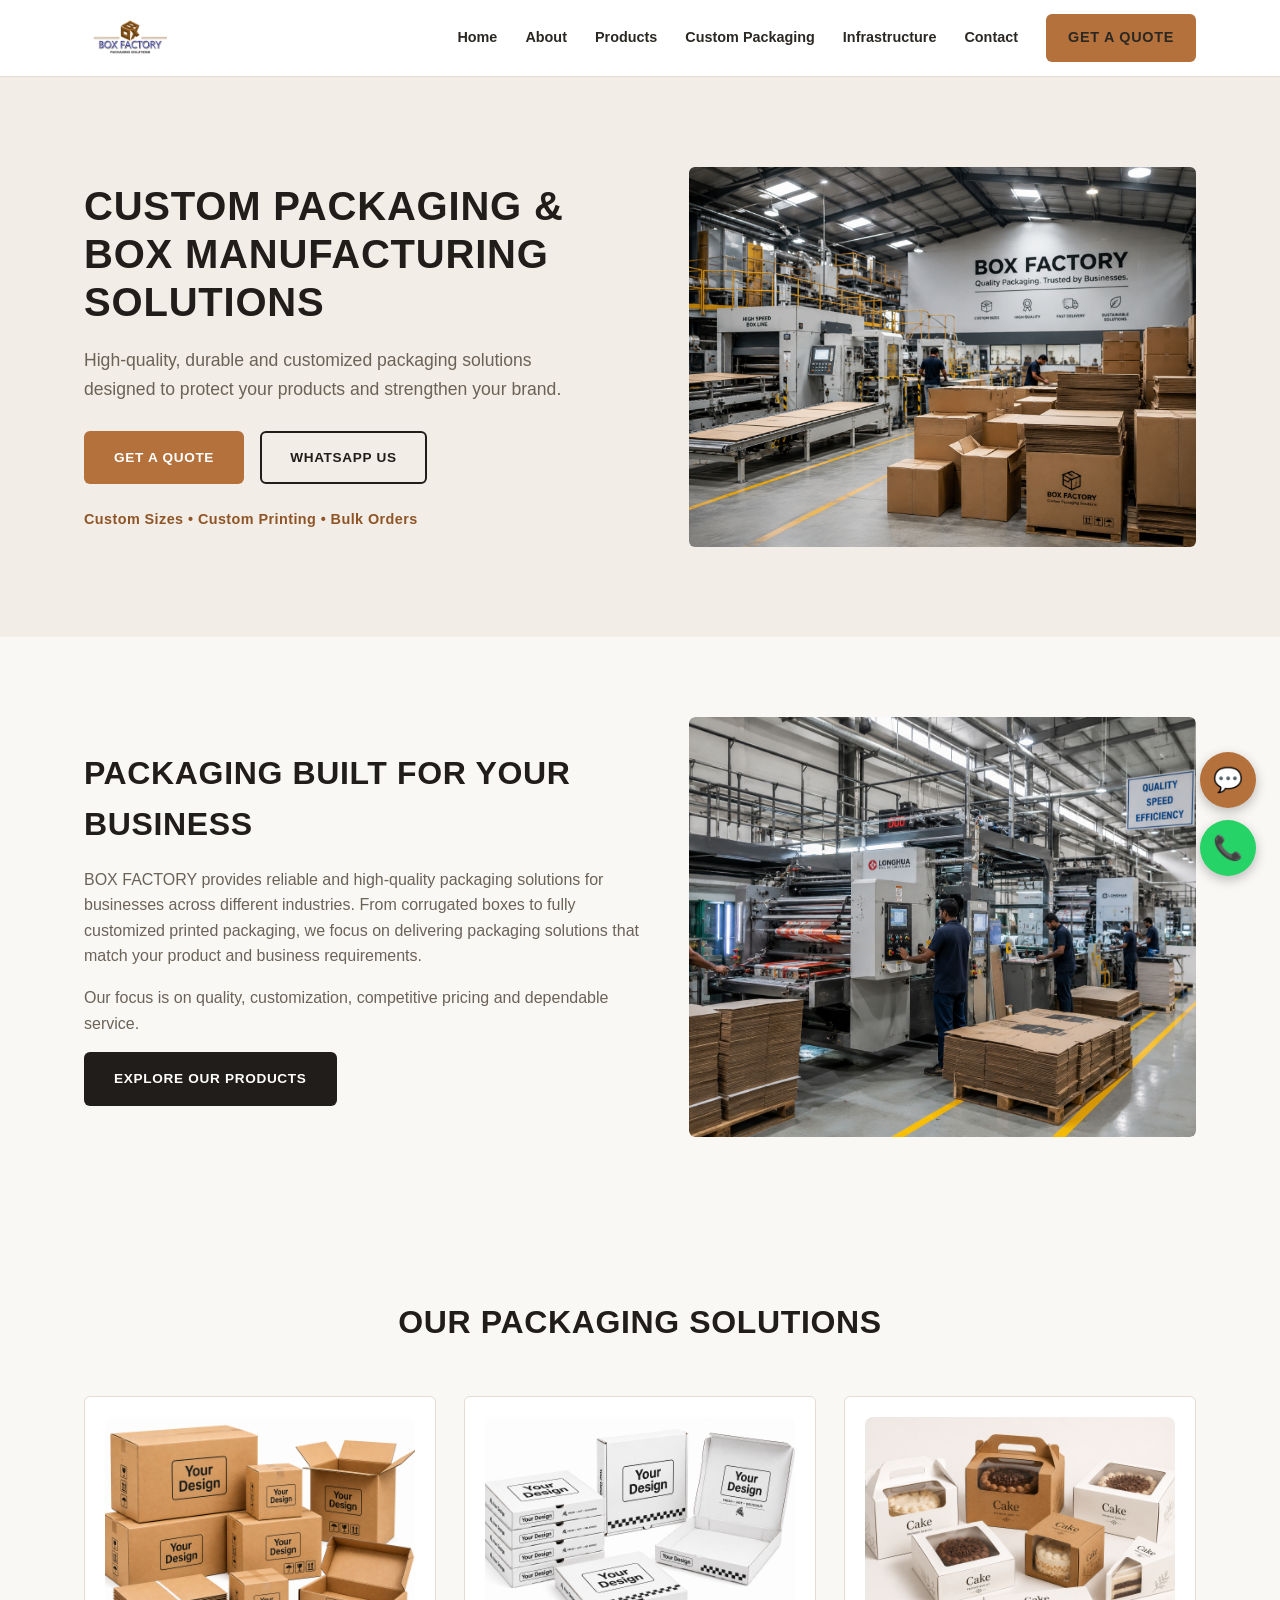
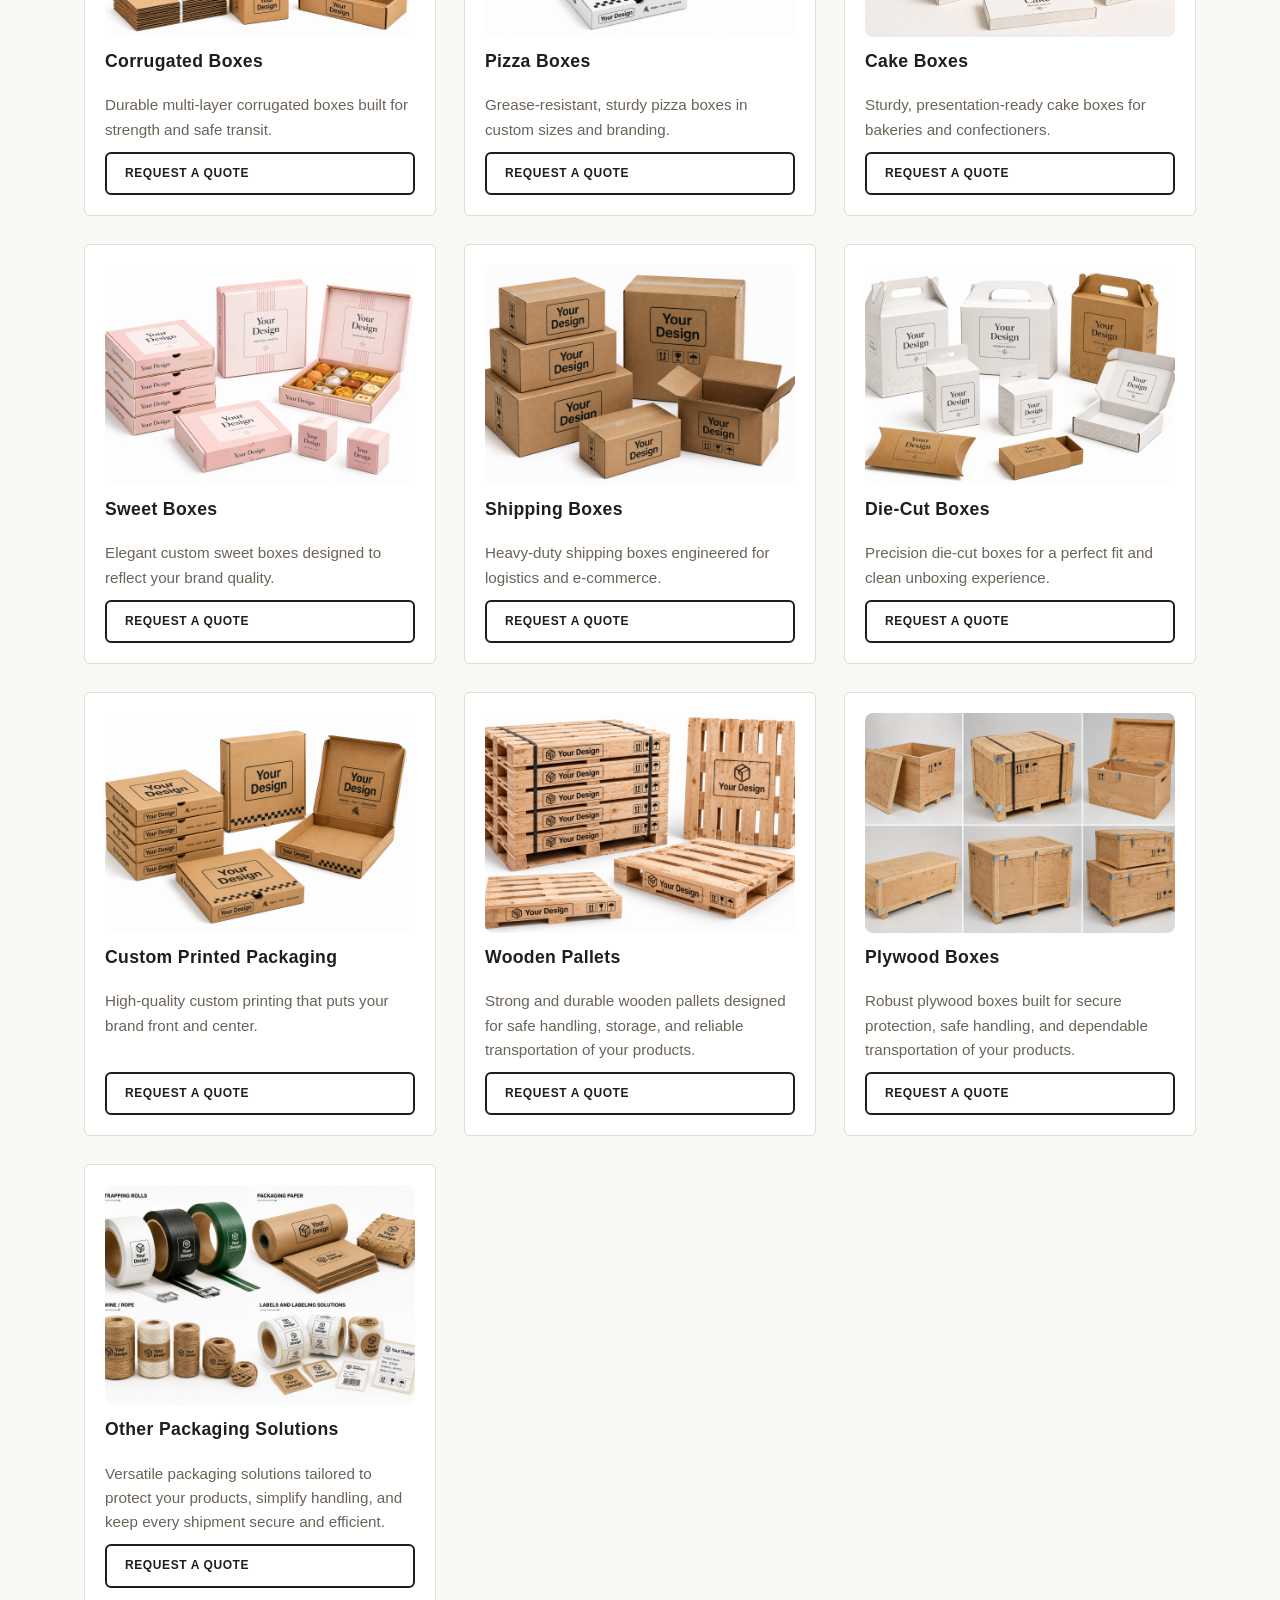
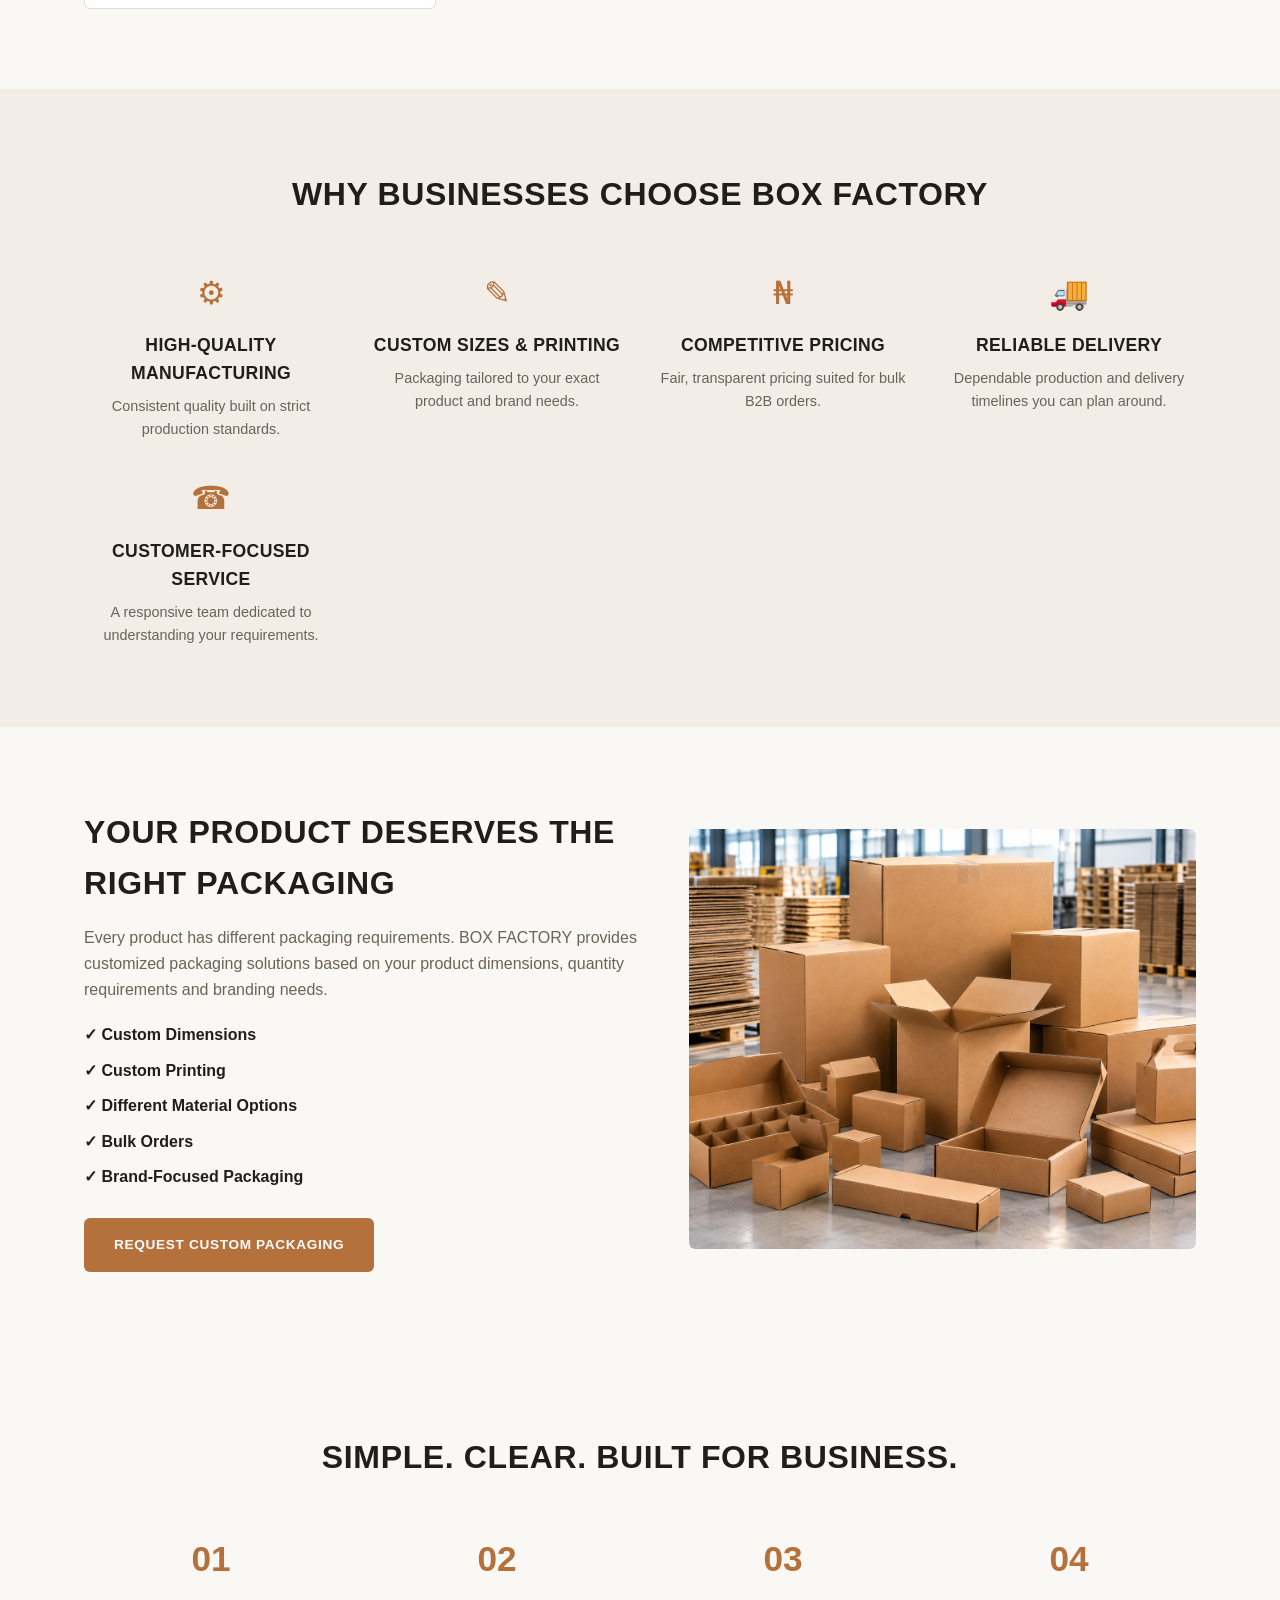
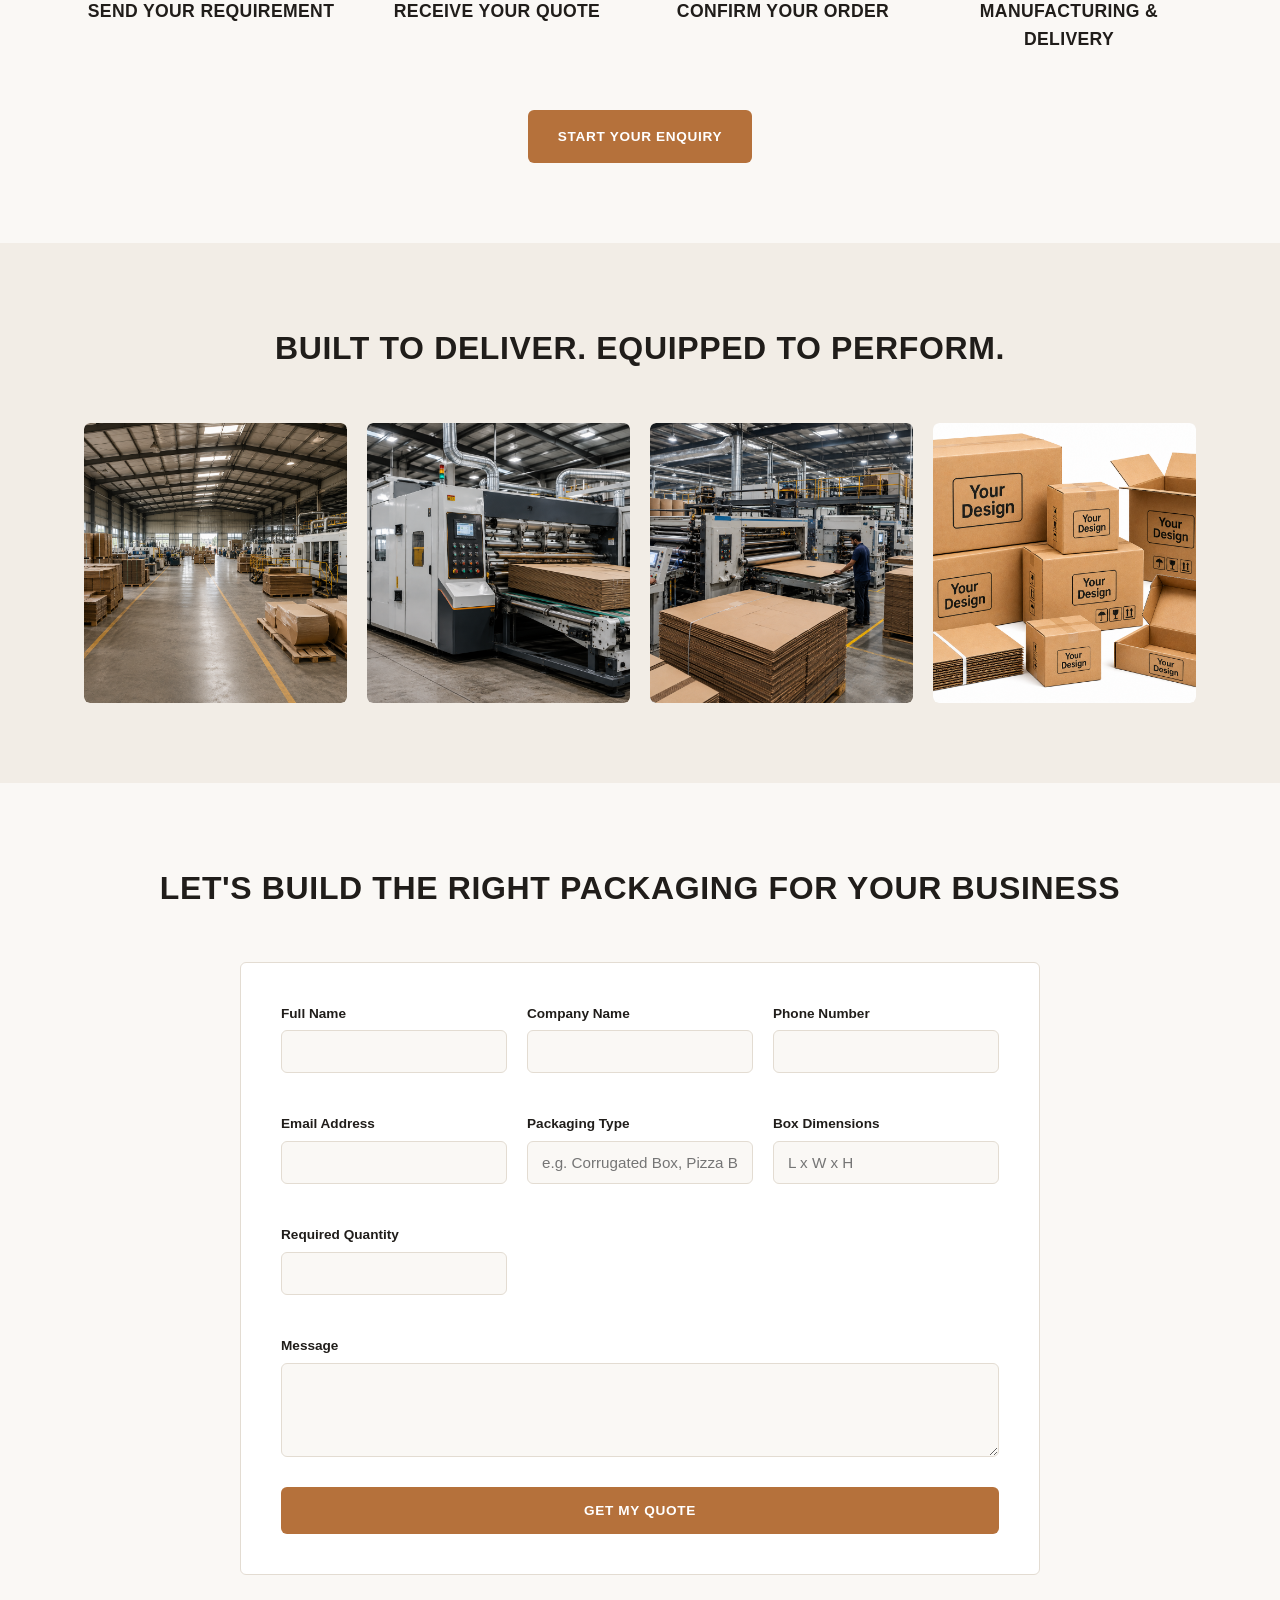
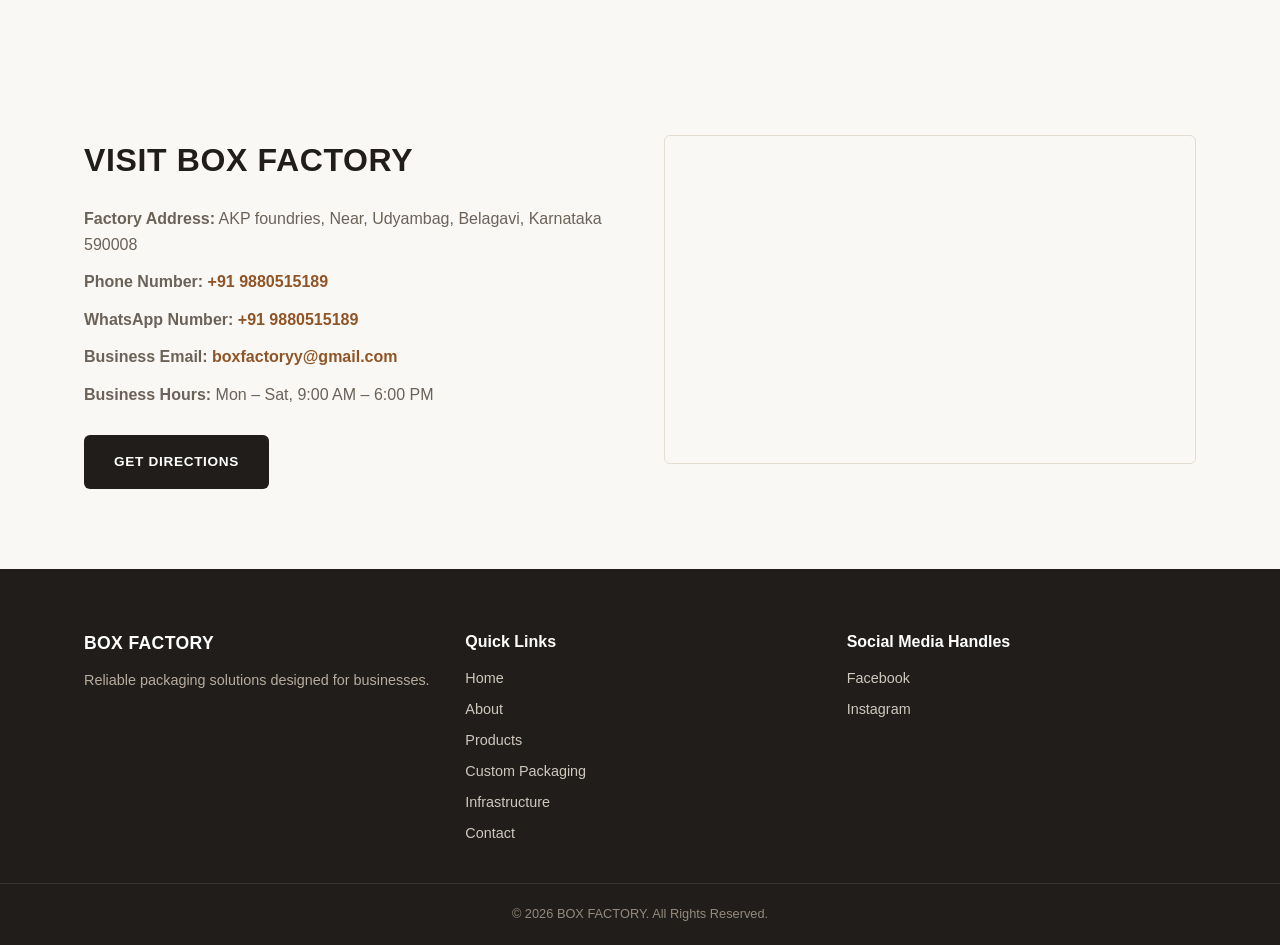
==== index.html @ d200723e "Update index.html" ====
<!DOCTYPE html>
<html lang="en">
<head>
<meta charset="UTF-8" />
<meta name="viewport" content="width=device-width, initial-scale=1.0" />
<title>BOX FACTORY | Corrugated Box &amp; Custom Packaging Manufacturer</title>
<meta name="description" content="BOX FACTORY is a professional corrugated box and custom packaging manufacturer serving B2B clients with corrugated boxes, pizza boxes, cake boxes, shipping boxes, die-cut boxes and custom printed packaging solutions." />
<meta name="keywords" content="Corrugated Box Manufacturer, Packaging Box Manufacturer, Custom Packaging Solutions, Custom Printed Boxes, Packaging Manufacturer in India" />
<link rel="stylesheet" href="css/style.css" />
</head>
<body>

<header class="navbar" id="navbar">
  <div class="container navbar-inner">
    <a href="#" class="logo">
      <img src="assets/images/Box factory Logo.png" alt="BOX FACTORY Logo">
    </a>
    <nav class="nav-links" id="navLinks">
      <a href="#home">Home</a>
      <a href="#about">About</a>
      <a href="#products">Products</a>
      <a href="#custom-packaging">Custom Packaging</a>
      <a href="#infrastructure">Infrastructure</a>
      <a href="#contact">Contact</a>
      <a href="#quote" class="btn btn-primary nav-cta">GET A QUOTE</a>
    </nav>
    <button class="hamburger" id="hamburger" aria-label="Toggle navigation menu" aria-expanded="false">
      <span></span><span></span><span></span>
    </button>
  </div>
</header>

<main>

  <!-- HERO -->
  <section id="home" class="hero">
    <div class="container hero-inner">
      <div class="hero-text">
        <h1>CUSTOM PACKAGING &amp; BOX MANUFACTURING SOLUTIONS</h1>
        <p class="hero-sub">High-quality, durable and customized packaging solutions designed to protect your products and strengthen your brand.</p>
        <div class="hero-actions">
          <a href="#quote" class="btn btn-primary">GET A QUOTE</a>
          <a href="https://wa.me/9880515189 ?text=Hello%20BOX%20FACTORY%2C%20I%20would%20like%20to%20enquire%20about%20custom%20packaging." class="btn btn-outline" target="_blank" rel="noopener">WHATSAPP US</a>
        </div>
        <p class="trust-line">Custom Sizes &bull; Custom Printing &bull; Bulk Orders</p>
      </div>
      <div class="hero-image">
        <img 
          src="assets/images/345.png" 
          alt="BOX FACTORY MANUFACTURING"
          class="hero-factory-image"
        >
      </div>
    </div>
  </section>

  <!-- ABOUT -->
  <section id="about" class="section about">
    <div class="container about-inner">
      <div class="about-text">
        <h2>PACKAGING BUILT FOR YOUR BUSINESS</h2>
        <p>BOX FACTORY provides reliable and high-quality packaging solutions for businesses across different industries. From corrugated boxes to fully customized printed packaging, we focus on delivering packaging solutions that match your product and business requirements.</p>
        <p>Our focus is on quality, customization, competitive pricing and dependable service.</p>
        <a href="#products" class="btn btn-secondary">EXPLORE OUR PRODUCTS</a>
      </div>
      <div class="about-image">
        <img 
          src="assets/images/abc.png" 
          alt="BOX FACTORY packaging manufacturing"
        >
      </div>
    </div>
  </section>

  <!-- PRODUCTS -->
  <section id="products" class="section products">
    <div class="container">
      <h2 class="section-title">OUR PACKAGING SOLUTIONS</h2>
      <div class="product-grid">

        <div class="product-card">
          <img src="assets/images/bcd.png" alt="Corrugated Boxes" class="product-image">
          <h3>Corrugated Boxes</h3>
          <p>Durable multi-layer corrugated boxes built for strength and safe transit.</p>
          <a href="#quote" class="btn btn-outline small-btn">REQUEST A QUOTE</a>
        </div>

        <div class="product-card">
          <img src="assets/images/def.png" alt="Pizza Boxes" class="product-image">
          <h3>Pizza Boxes</h3>
          <p>Grease-resistant, sturdy pizza boxes in custom sizes and branding.</p>
          <a href="#quote" class="btn btn-outline small-btn">REQUEST A QUOTE</a>
        </div>
        
        <div class="product-card">
          <img src="assets/images/jkl.png" alt="Cake Boxes" class="product-image">
          <h3>Cake Boxes</h3>
          <p>Sturdy, presentation-ready cake boxes for bakeries and confectioners.</p>
          <a href="#quote" class="btn btn-outline small-btn">REQUEST A QUOTE</a>
        </div>

        <div class="product-card">
          <img src="assets/images/efg.png" alt="Sweet Boxes" class="product-image">
          <h3>Sweet Boxes</h3>
          <p>Elegant custom sweet boxes designed to reflect your brand quality.</p>
          <a href="#quote" class="btn btn-outline small-btn">REQUEST A QUOTE</a>
        </div>
        
        <div class="product-card">
          <img src="assets/images/fgh.png" alt="Shipping Boxes" class="product-image">
          <h3>Shipping Boxes</h3>
          <p>Heavy-duty shipping boxes engineered for logistics and e-commerce.</p>
          <a href="#quote" class="btn btn-outline small-btn">REQUEST A QUOTE</a>
        </div>
        
        <div class="product-card">
          <img src="assets/images/ghi.png" alt="Die-Cut Boxes" class="product-image">
          <h3>Die-Cut Boxes</h3>
          <p>Precision die-cut boxes for a perfect fit and clean unboxing experience.</p>
          <a href="#quote" class="btn btn-outline small-btn">REQUEST A QUOTE</a>
        </div>
        
        <div class="product-card">
          <img src="assets/images/cde.png" alt="Custom Printed Packaging" class="product-image">
          <h3>Custom Printed Packaging</h3>
          <p>High-quality custom printing that puts your brand front and center.</p>
          <a href="#quote" class="btn btn-outline small-btn">REQUEST A QUOTE</a>
        </div>

        <div class="product-card">
          <img src="assets/images/hij.png" alt="Wooden Pallets" class="product-image">
          <h3>Wooden Pallets</h3>
          <p>Strong and durable wooden pallets designed for safe handling, storage, and reliable transportation of your products.</p>
          <a href="#quote" class="btn btn-outline small-btn">REQUEST A QUOTE</a>
        </div>
                
        <div class="product-card">
          <img src="assets/images/klm.png" alt="Plywood Boxes" class="product-image">
          <h3>Plywood Boxes</h3>
          <p>Robust plywood boxes built for secure protection, safe handling, and dependable transportation of your products.</p>
          <a href="#quote" class="btn btn-outline small-btn">REQUEST A QUOTE</a>
        </div>
        
        <div class="product-card">
          <img src="assets/images/ijk.png" alt="Other Packaging Solutions" class="product-image">
          <h3>Other Packaging Solutions</h3>
          <p>Versatile packaging solutions tailored to protect your products, simplify handling, and keep every shipment secure and efficient.</p>
          <a href="#quote" class="btn btn-outline small-btn">REQUEST A QUOTE</a>
        </div>
        
      </div>
    </div>
  </section>

  <!-- WHY CHOOSE US -->
  <section class="section why-us">
    <div class="container">
      <h2 class="section-title">WHY BUSINESSES CHOOSE BOX FACTORY</h2>
      <div class="why-grid">
        <div class="why-item">
          <div class="icon" aria-hidden="true">&#9881;</div>
          <h3>HIGH-QUALITY MANUFACTURING</h3>
          <p>Consistent quality built on strict production standards.</p>
        </div>
        <div class="why-item">
          <div class="icon" aria-hidden="true">&#9998;</div>
          <h3>CUSTOM SIZES &amp; PRINTING</h3>
          <p>Packaging tailored to your exact product and brand needs.</p>
        </div>
        <div class="why-item">
          <div class="icon" aria-hidden="true">&#8358;</div>
          <h3>COMPETITIVE PRICING</h3>
          <p>Fair, transparent pricing suited for bulk B2B orders.</p>
        </div>
        <div class="why-item">
          <div class="icon" aria-hidden="true">&#128666;</div>
          <h3>RELIABLE DELIVERY</h3>
          <p>Dependable production and delivery timelines you can plan around.</p>
        </div>
        <div class="why-item">
          <div class="icon" aria-hidden="true">&#9742;</div>
          <h3>CUSTOMER-FOCUSED SERVICE</h3>
          <p>A responsive team dedicated to understanding your requirements.</p>
        </div>
      </div>
    </div>
  </section>

  <!-- CUSTOM PACKAGING -->
  <section id="custom-packaging" class="section custom-packaging">
    <div class="container custom-inner">
      <div>
        <h2>YOUR PRODUCT DESERVES THE RIGHT PACKAGING</h2>
        <p>Every product has different packaging requirements. BOX FACTORY provides customized packaging solutions based on your product dimensions, quantity requirements and branding needs.</p>
        <ul class="check-list">
          <li>&#10003; Custom Dimensions</li>
          <li>&#10003; Custom Printing</li>
          <li>&#10003; Different Material Options</li>
          <li>&#10003; Bulk Orders</li>
          <li>&#10003; Brand-Focused Packaging</li>
        </ul>
        <a href="#quote" class="btn btn-primary">REQUEST CUSTOM PACKAGING</a>
      </div>
      <div class="custom-packaging-image">
        <img
          src="assets/images/15.png"
          alt="Custom packaging solutions by BOX FACTORY"
        >
      </div>
    </div>
  </section>

  <!-- HOW IT WORKS -->
  <section class="section how-it-works">
    <div class="container">
      <h2 class="section-title">SIMPLE. CLEAR. BUILT FOR BUSINESS.</h2>
      <div class="steps-grid">
        <div class="step">
          <span class="step-num">01</span>
          <h3>SEND YOUR REQUIREMENT</h3>
        </div>
        <div class="step">
          <span class="step-num">02</span>
          <h3>RECEIVE YOUR QUOTE</h3>
        </div>
        <div class="step">
          <span class="step-num">03</span>
          <h3>CONFIRM YOUR ORDER</h3>
        </div>
        <div class="step">
          <span class="step-num">04</span>
          <h3>MANUFACTURING &amp; DELIVERY</h3>
        </div>
      </div>
      <div class="center-btn">
        <a href="#quote" class="btn btn-primary">START YOUR ENQUIRY</a>
      </div>
    </div>
  </section>

  <!-- INFRASTRUCTURE -->
<section id="infrastructure" class="section infrastructure">
  <div class="container">

    <h2 class="section-title">BUILT TO DELIVER. EQUIPPED TO PERFORM.</h2>

    <div class="gallery-grid">

      <div class="gallery-item">
        <img
          src="assets/images/13.png"
          alt="BOX FACTORY facility"
        >
      </div>

      <div class="gallery-item">
        <img
          src="assets/images/12.png"
          alt="BOX FACTORY machinery"
        >
      </div>

      <div class="gallery-item">
        <img
          src="assets/images/11.png"
          alt="BOX FACTORY production process"
        >
      </div>

      <div class="gallery-item">
        <img
          src="assets/images/bcd.png"
          alt="BOX FACTORY finished packaging products"
        >
      </div>

    </div>

  </div>
</section>

  <!-- QUOTE FORM -->
  <section id="quote" class="section quote">
    <div class="container">
      <h2 class="section-title">LET'S BUILD THE RIGHT PACKAGING FOR YOUR BUSINESS</h2>
      <form id="quoteForm" class="quote-form">
        <div class="form-grid">
          <div class="form-field">
            <label for="fullName">Full Name</label>
            <input type="text" id="fullName" name="Full Name" required />
          </div>
          <div class="form-field">
            <label for="companyName">Company Name</label>
            <input type="text" id="companyName" name="Company Name" required />
          </div>
          <div class="form-field">
            <label for="phone">Phone Number</label>
            <input type="tel" id="phone" name="Phone Number" required />
          </div>
          <div class="form-field">
            <label for="email">Email Address</label>
            <input type="email" id="email" name="Email Address" required />
          </div>
          <div class="form-field">
            <label for="packagingType">Packaging Type</label>
            <input type="text" id="packagingType" name="Packaging Type" placeholder="e.g. Corrugated Box, Pizza Box" />
          </div>
          <div class="form-field">
            <label for="dimensions">Box Dimensions</label>
            <input type="text" id="dimensions" name="Box Dimensions" placeholder="L x W x H" />
          </div>
          <div class="form-field">
            <label for="quantity">Required Quantity</label>
            <input type="text" id="quantity" name="Required Quantity" />
          </div>
        </div>
        <div class="form-field">
          <label for="message">Message</label>
          <textarea id="message" name="Message" rows="4"></textarea>
        </div>
        <button type="submit" class="btn btn-primary submit-btn">GET MY QUOTE</button>
      </form>
    </div>
  </section>

  <!-- CONTACT -->
  <section id="contact" class="section contact">
    <div class="container contact-inner">
      <div class="contact-details">
        <h2>VISIT BOX FACTORY</h2>
        <ul class="contact-list">
          <li><strong>Factory Address:</strong> AKP foundries, Near, Udyambag, Belagavi, Karnataka 590008</li>
          <li><strong>Phone Number:</strong> <a href="tel:+919880515189">+91 9880515189</a></li>
          <li><strong>WhatsApp Number:</strong> <a href="https://wa.me/+919880515189" target="_blank" rel="noopener">+91 9880515189</a></li>
          <li><strong>Business Email:</strong> <a href="mailto:boxfactoryy@gmail.com">boxfactoryy@gmail.com</a></li>
          <li><strong>Business Hours:</strong> Mon &ndash; Sat, 9:00 AM &ndash; 6:00 PM</li>
        </ul>
        <a href="https://www.google.com/maps" target="_blank" rel="noopener" class="btn btn-secondary">GET DIRECTIONS</a>
      </div>
      <div class="map-embed">
        <!-- Replace this iframe src with the actual factory Google Maps embed code -->
        <iframe
          src="https://www.google.com/maps?q=15.8188289,74.485034&output=embed"
          width="100%"
          height="320"
          style="border:0;"
          allowfullscreen=""
          loading="lazy"
          referrerpolicy="no-referrer-when-downgrade"
          title="BOX FACTORY location">
        </iframe>
      </div>
    </div>
  </section>

</main>

<footer class="footer">
  <div class="container footer-inner">
    <div class="footer-col">
      <h3>BOX FACTORY</h3>
      <p>Reliable packaging solutions designed for businesses.</p>
    </div>

    <div class="footer-col">
      <h4>Quick Links</h4>
      <a href="#home">Home</a>
      <a href="#about">About</a>
      <a href="#products">Products</a>
      <a href="#custom-packaging">Custom Packaging</a>
      <a href="#infrastructure">Infrastructure</a>
      <a href="#contact">Contact</a>
    </div>

    <div class="footer-col">
      <h4>Social Media Handles</h4>
      <a href="https://www.facebook.com/share/1YpmbC3nGm/" target="_blank" rel="noopener noreferrer">
        Facebook
      </a>
      <a href="https://www.instagram.com/p/DcjBzeCR2NQ/" target="_blank" rel="noopener noreferrer">
        Instagram
      </a>
    </div>
  </div>

  <p class="copyright">&copy; 2026 BOX FACTORY. All Rights Reserved.</p>
</footer>

<!-- Floating WhatsApp button -->
<a class="whatsapp-float" href="https://wa.me/+919880515189?text=Hello%20BOX%20FACTORY%2C%20I%20would%20like%20to%20enquire%20about%20custom%20packaging." target="_blank" rel="noopener" aria-label="Chat with us on WhatsApp">
  &#128222;
</a>

<!-- Floating chatbot placeholder -->
<button class="chat-float" id="chatFloat" aria-label="Chat with us">&#128172;</button>
<script>
document.getElementById("quoteForm").addEventListener("submit", async function (e) {
  e.preventDefault();

  const form = e.target;
  const formData = new FormData(form);

  const data = Object.fromEntries(formData.entries());

  try {
    const response = await fetch("/api/quote", {
      method: "POST",
      headers: {
        "Content-Type": "application/json"
      },
      body: JSON.stringify(data)
    });

    const result = await response.json();

    if (response.ok) {
      alert("Thank you! Your quote request has been submitted successfully.");
      form.reset();
    } else {
      alert("Something went wrong. Please try again.");
      console.error(result);
    }
  } catch (error) {
    alert("Unable to submit your request. Please try again.");
    console.error(error);
  }
});
</script>
  
<script src="js/script.js"></script>
</body>
</html>
---- css/style.css ----
/* ===== Base ===== */
:root {
  --bg: #faf8f5;
  --bg-alt: #f2ede6;
  --charcoal: #201d1a;
  --text: #2b2723;
  --muted: #6b6258;
  --accent: #b5713b;
  --accent-dark: #8f5527;
  --border: #e3dcd2;
  --white: #ffffff;
  --radius: 6px;
  --max-width: 1160px;
}

* { margin: 0; padding: 0; box-sizing: border-box; }

html { scroll-behavior: smooth; }

body {
  font-family: 'Segoe UI', Helvetica, Arial, sans-serif;
  color: var(--text);
  background: var(--bg);
  line-height: 1.6;
}

h1, h2, h3 {
  font-weight: 700;
  color: var(--charcoal);
  letter-spacing: 0.02em;
}

h1 { font-size: 2.5rem; line-height: 1.2; }
h2 { font-size: 2rem; margin-bottom: 1rem; }
h3 { font-size: 1.1rem; margin-bottom: 0.5rem; }

p { color: var(--muted); }

.container {
  max-width: var(--max-width);
  margin: 0 auto;
  padding: 0 24px;
}

.section { padding: 80px 0; }

.section-title {
  text-align: center;
  margin-bottom: 3rem;
}

/* ===== Buttons ===== */
.btn {
  display: inline-block;
  padding: 14px 28px;
  border-radius: var(--radius);
  font-weight: 700;
  font-size: 0.85rem;
  letter-spacing: 0.05em;
  text-decoration: none;
  cursor: pointer;
  border: 2px solid transparent;
  transition: background 0.2s ease, color 0.2s ease, border-color 0.2s ease;
}

.btn-primary {
  background: var(--accent);
  color: var(--white);
}
.btn-primary:hover { background: var(--accent-dark); }

.btn-outline {
  background: transparent;
  color: var(--charcoal);
  border-color: var(--charcoal);
}
.btn-outline:hover { background: var(--charcoal); color: var(--white); }

.btn-secondary {
  background: var(--charcoal);
  color: var(--white);
}
.btn-secondary:hover { background: #000; }

.small-btn { padding: 10px 18px; font-size: 0.75rem; }

/* ===== Navbar ===== */
.navbar {
  position: sticky;
  top: 0;
  z-index: 100;
  background: var(--white);
  border-bottom: 1px solid var(--border);
}

.navbar-inner {
  display: flex;
  align-items: center;
  justify-content: space-between;
  height: 76px;
}

.logo {
  font-size: 1.4rem;
  font-weight: 800;
  color: var(--charcoal);
  text-decoration: none;
  letter-spacing: 0.05em;
}

.logo img {
  height: 52px;
  width: auto;
  display: block;
  object-fit: contain;
}

.nav-links {
  display: flex;
  align-items: center;
  gap: 28px;
}

.nav-links a {
  color: var(--text);
  text-decoration: none;
  font-weight: 600;
  font-size: 0.9rem;
}

.nav-links a:hover { color: var(--accent); }

.nav-cta { padding: 10px 20px !important; }

.hamburger {
  display: none;
  flex-direction: column;
  gap: 5px;
  background: none;
  border: none;
  cursor: pointer;
  padding: 6px;
}
.hamburger span {
  width: 26px;
  height: 3px;
  background: var(--charcoal);
  display: block;
}

/* ===== Hero ===== */
.hero { padding: 90px 0; background: var(--bg-alt); }

.hero-inner {
  display: grid;
  grid-template-columns: 1.1fr 1fr;
  gap: 48px;
  align-items: center;
}

.hero-sub {
  font-size: 1.1rem;
  margin: 20px 0 28px;
  max-width: 500px;
}

.hero-actions { display: flex; gap: 16px; flex-wrap: wrap; }

.trust-line {
  margin-top: 24px;
  font-weight: 600;
  color: var(--accent-dark);
  letter-spacing: 0.03em;
  font-size: 0.9rem;
}

.image-placeholder {
  background: repeating-linear-gradient(45deg, var(--border), var(--border) 10px, var(--bg-alt) 10px, var(--bg-alt) 20px);
  border: 1px dashed var(--muted);
  border-radius: var(--radius);
  min-height: 320px;
  display: flex;
  align-items: center;
  justify-content: center;
  color: var(--muted);
  font-weight: 600;
  text-align: center;
  padding: 20px;
}

.hero-factory-image {
  width: 100%;
  aspect-ratio: 4 / 3;
  height: auto;
  display: block;
  object-fit: cover;
  object-position: center;
  border-radius: var(--radius);
}

.image-placeholder.small { min-height: 180px; }

/* ===== About ===== */
.about-inner {
  display: grid;
  grid-template-columns: 1.1fr 1fr;
  gap: 48px;
  align-items: center;
}

.about-text p { margin-bottom: 16px; }


.about-image {
  width: 100%;
  overflow: hidden;
  border-radius: var(--radius);
}

.about-image img {
  width: 100%;
  height: 420px;
  object-fit: cover;
  object-position: center;
  display: block;
  border-radius: var(--radius);
}

/* ===== Products ===== */
.product-grid {
  display: grid;
  grid-template-columns: repeat(auto-fit, minmax(260px, 1fr));
  gap: 28px;
}

.product-card {
  background: var(--white);
  border: 1px solid var(--border);
  border-radius: var(--radius);
  padding: 20px;
  display: flex;
  flex-direction: column;
  gap: 10px;
}

.product-image {
  width: 100%;
  height: 220px;
  object-fit: cover;
  display: block;
  border-radius: 8px;
}

.product-card p {
  flex-grow: 1;
  font-size: 0.95rem;
}

/* ===== Why Us ===== */
.why-us { background: var(--bg-alt); }

.why-grid {
  display: grid;
  grid-template-columns: repeat(auto-fit, minmax(200px, 1fr));
  gap: 32px;
  text-align: center;
}

.why-item .icon {
  font-size: 2rem;
  color: var(--accent);
  margin-bottom: 12px;
}

.why-item p { font-size: 0.9rem; }

/* ===== Custom Packaging ===== */
.custom-inner {
  display: grid;
  grid-template-columns: 1.1fr 1fr;
  gap: 48px;
  align-items: center;
}

.check-list { list-style: none; margin: 20px 0 28px; }
.check-list li { margin-bottom: 10px; font-weight: 600; color: var(--charcoal); }

.custom-packaging-image {
  width: 100%;
  overflow: hidden;
  border-radius: var(--radius);
}

.custom-packaging-image img {
  width: 100%;
  height: 420px;
  object-fit: cover;
  object-position: center;
  display: block;
  border-radius: var(--radius);
}
/* ===== How It Works ===== */
.steps-grid {
  display: grid;
  grid-template-columns: repeat(auto-fit, minmax(200px, 1fr));
  gap: 32px;
  text-align: center;
}

.step-num {
  display: block;
  font-size: 2.2rem;
  font-weight: 800;
  color: var(--accent);
  margin-bottom: 10px;
}

.center-btn { text-align: center; margin-top: 3rem; }

/* ===== Infrastructure ===== */
.infrastructure { background: var(--bg-alt); }

.gallery-grid {
  display: grid;
  grid-template-columns: repeat(auto-fit, minmax(220px, 1fr));
  gap: 20px;
}

.gallery-item { min-height: 200px; }

.gallery-item {
  overflow: hidden;
  border-radius: var(--radius);
}

.gallery-item img {
  width: 100%;
  height: 280px;
  object-fit: cover;
  object-position: center;
  display: block;
  border-radius: var(--radius);
  transition: transform 0.3s ease;
}

.gallery-item img:hover {
  transform: scale(1.03);
}

/* ===== Quote Form ===== */
.quote-form {
  background: var(--white);
  border: 1px solid var(--border);
  border-radius: var(--radius);
  padding: 40px;
  max-width: 800px;
  margin: 0 auto;
}

.form-grid {
  display: grid;
  grid-template-columns: repeat(auto-fit, minmax(220px, 1fr));
  gap: 20px;
  margin-bottom: 20px;
}

.form-field { display: flex; flex-direction: column; gap: 6px; margin-bottom: 20px; }

.form-field label {
  font-weight: 600;
  font-size: 0.85rem;
  color: var(--charcoal);
}

.form-field input,
.form-field textarea {
  padding: 12px 14px;
  border: 1px solid var(--border);
  border-radius: var(--radius);
  font-size: 0.95rem;
  font-family: inherit;
  background: var(--bg);
}

.form-field input:focus,
.form-field textarea:focus {
  outline: 2px solid var(--accent);
}

.submit-btn { width: 100%; margin-top: 10px; }

/* ===== Contact ===== */
.contact-inner {
  display: grid;
  grid-template-columns: 1fr 1fr;
  gap: 48px;
  align-items: start;
}

.contact-list { list-style: none; margin: 20px 0 28px; }
.contact-list li { margin-bottom: 12px; color: var(--muted); }
.contact-list a { color: var(--accent-dark); text-decoration: none; font-weight: 600; }

.map-embed { border-radius: var(--radius); overflow: hidden; border: 1px solid var(--border); }

/* ===== Footer ===== */
.footer {
  background: var(--charcoal);
  color: #cfc8bd;
  padding: 60px 0 20px;
}

.footer-inner {
  display: grid;
  grid-template-columns: repeat(auto-fit, minmax(200px, 1fr));
  gap: 32px;
  padding-bottom: 30px;
}

.footer-col h3, .footer-col h4 { color: var(--white); margin-bottom: 12px; }

.footer-col a {
  display: block;
  color: #cfc8bd;
  text-decoration: none;
  margin-bottom: 8px;
  font-size: 0.9rem;
}
.footer-col a:hover { color: var(--accent); }

.footer-col p { color: #b6ac9e; font-size: 0.9rem; margin-bottom: 6px; }

.copyright {
  text-align: center;
  font-size: 0.8rem;
  color: #948a7c;
  border-top: 1px solid #3a3530;
  padding-top: 20px;
}

/* ===== Floating buttons ===== */
.whatsapp-float, .chat-float {
  position: fixed;
  right: 24px;
  width: 56px;
  height: 56px;
  border-radius: 50%;
  display: flex;
  align-items: center;
  justify-content: center;
  font-size: 1.5rem;
  color: var(--white);
  text-decoration: none;
  border: none;
  cursor: pointer;
  box-shadow: 0 4px 12px rgba(0,0,0,0.25);
  z-index: 200;
}

.whatsapp-float {
  bottom: 24px;
  background: #25D366;
}

.chat-float {
  bottom: 92px;
  background: var(--accent);
}

/* ===== Thank You Page ===== */
.thank-you-section { padding: 140px 0; text-align: center; }
.thank-you-content { max-width: 600px; margin: 0 auto; }
.thank-you-content .hero-actions { justify-content: center; margin-top: 28px; }

/* ===== Responsive ===== */
@media (max-width: 900px) {
  .hero-inner, .about-inner, .custom-inner, .contact-inner {
    grid-template-columns: 1fr;
  }
  h1 { font-size: 2rem; }
}

@media (max-width: 768px) {
  .nav-links {
    position: absolute;
    top: 76px;
    left: 0;
    right: 0;
    background: var(--white);
    flex-direction: column;
    align-items: flex-start;
    padding: 20px 24px;
    border-bottom: 1px solid var(--border);
    display: none;
    gap: 16px;
  }
  .nav-links.open { display: flex; }
  .nav-cta { width: 100%; text-align: center; }
  .hamburger { display: flex; }
}
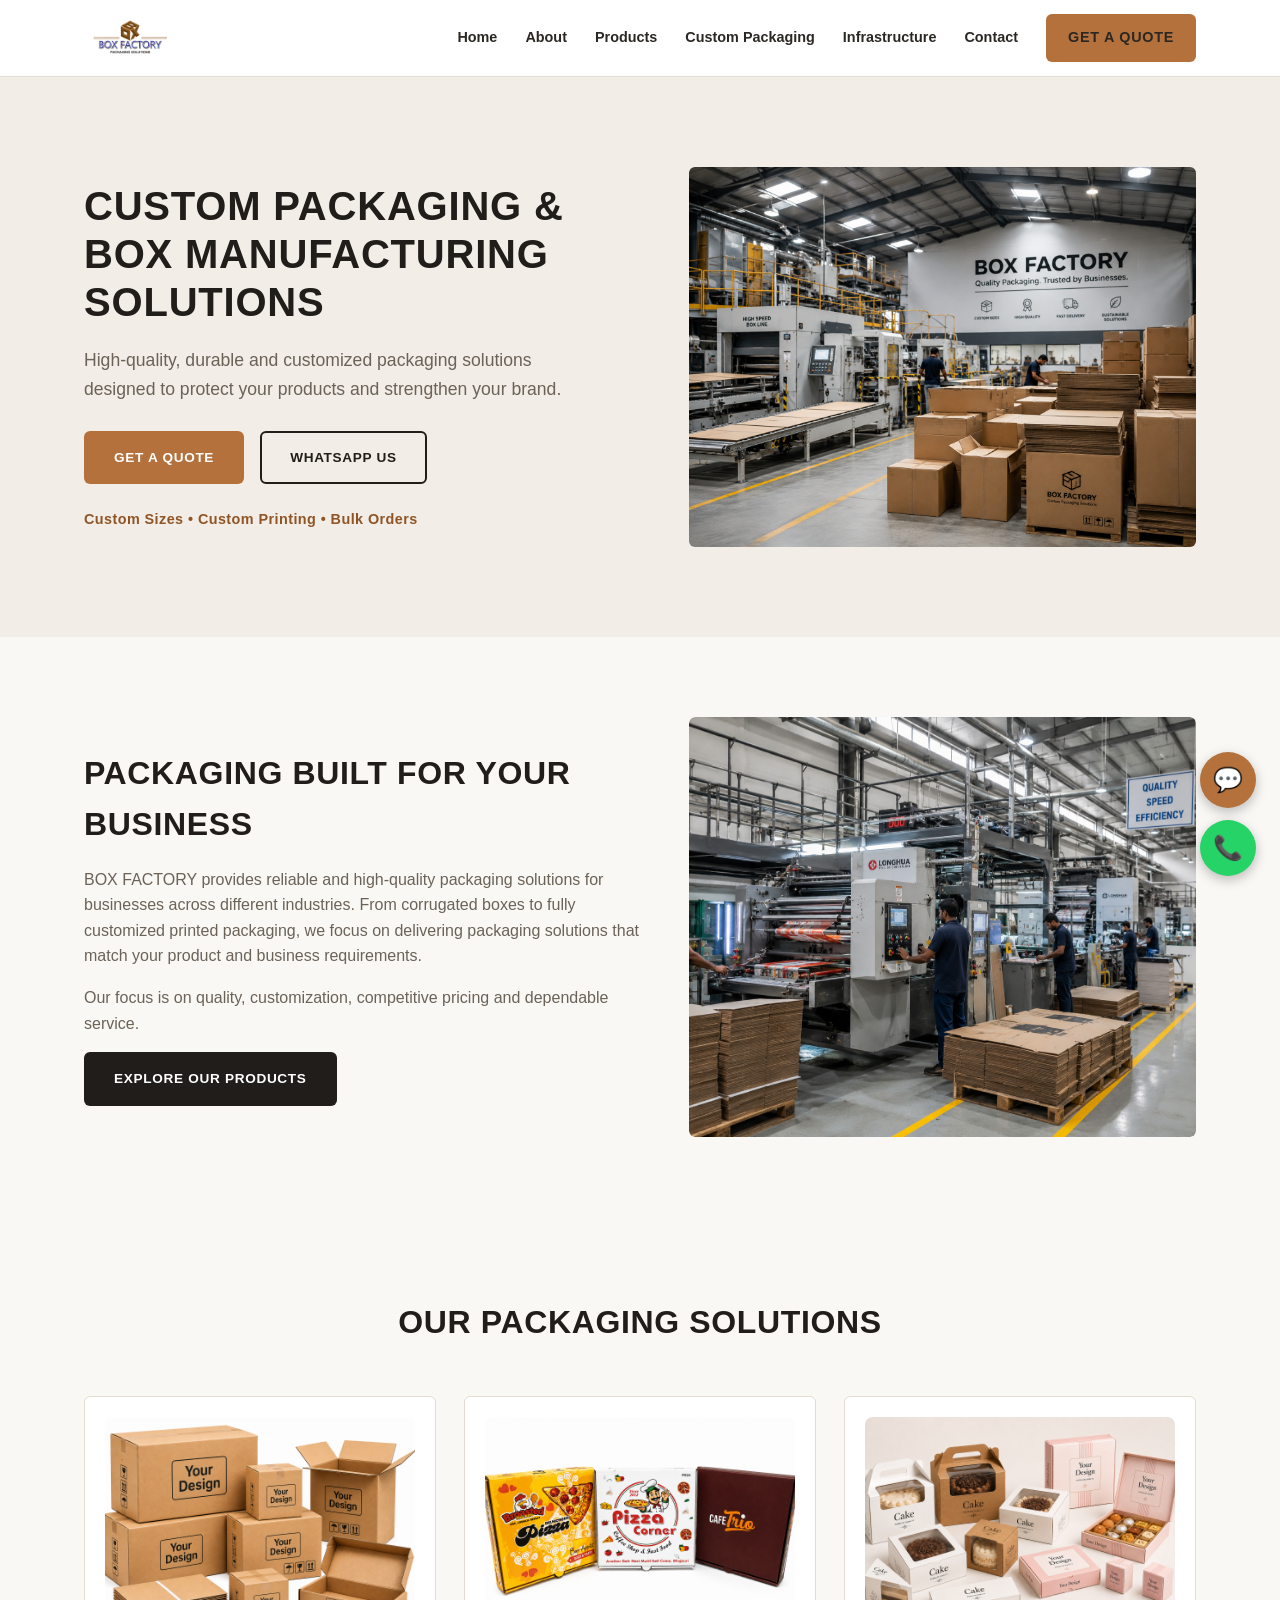
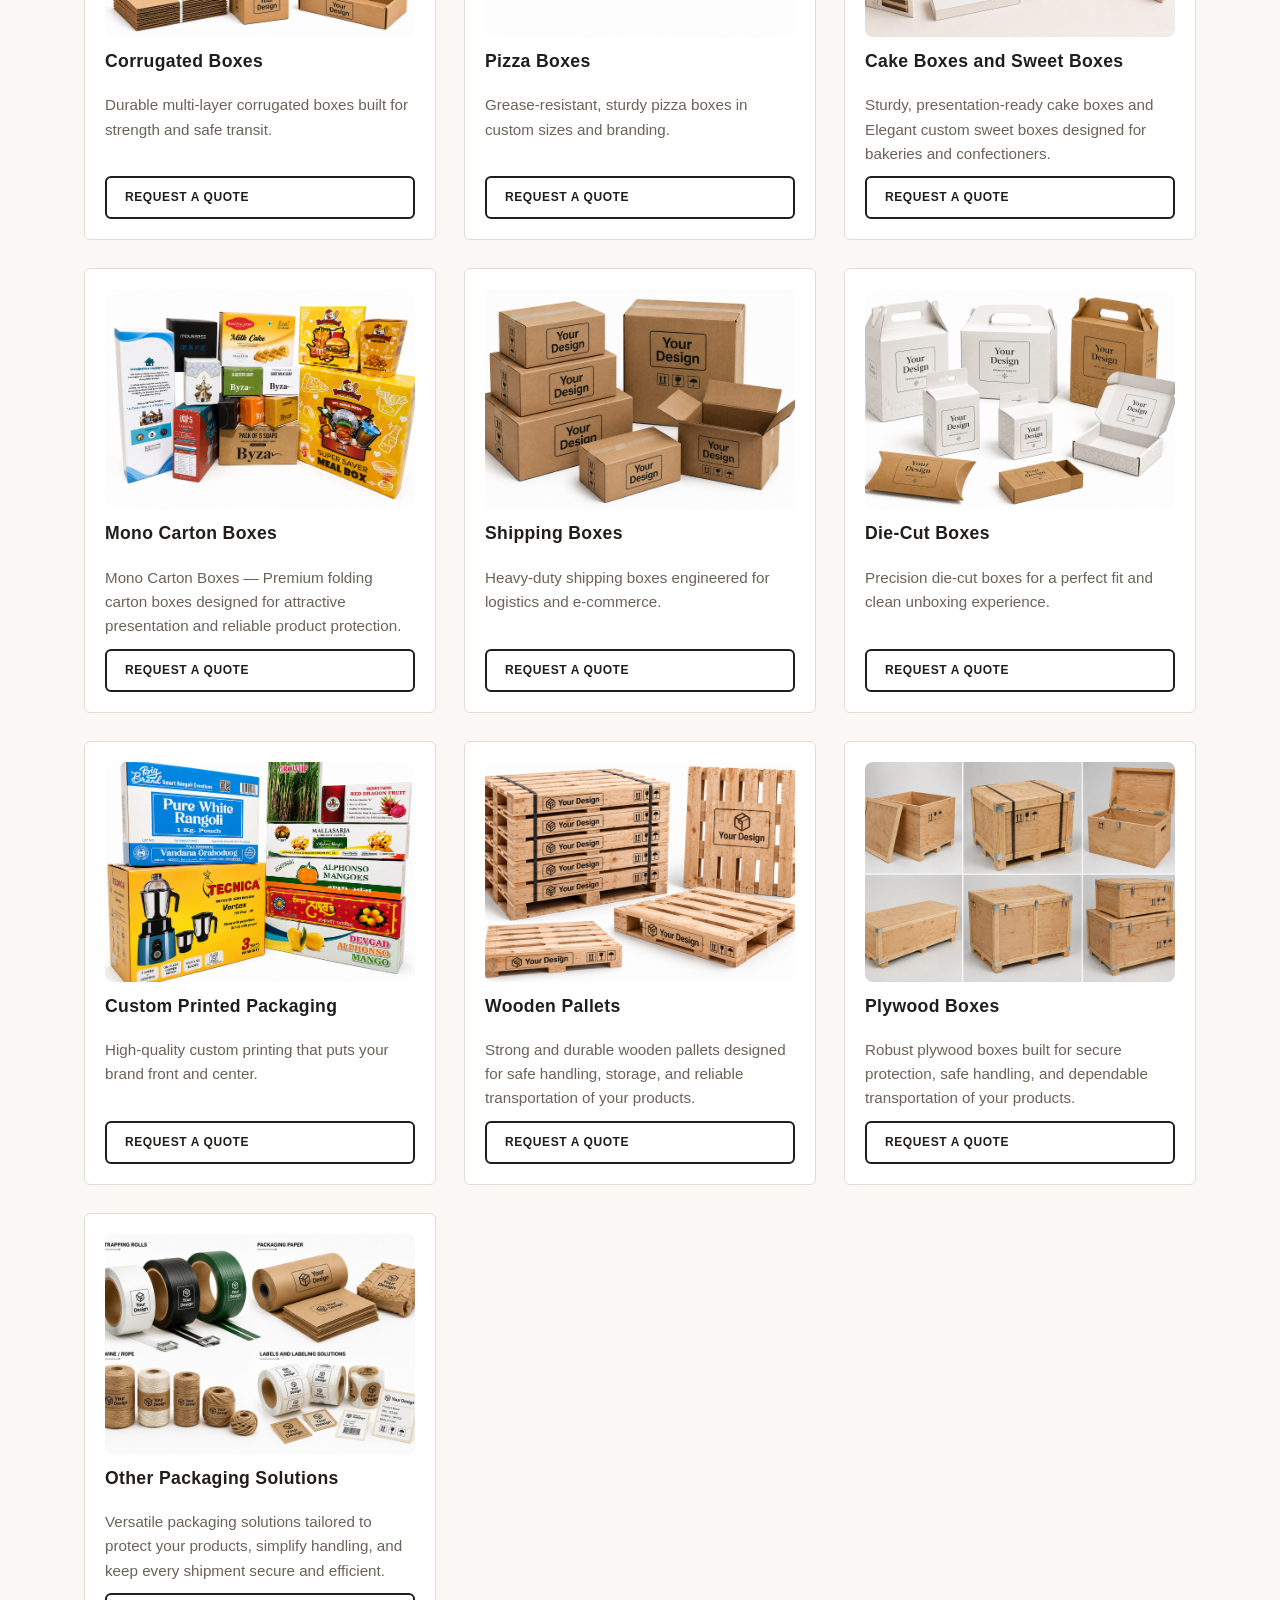
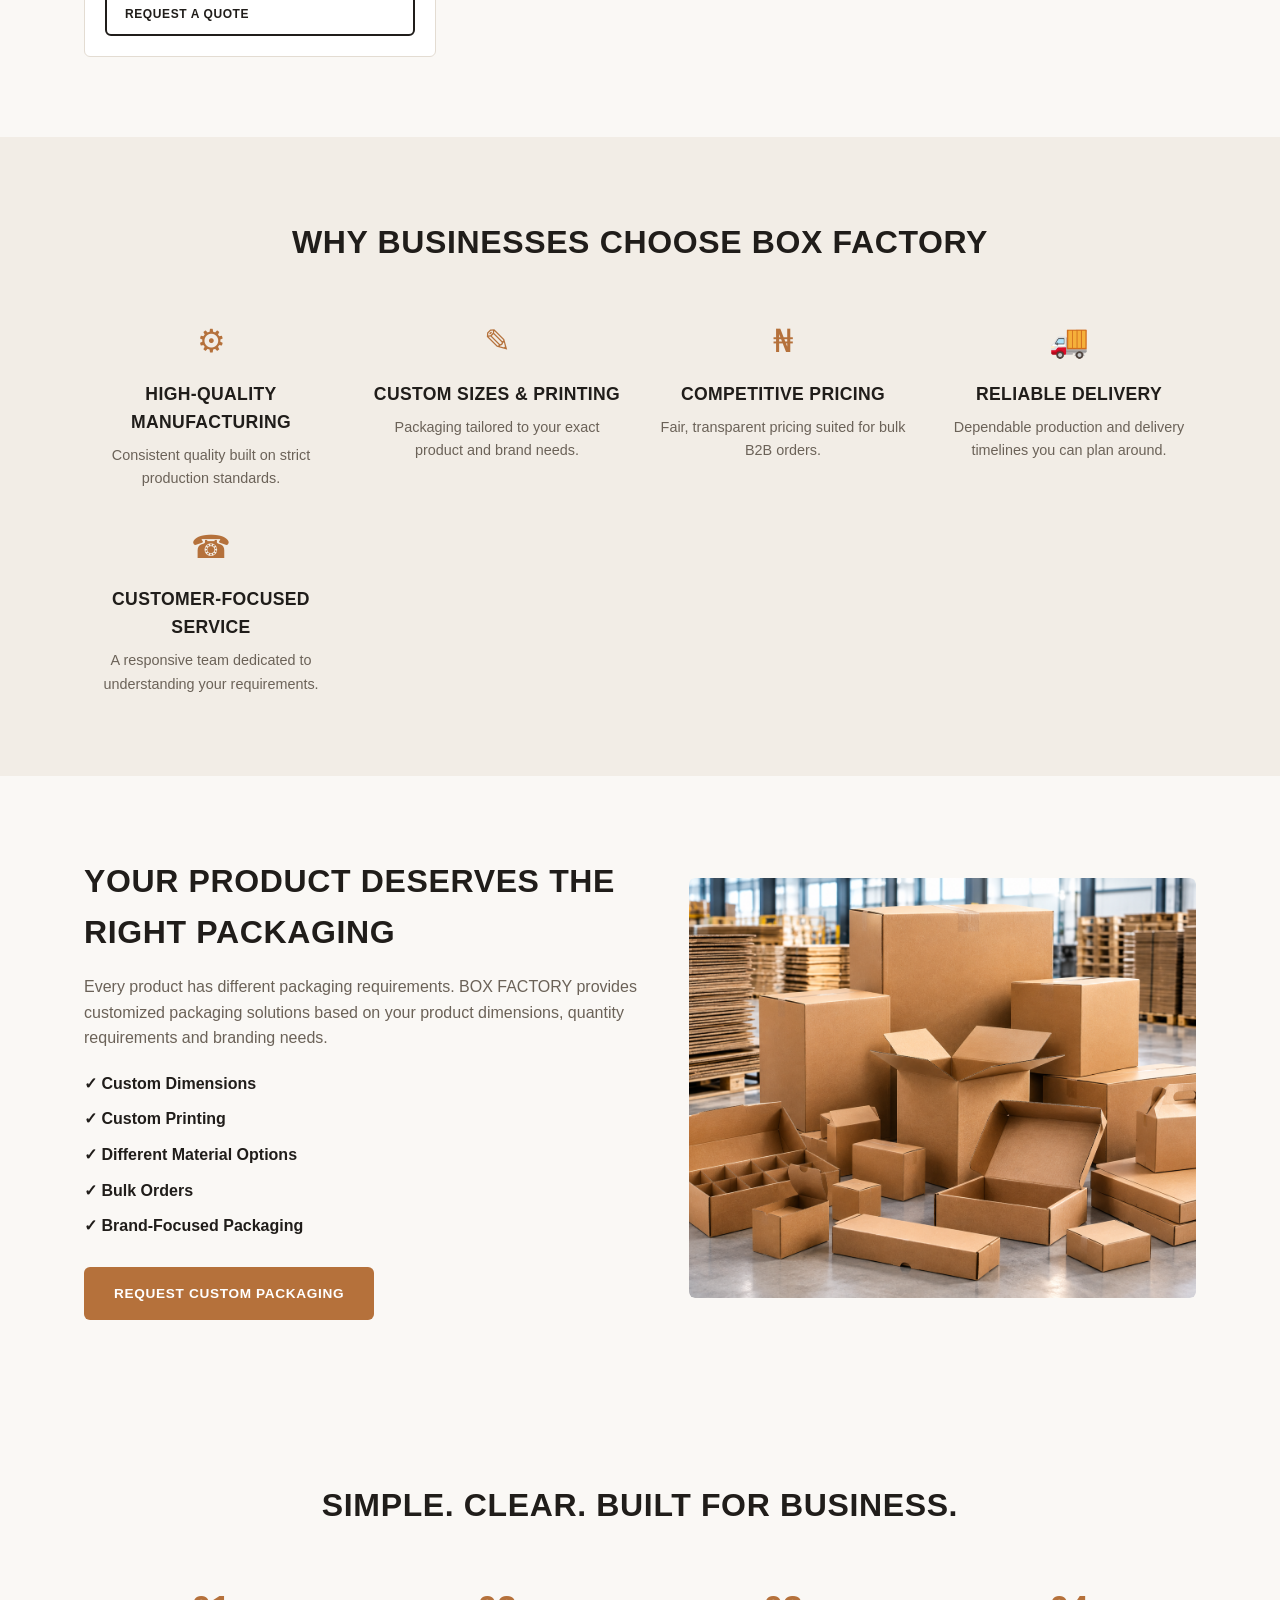
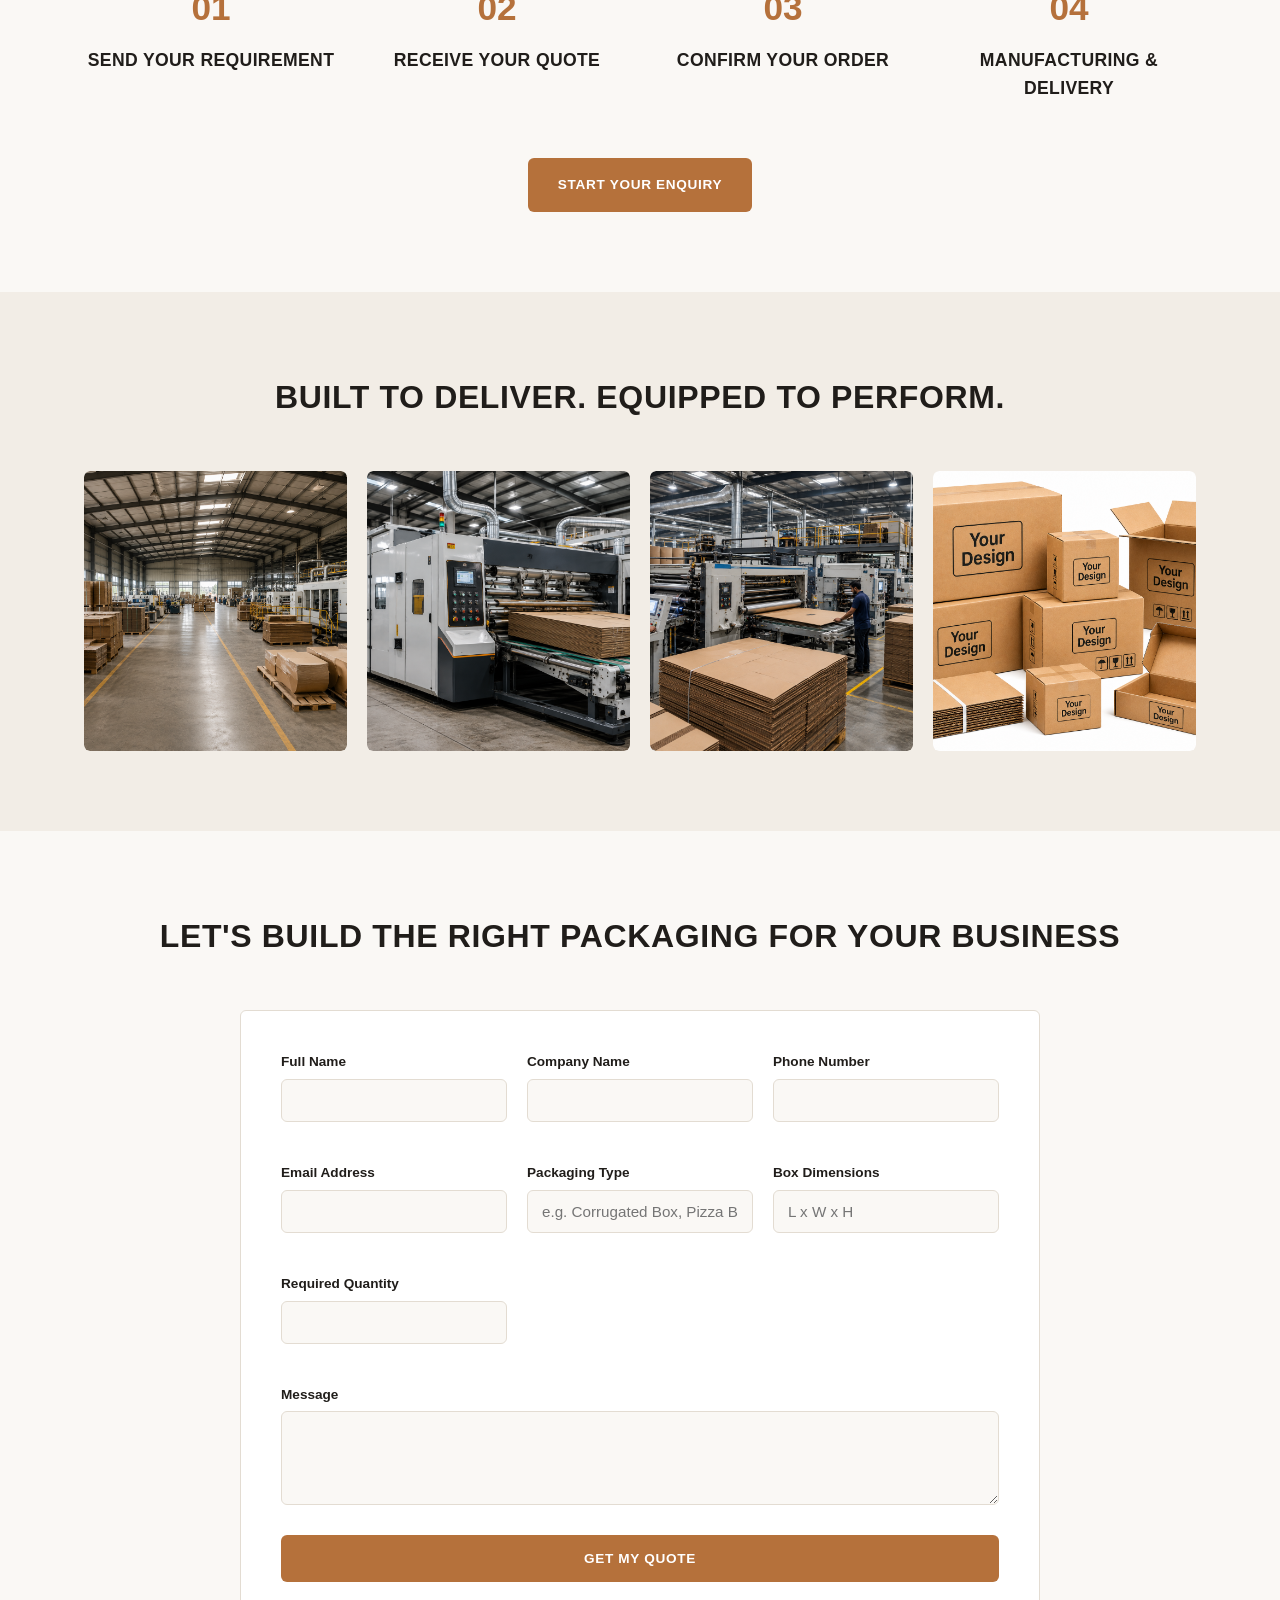
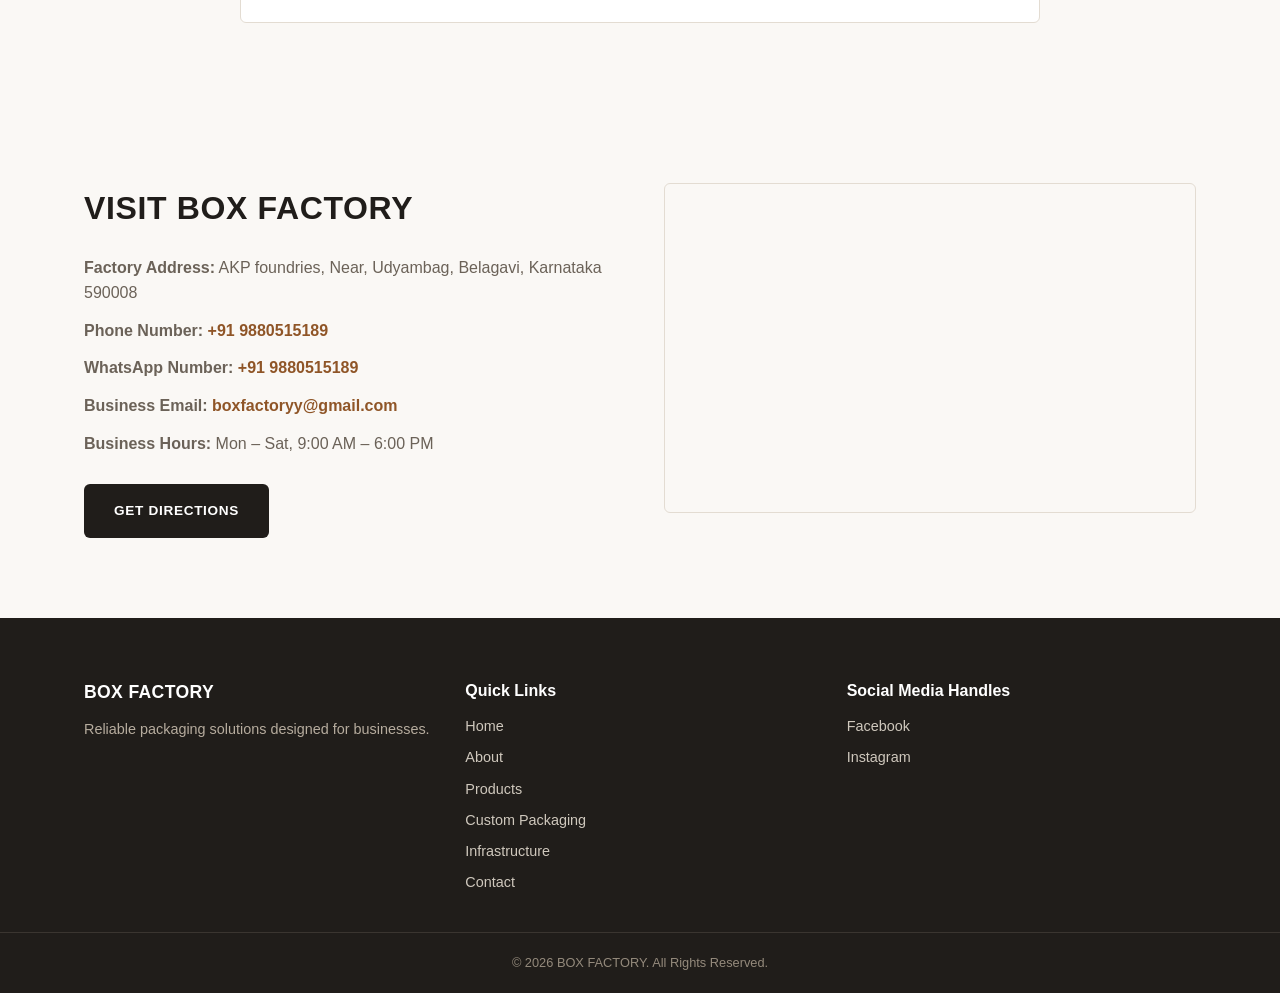
==== commit c75c2d21: "Update index.html" ====
--- a/index.html
+++ b/index.html
@@ -86,23 +86,23 @@
         </div>
 
         <div class="product-card">
-          <img src="assets/images/def.png" alt="Pizza Boxes" class="product-image">
+          <img src="assets/images/33.png" alt="Pizza Boxes" class="product-image">
           <h3>Pizza Boxes</h3>
           <p>Grease-resistant, sturdy pizza boxes in custom sizes and branding.</p>
           <a href="#quote" class="btn btn-outline small-btn">REQUEST A QUOTE</a>
         </div>
         
         <div class="product-card">
-          <img src="assets/images/jkl.png" alt="Cake Boxes" class="product-image">
-          <h3>Cake Boxes</h3>
-          <p>Sturdy, presentation-ready cake boxes for bakeries and confectioners.</p>
-          <a href="#quote" class="btn btn-outline small-btn">REQUEST A QUOTE</a>
-        </div>
-
-        <div class="product-card">
-          <img src="assets/images/efg.png" alt="Sweet Boxes" class="product-image">
-          <h3>Sweet Boxes</h3>
-          <p>Elegant custom sweet boxes designed to reflect your brand quality.</p>
+          <img src="assets/images/32.png" alt="Cake Boxes and Sweet Boxes" class="product-image">
+          <h3>Cake Boxes and Sweet Boxes</h3>
+          <p>Sturdy, presentation-ready cake boxes and Elegant custom sweet boxes designed for bakeries and confectioners.</p>
+          <a href="#quote" class="btn btn-outline small-btn">REQUEST A QUOTE</a>
+        </div>
+
+        <div class="product-card">
+          <img src="assets/images/35.png" alt="Mono Carton Boxes" class="product-image">
+          <h3>Mono Carton Boxes</h3>
+          <p>Mono Carton Boxes — Premium folding carton boxes designed for attractive presentation and reliable product protection.</p>
           <a href="#quote" class="btn btn-outline small-btn">REQUEST A QUOTE</a>
         </div>
         
@@ -121,7 +121,7 @@
         </div>
         
         <div class="product-card">
-          <img src="assets/images/cde.png" alt="Custom Printed Packaging" class="product-image">
+          <img src="assets/images/34.png" alt="Custom Printed Packaging" class="product-image">
           <h3>Custom Printed Packaging</h3>
           <p>High-quality custom printing that puts your brand front and center.</p>
           <a href="#quote" class="btn btn-outline small-btn">REQUEST A QUOTE</a>
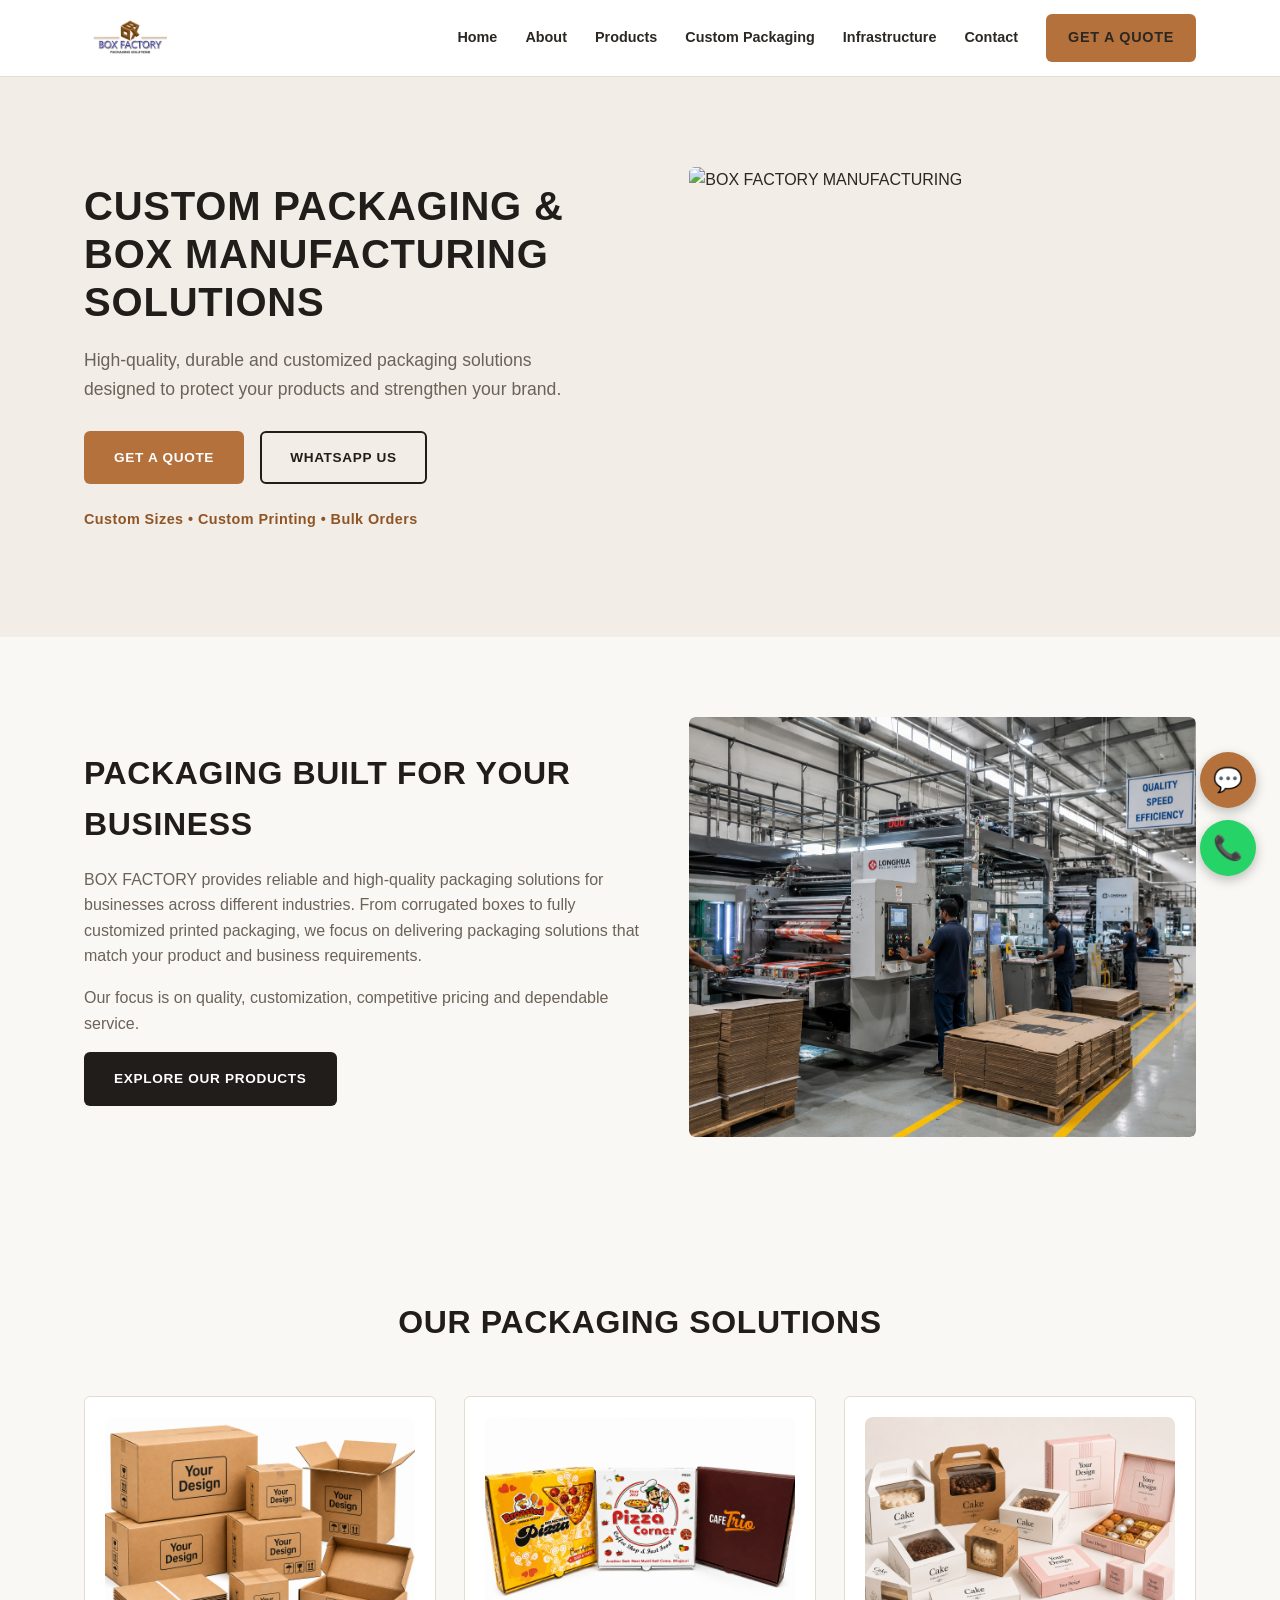
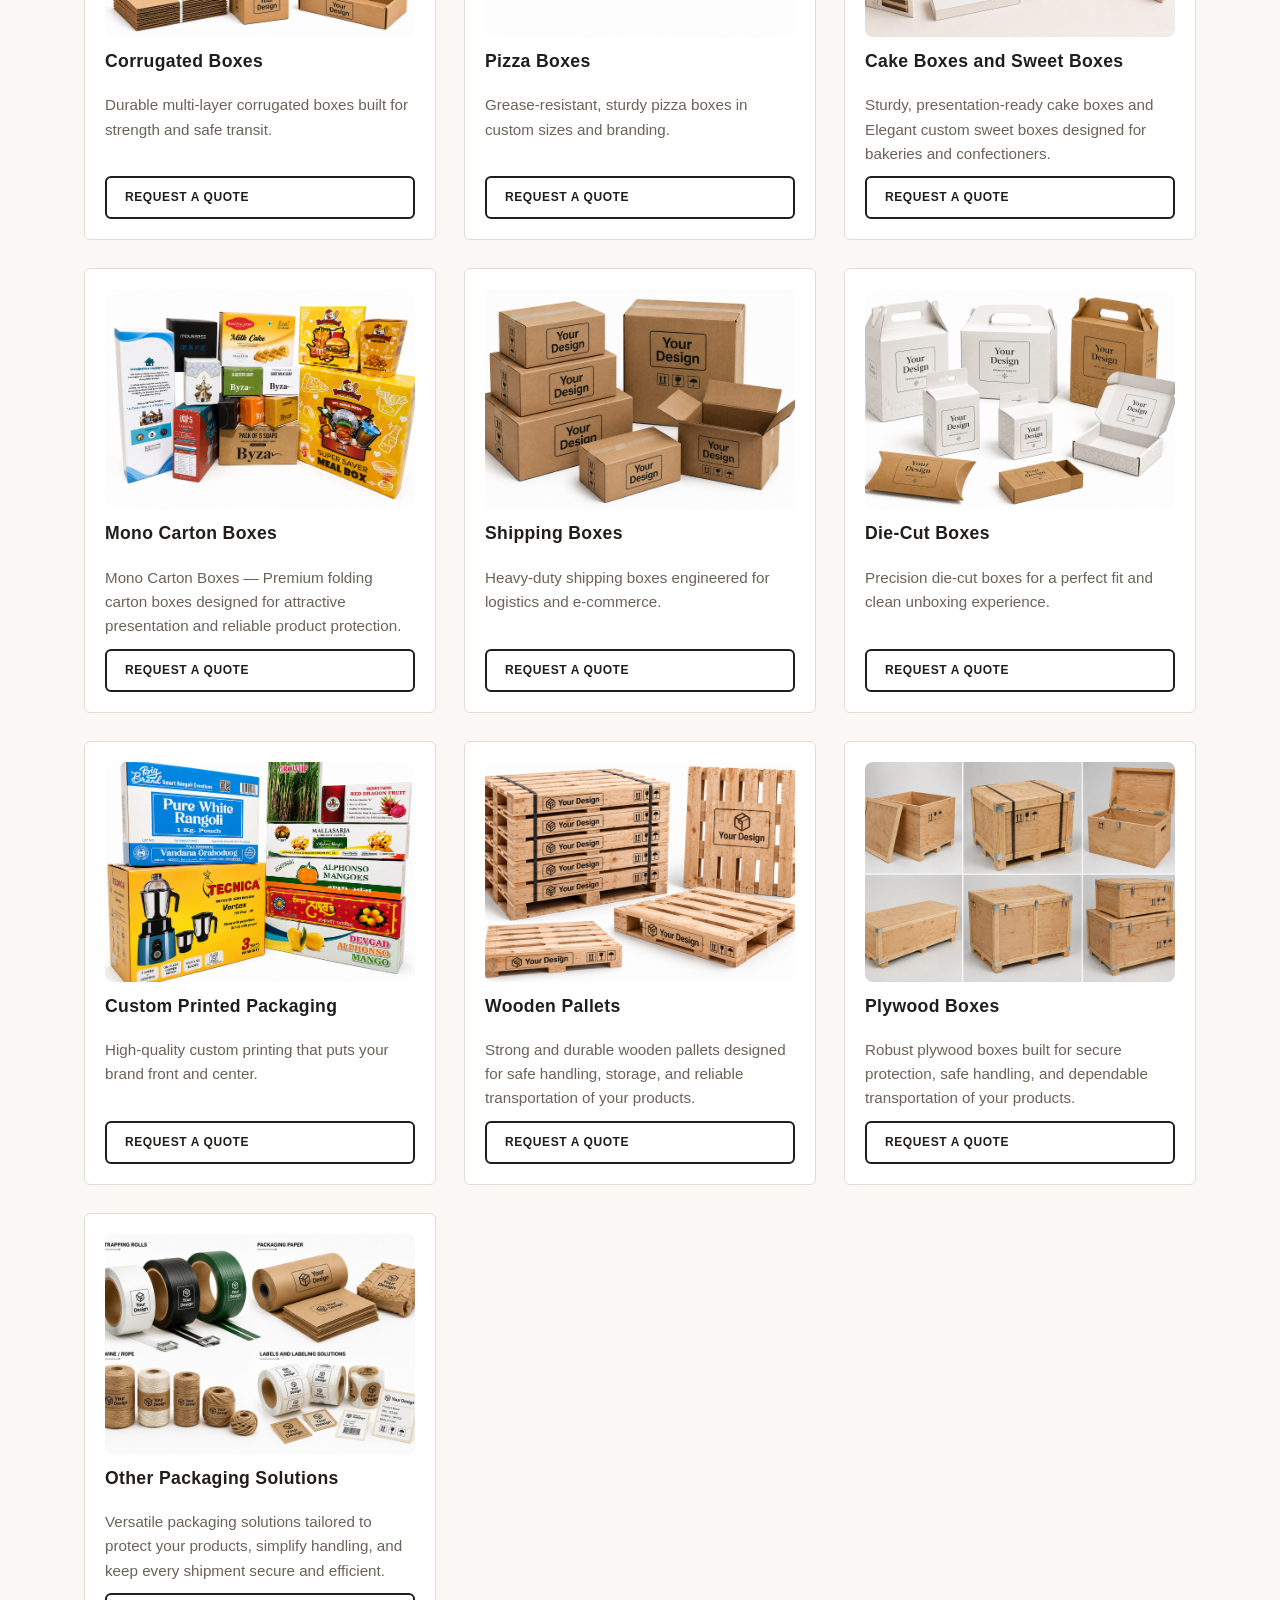
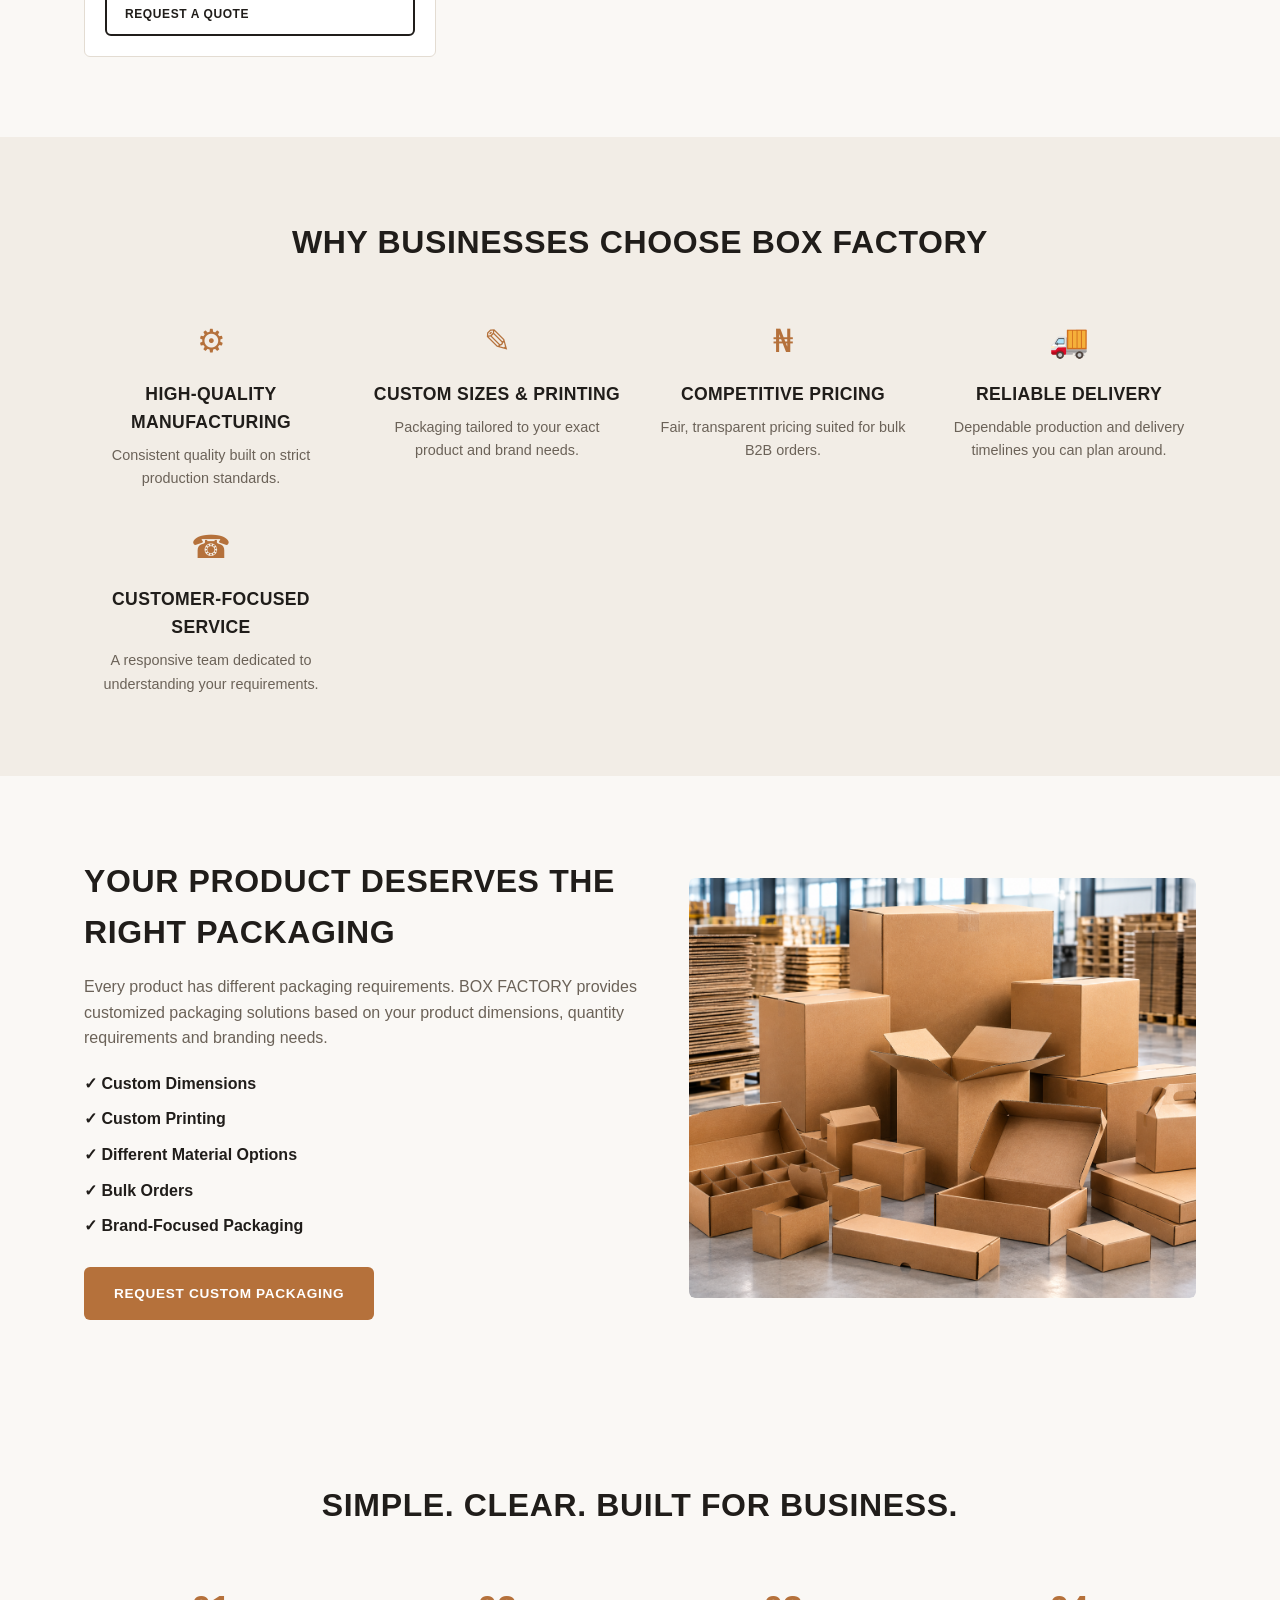
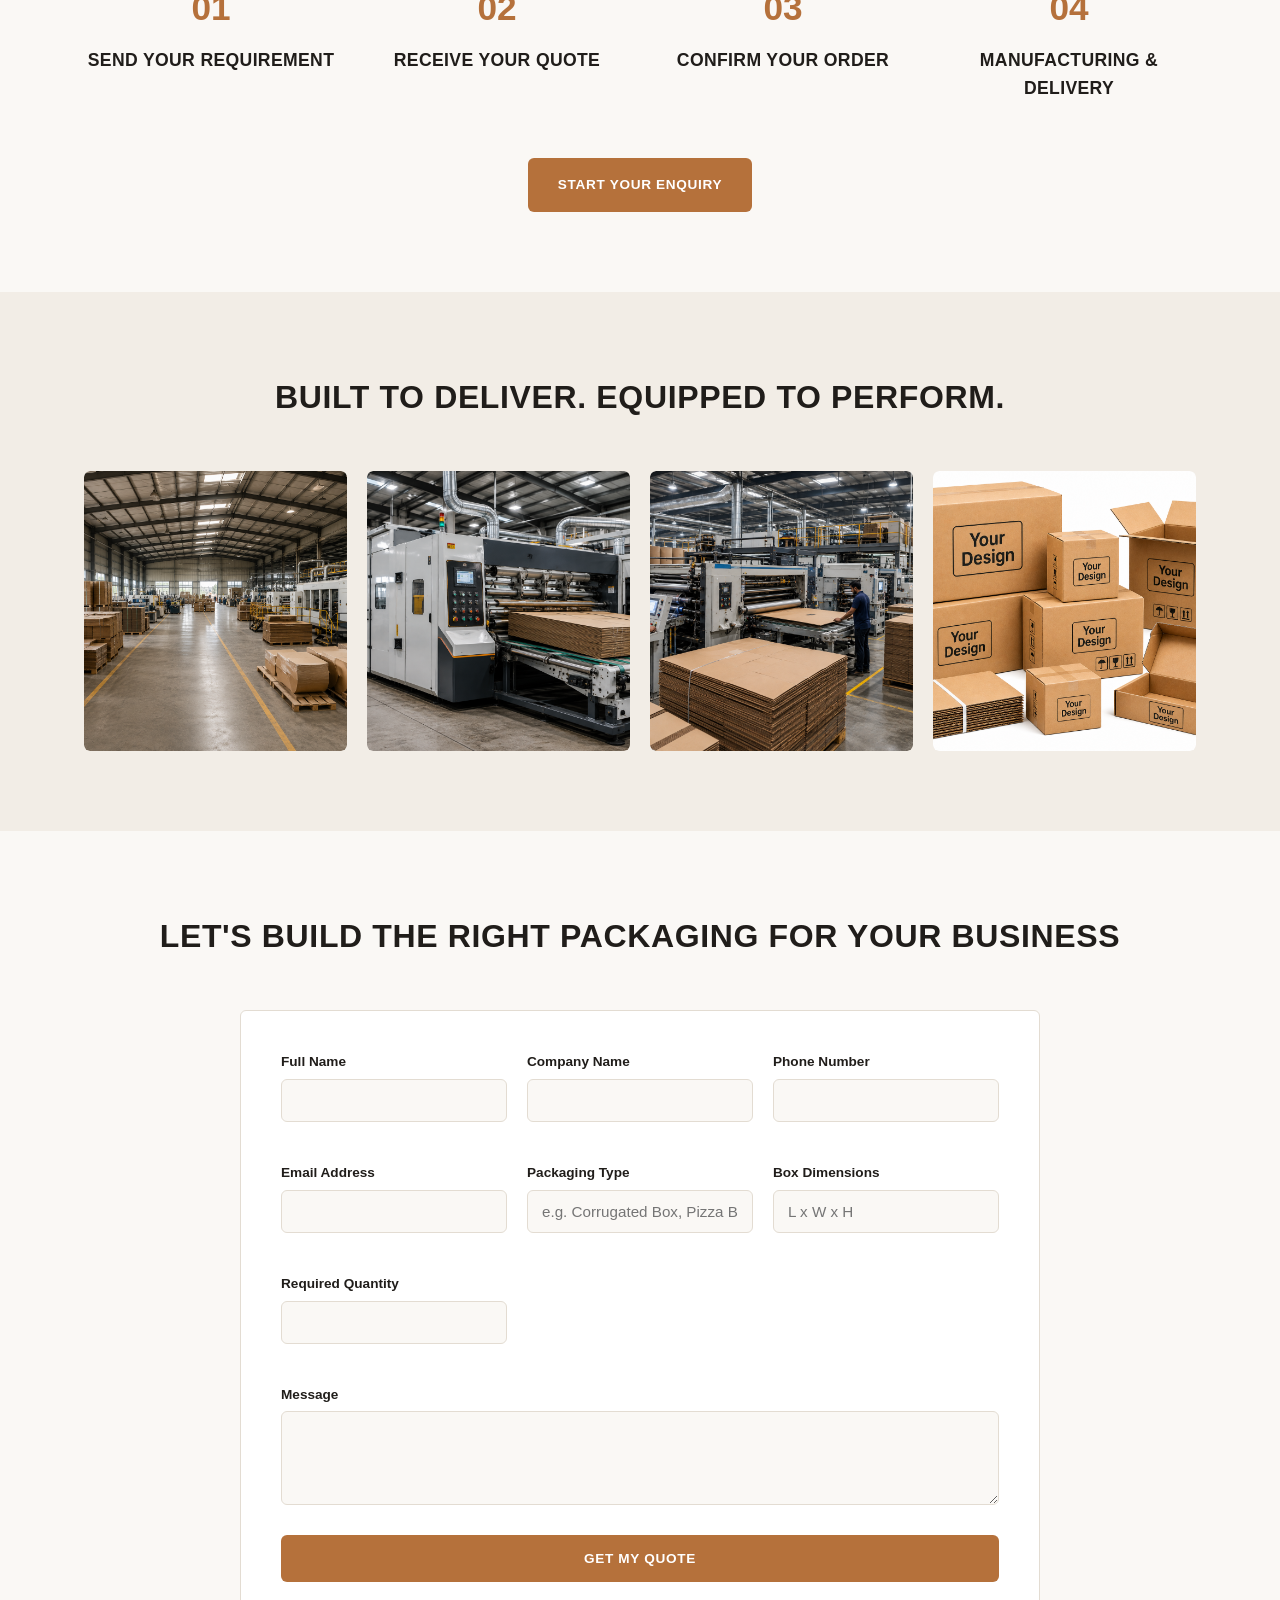
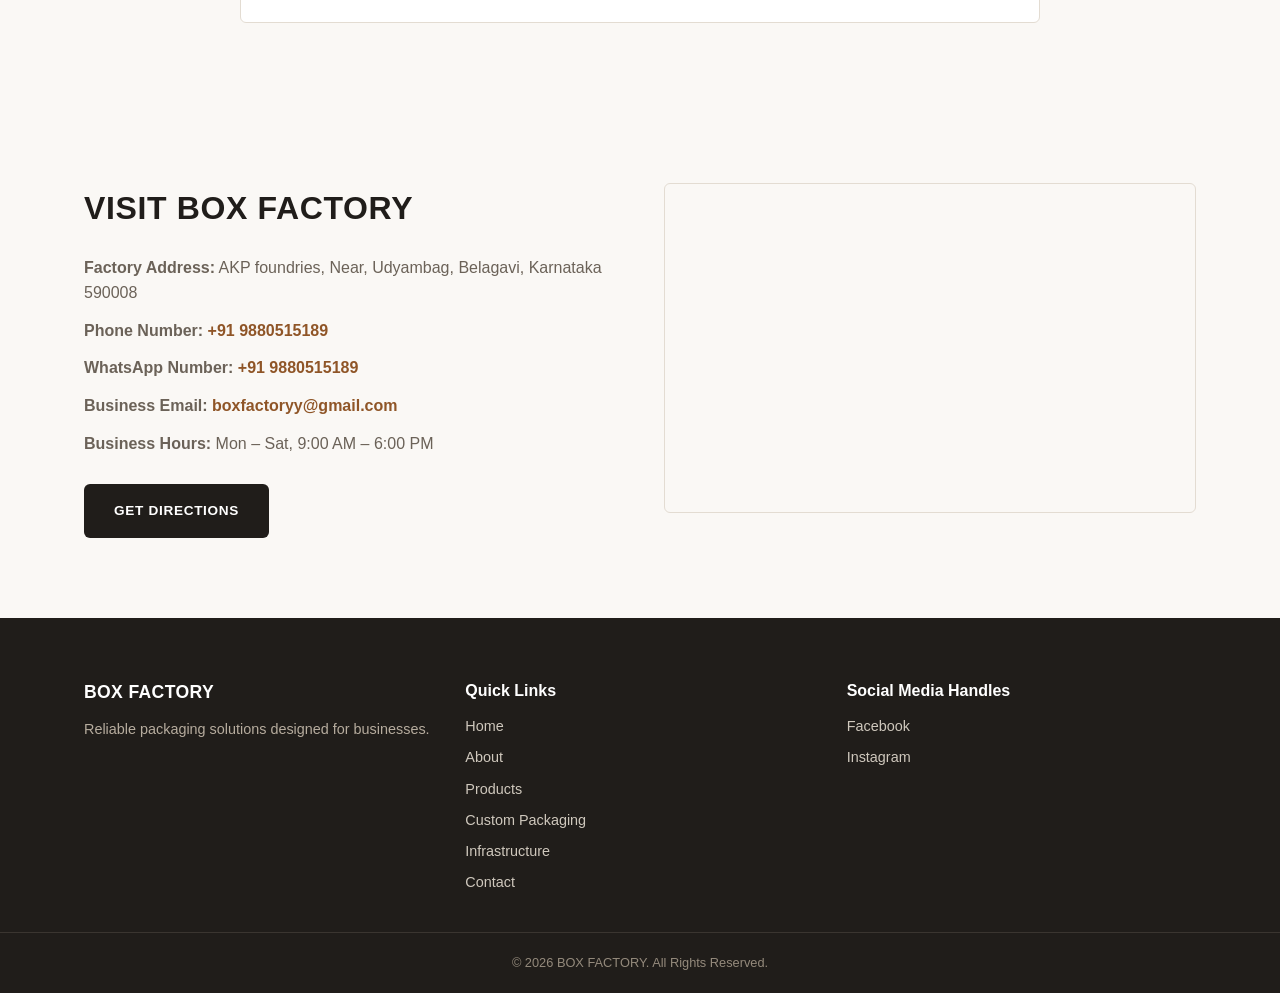
==== commit 48739da8: "Update index.html" ====
--- a/index.html
+++ b/index.html
@@ -46,7 +46,7 @@
       </div>
       <div class="hero-image">
         <img 
-          src="assets/images/345.png" 
+          src="assets/images/31.png" 
           alt="BOX FACTORY MANUFACTURING"
           class="hero-factory-image"
         >
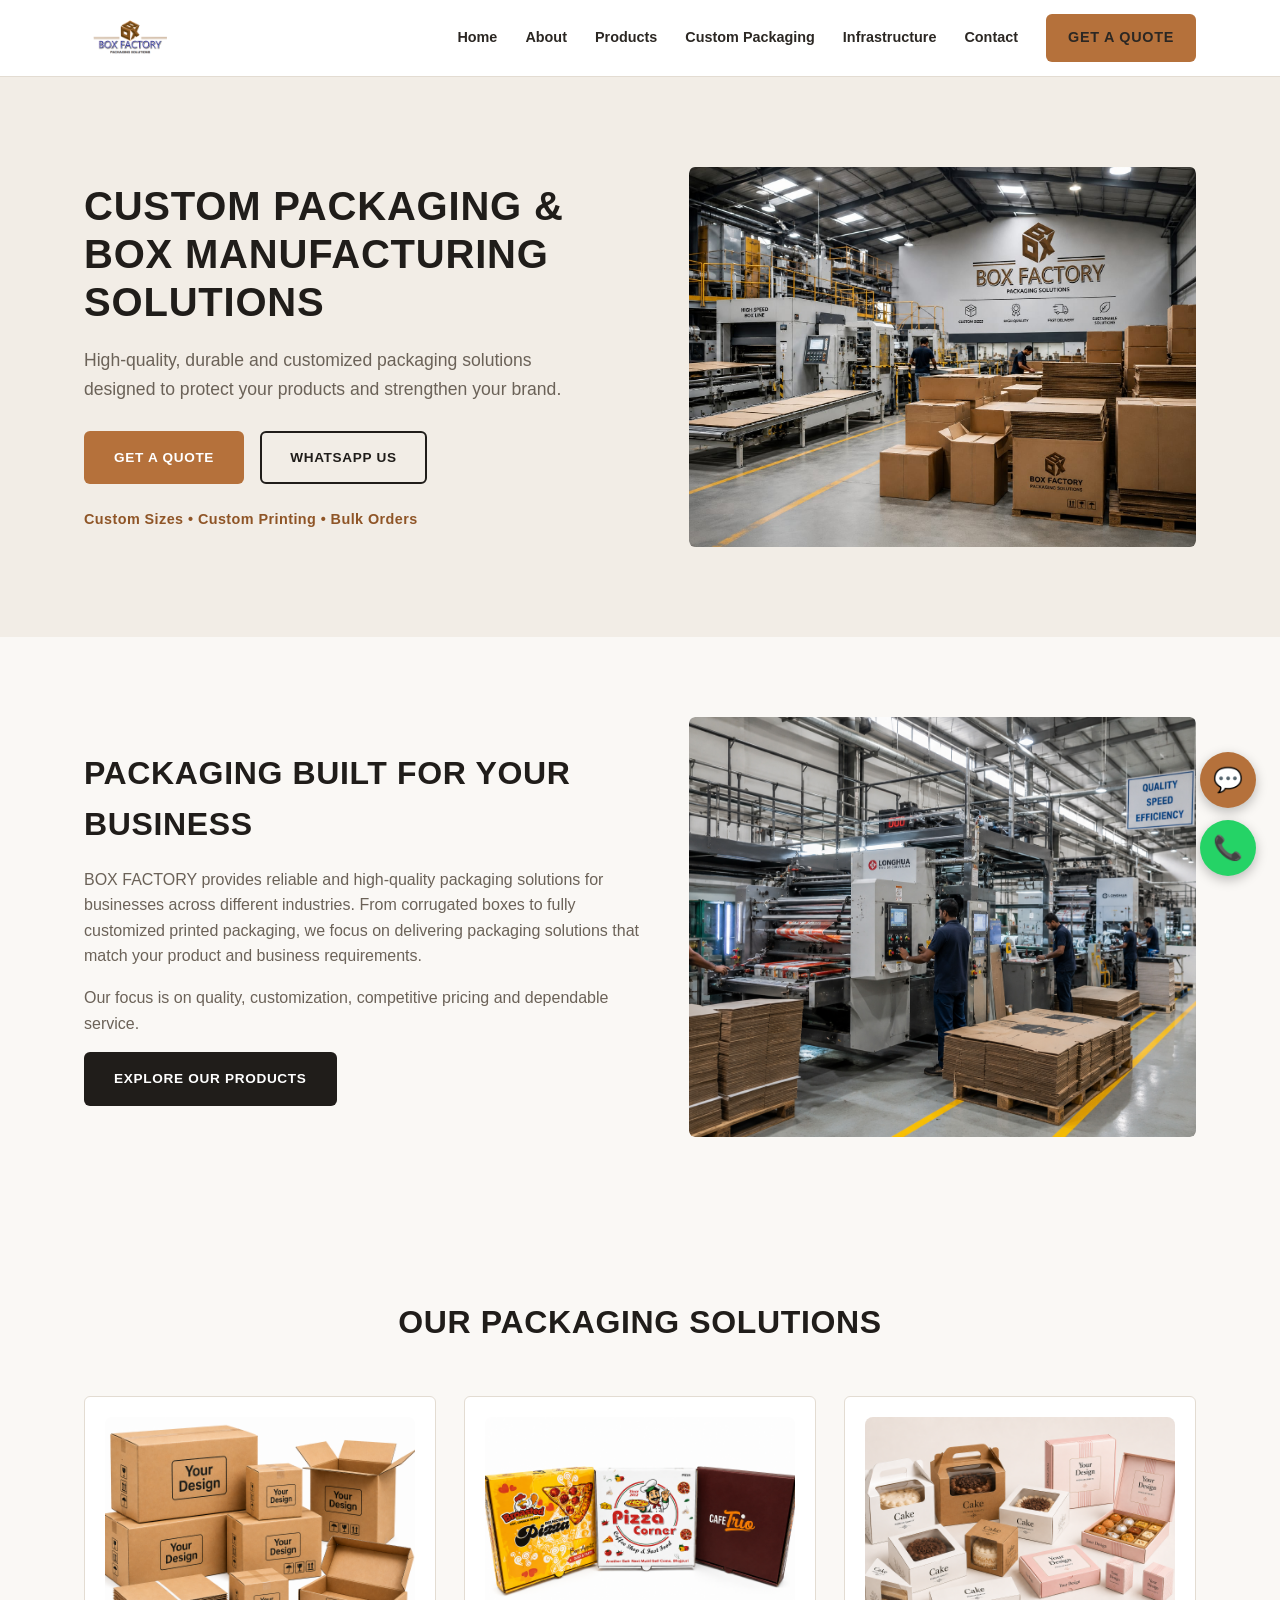
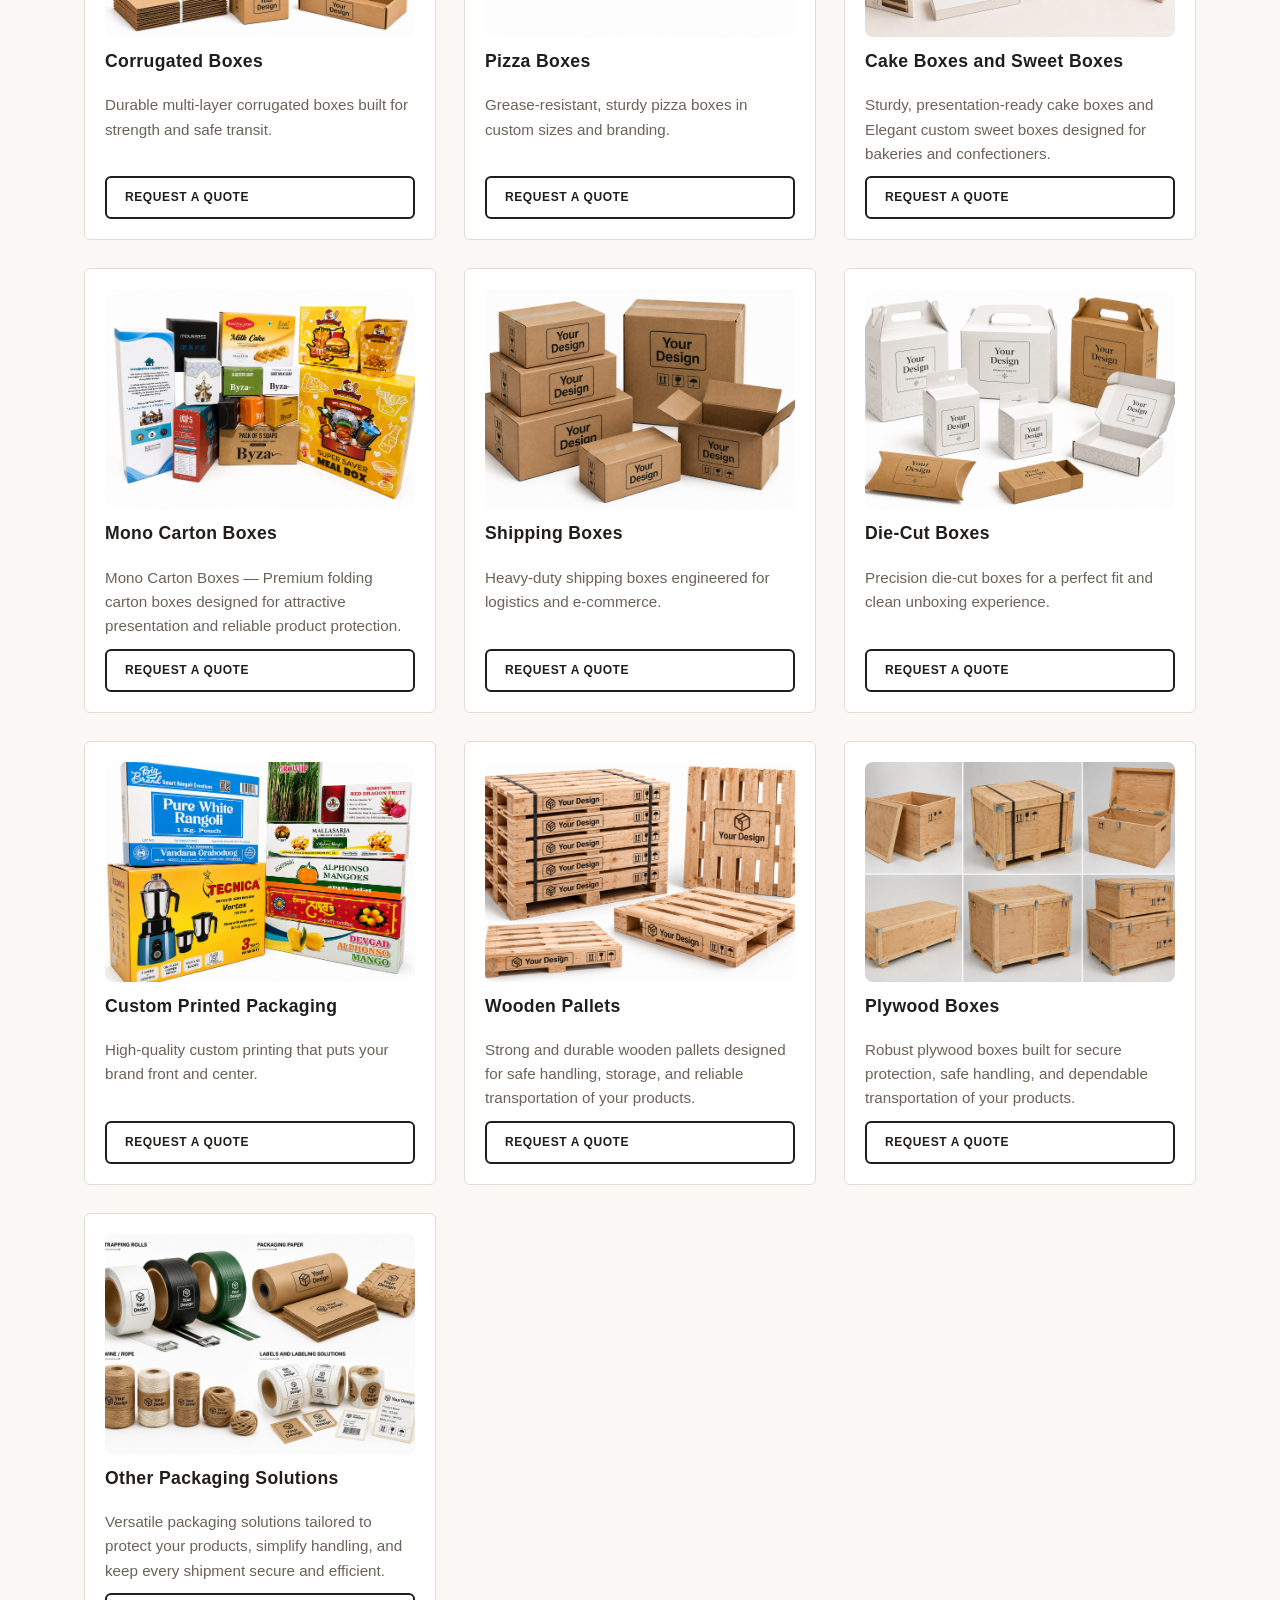
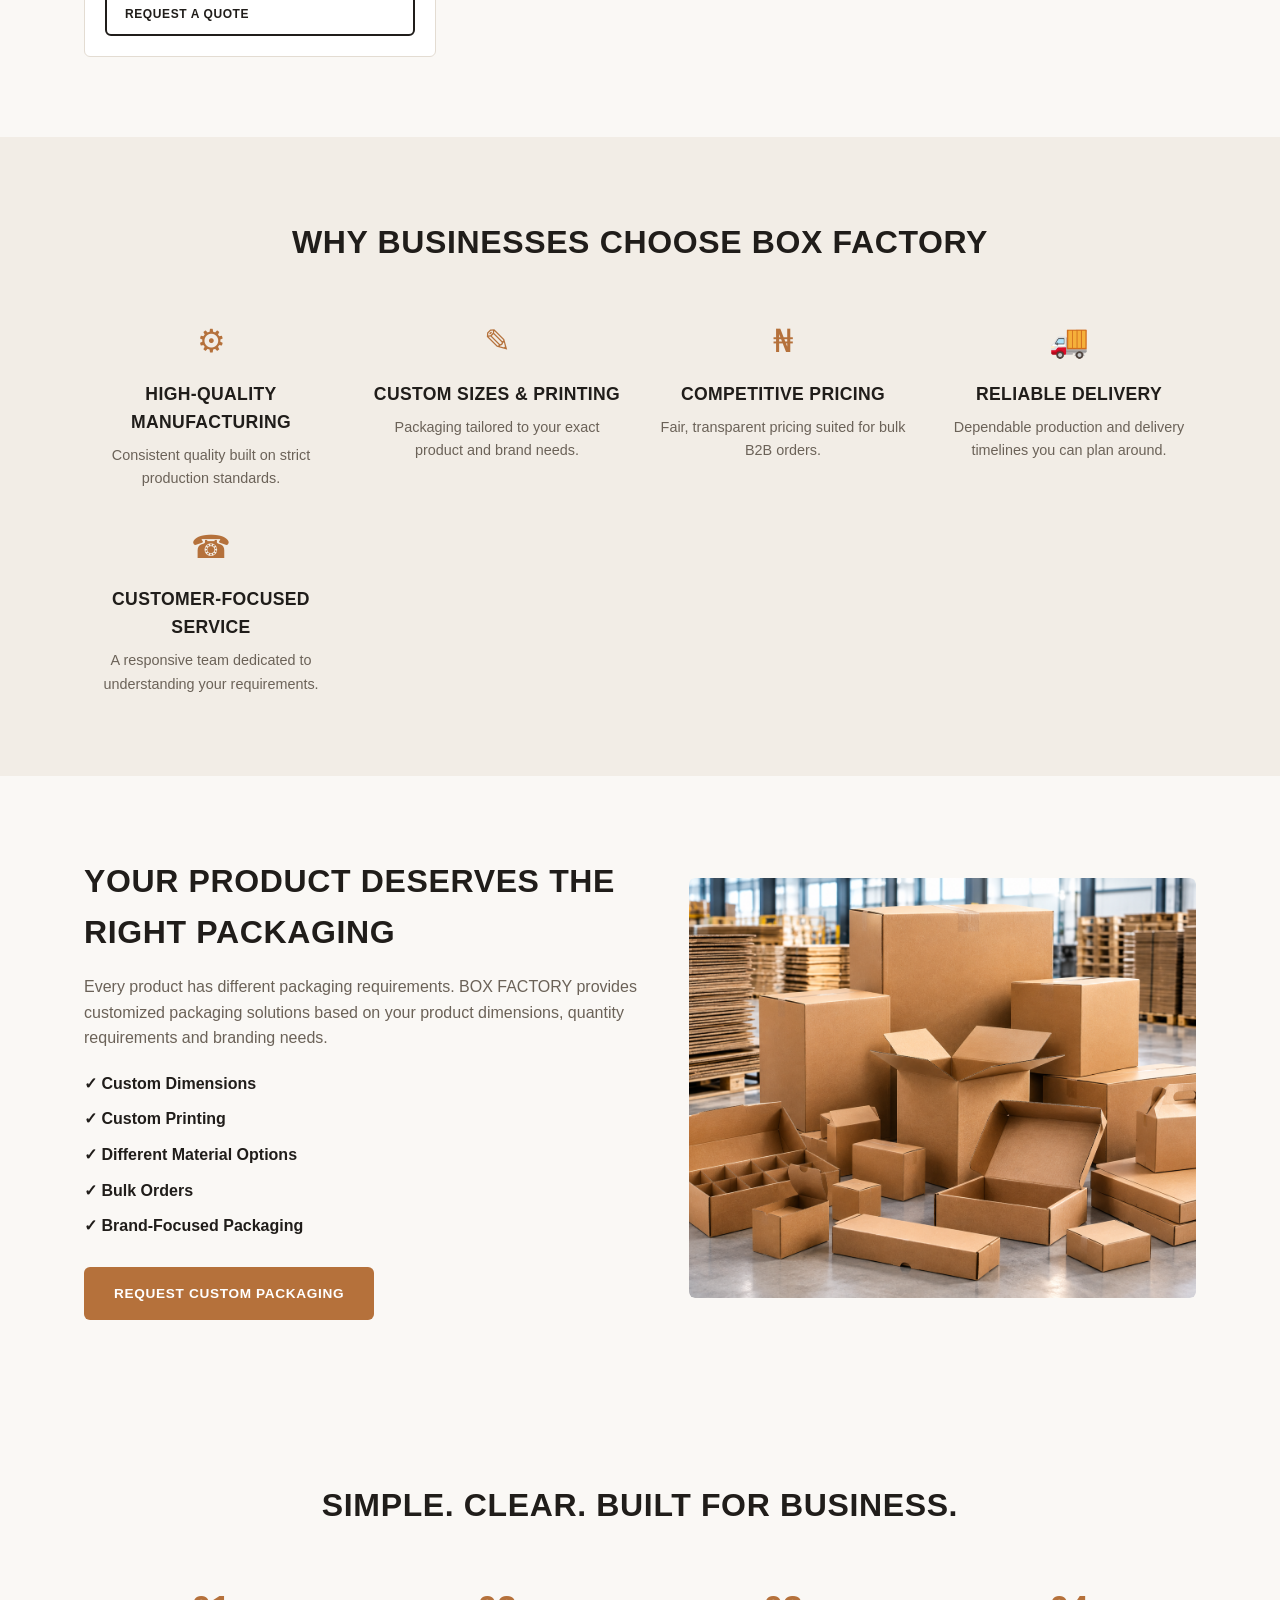
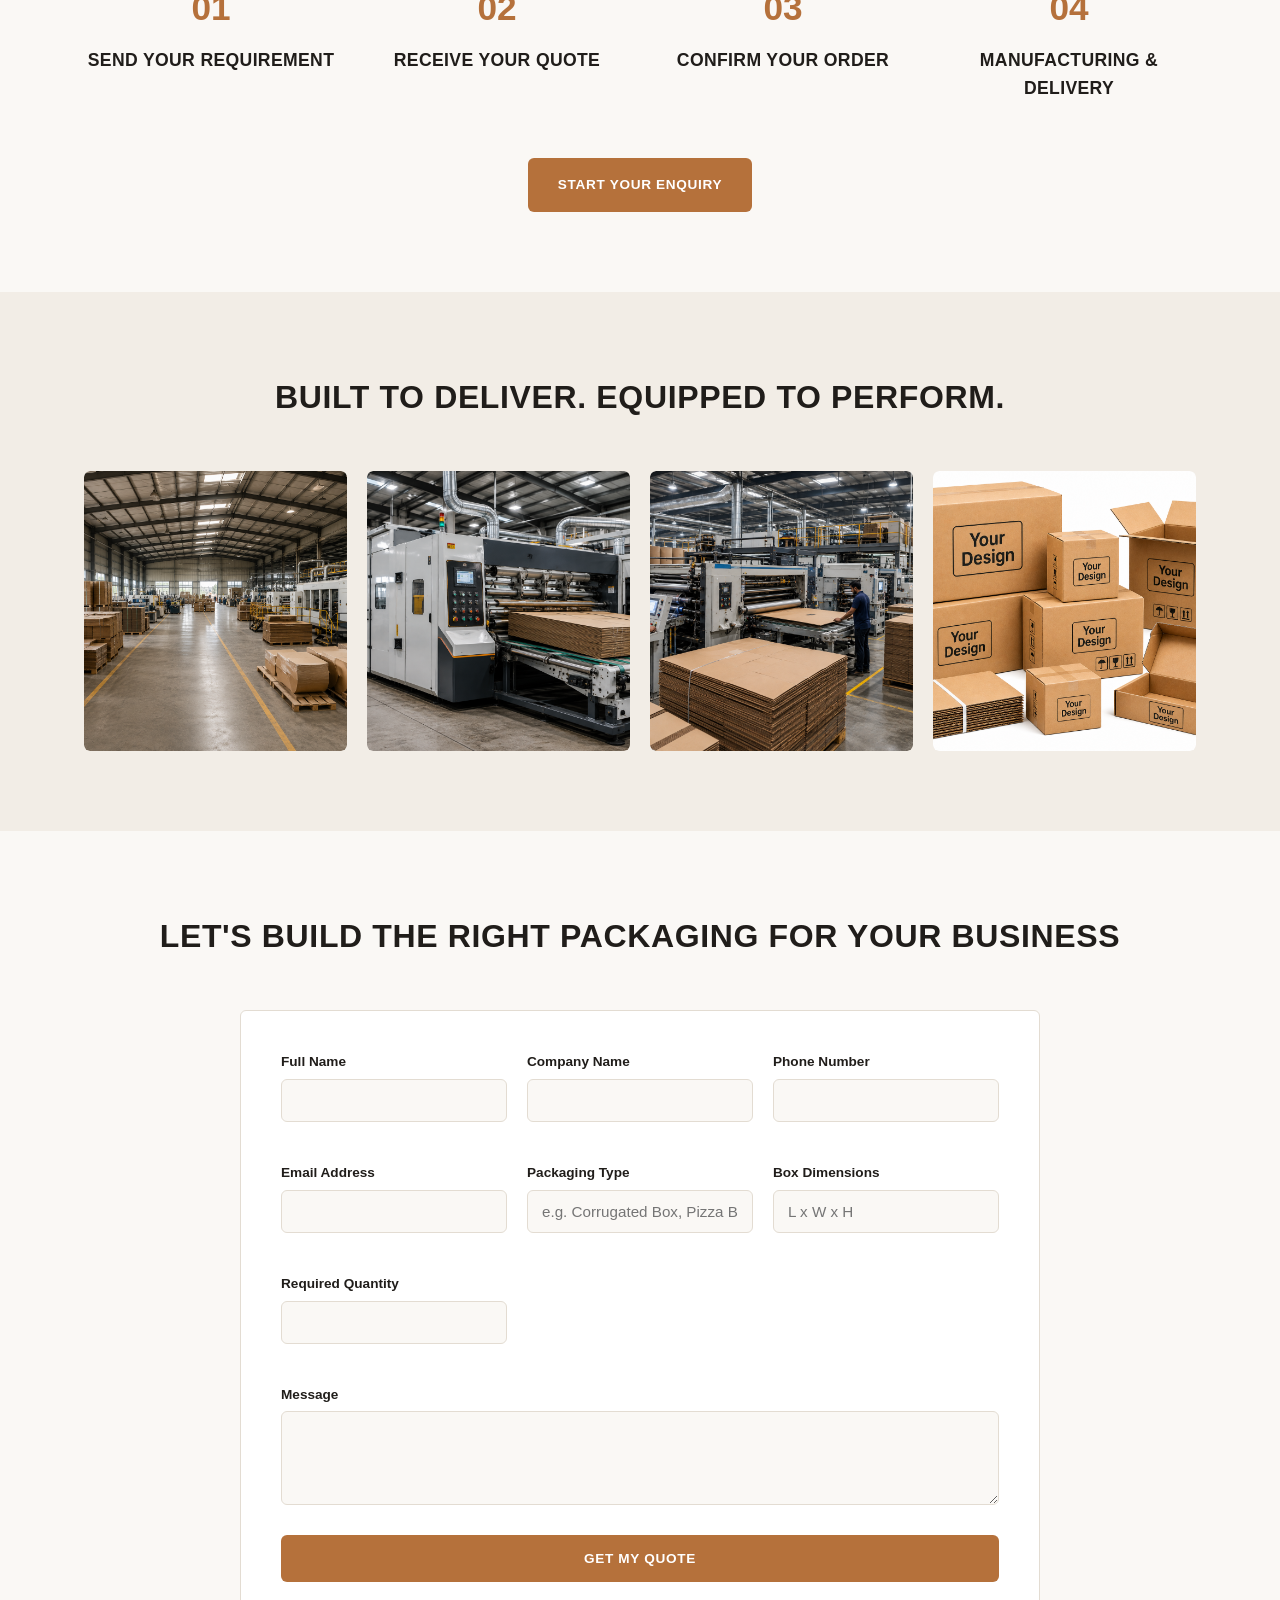
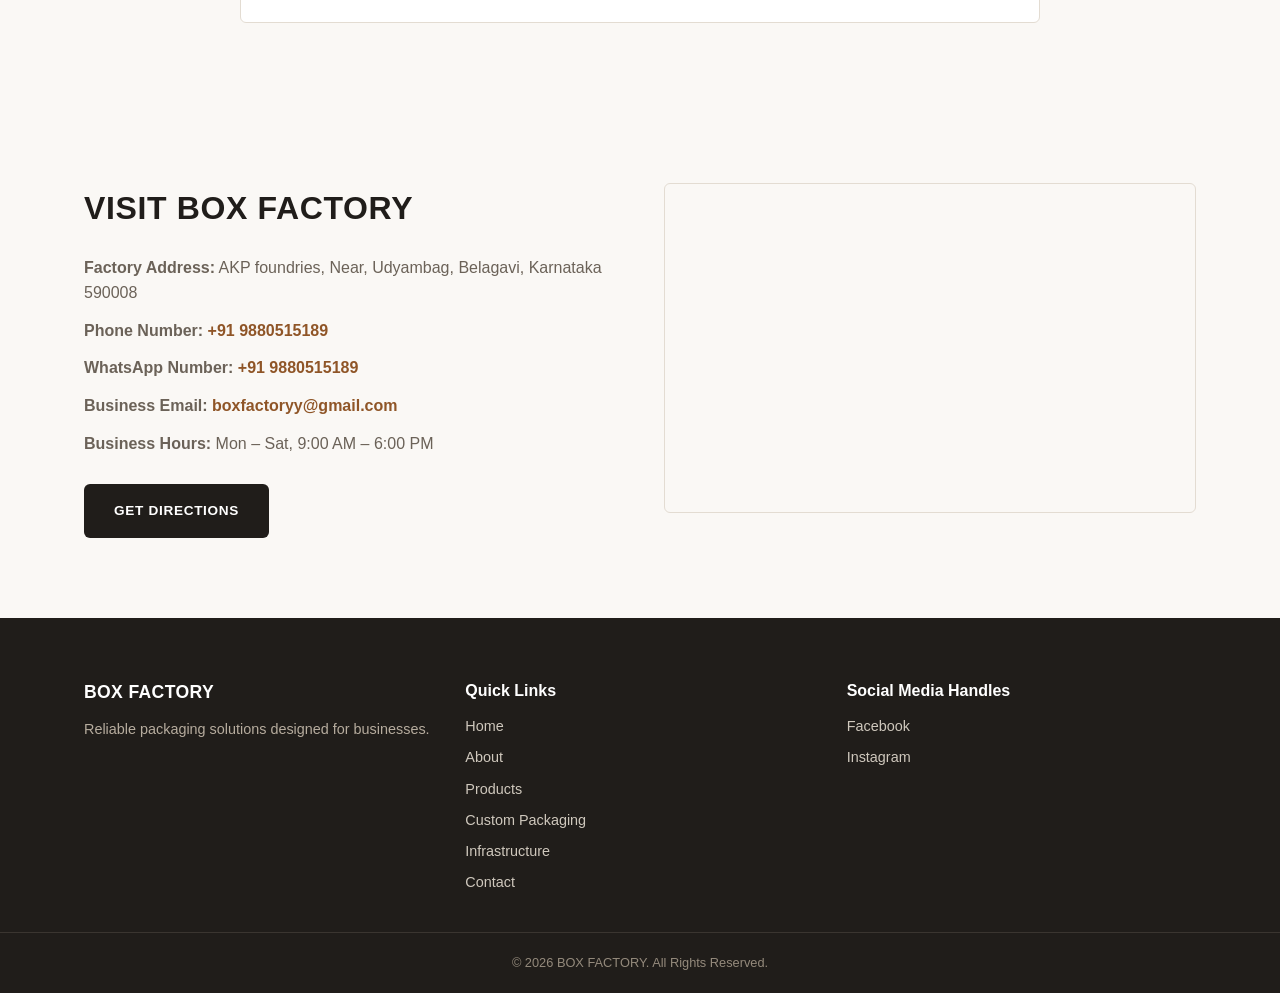
==== commit eba5e76a: "Update index.html" ====
--- a/index.html
+++ b/index.html
@@ -46,7 +46,7 @@
       </div>
       <div class="hero-image">
         <img 
-          src="assets/images/31.png" 
+          src="assets/images/31.jpeg" 
           alt="BOX FACTORY MANUFACTURING"
           class="hero-factory-image"
         >
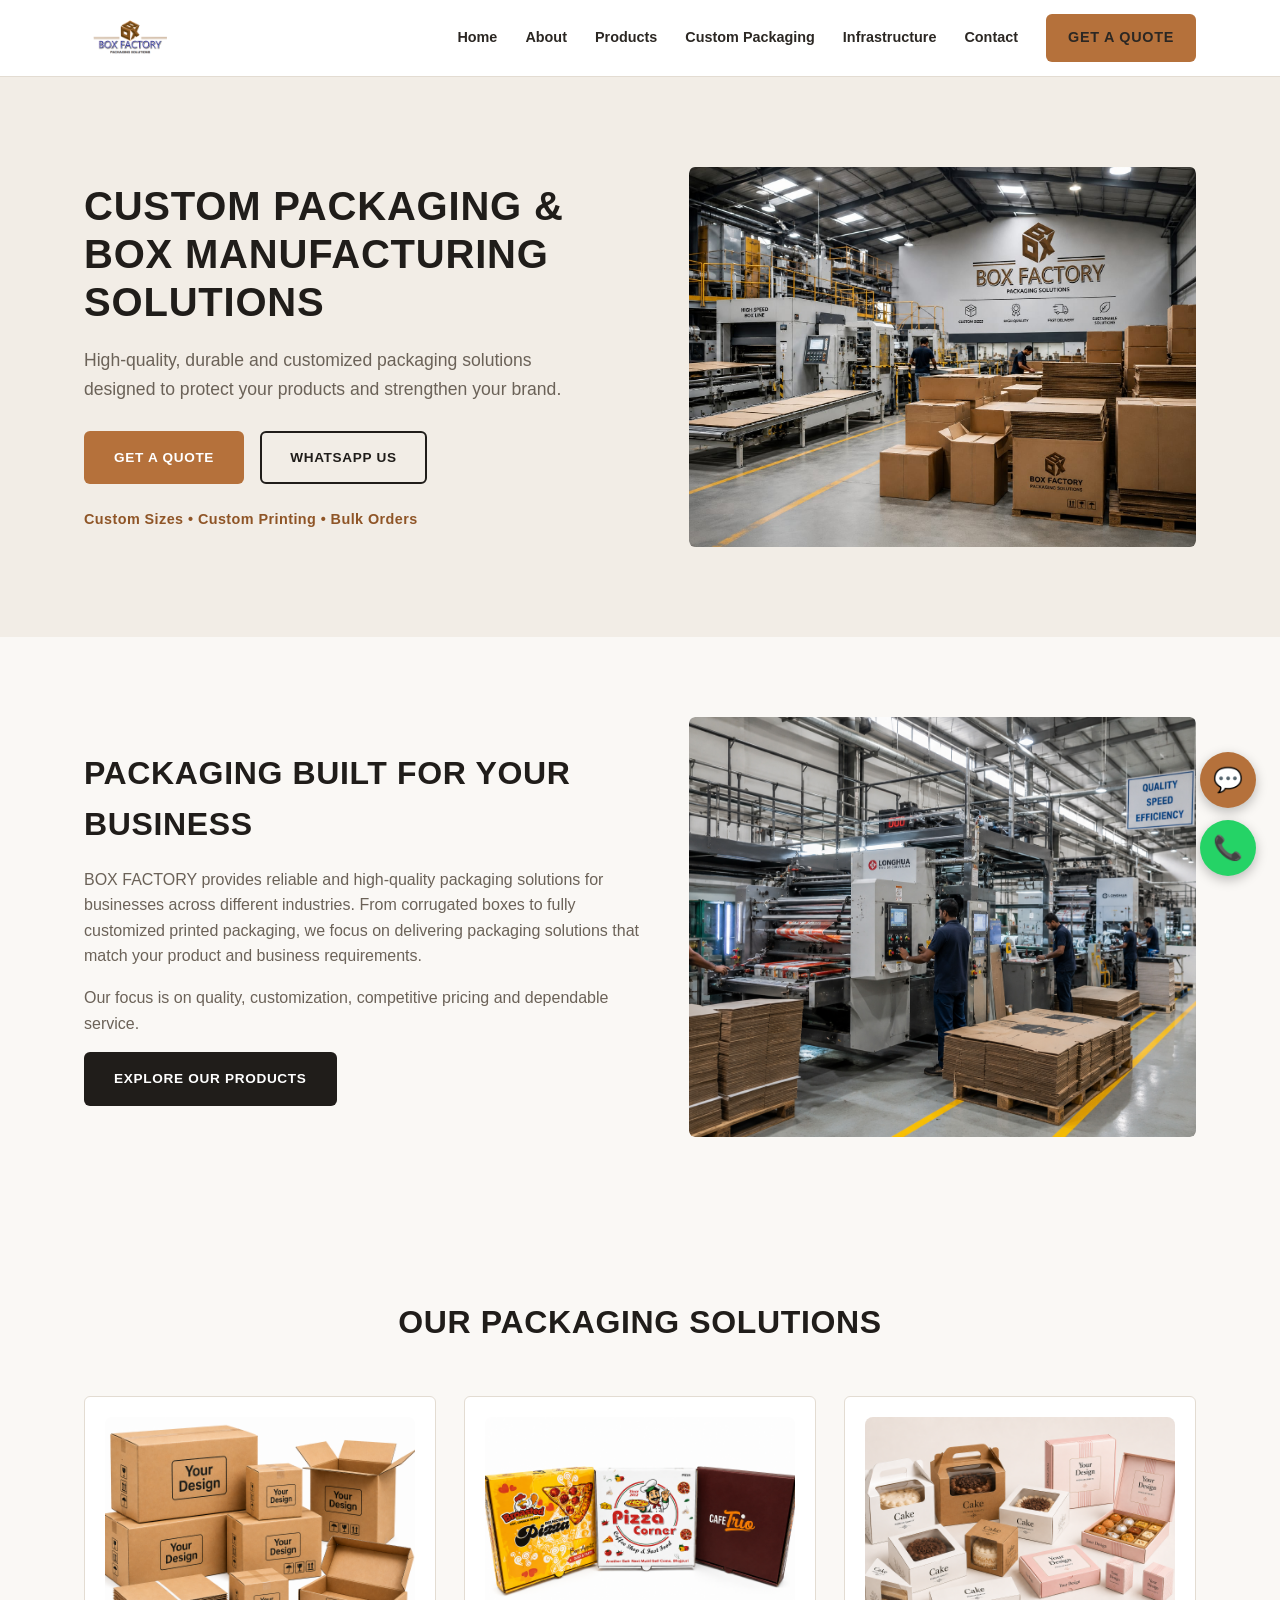
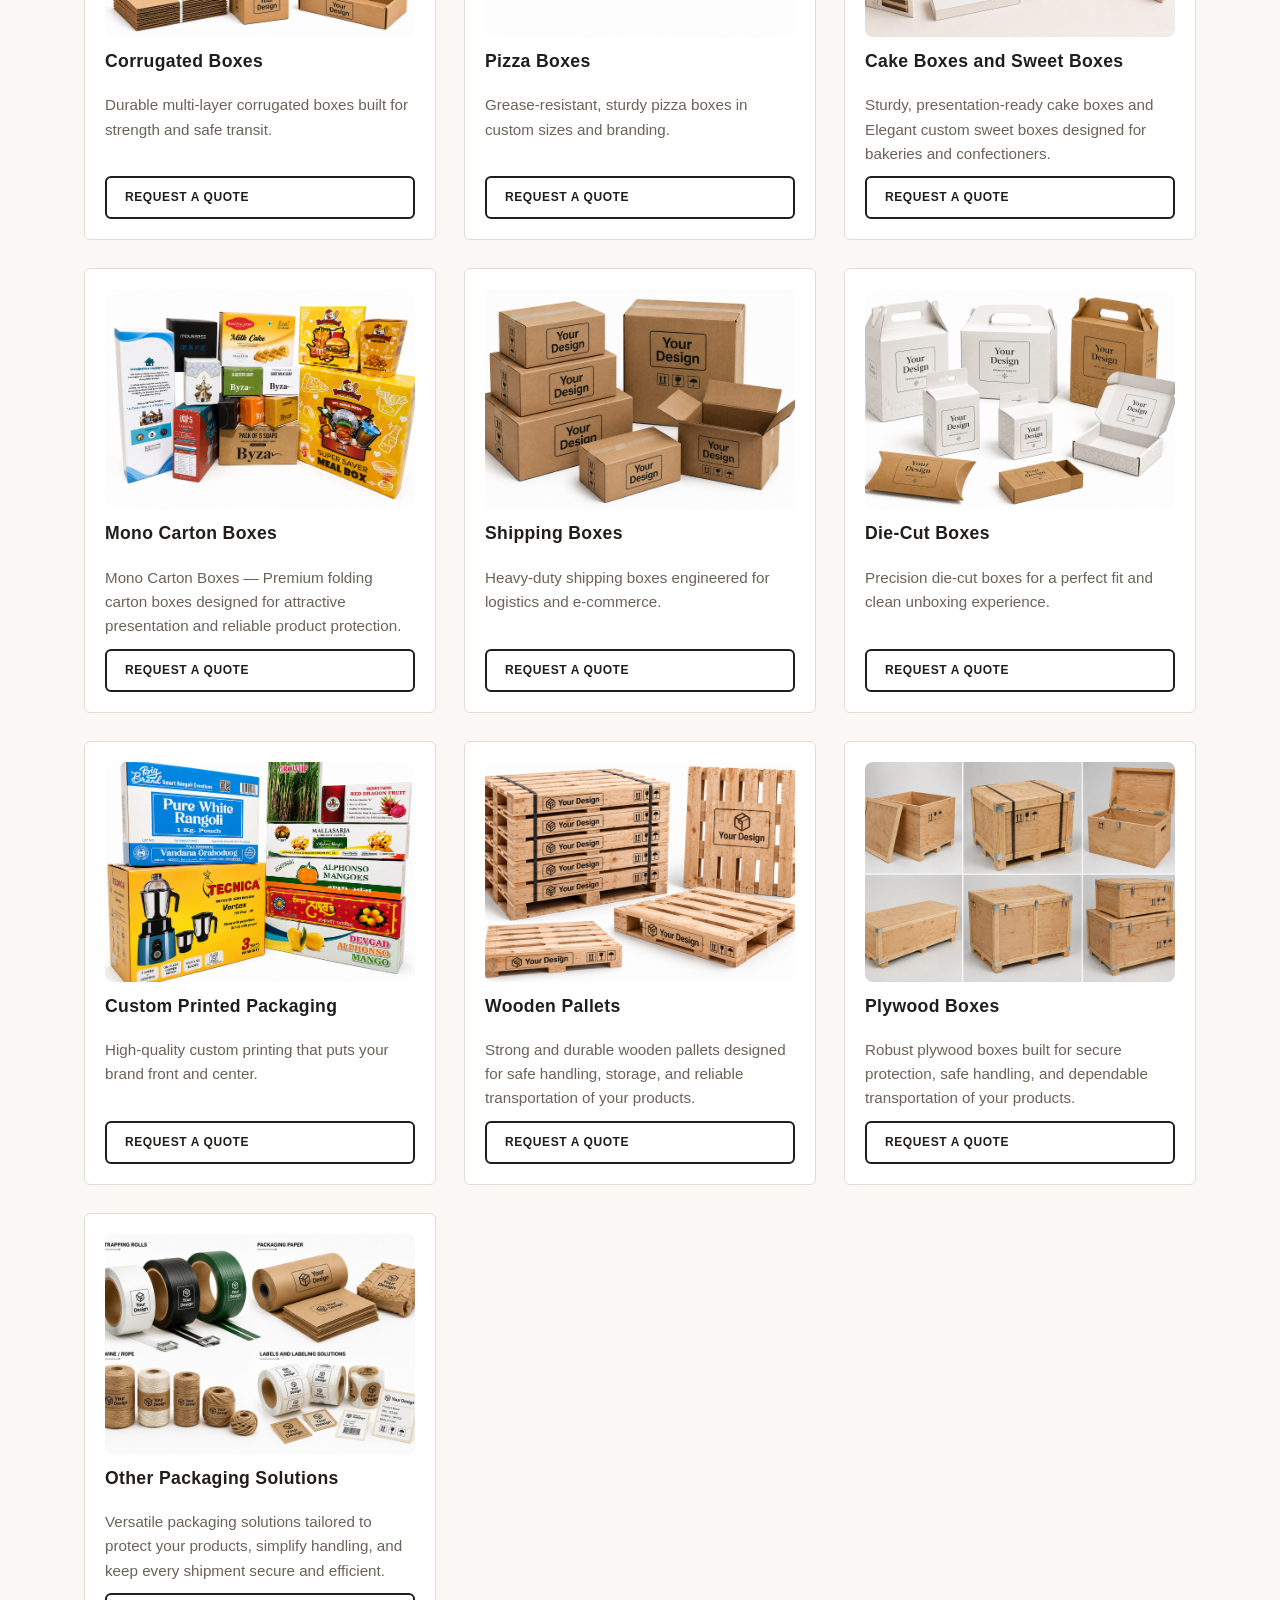
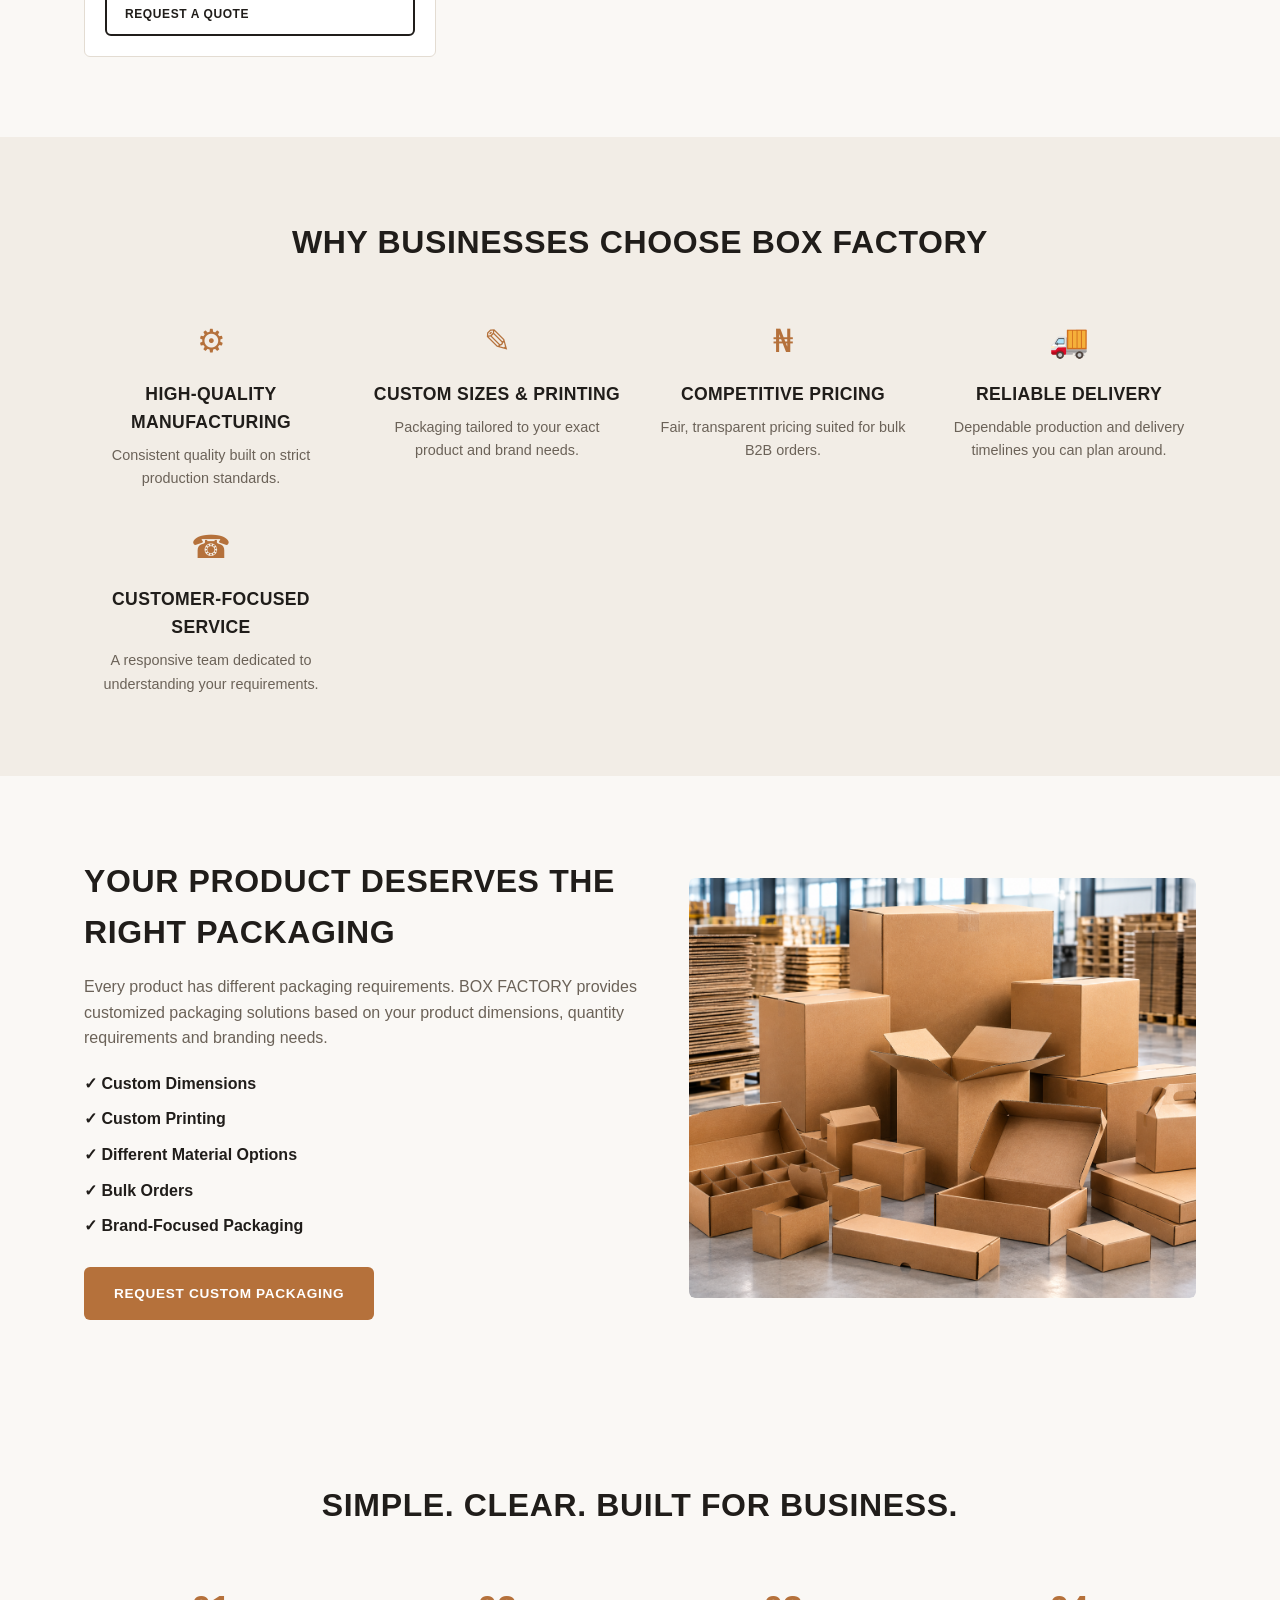
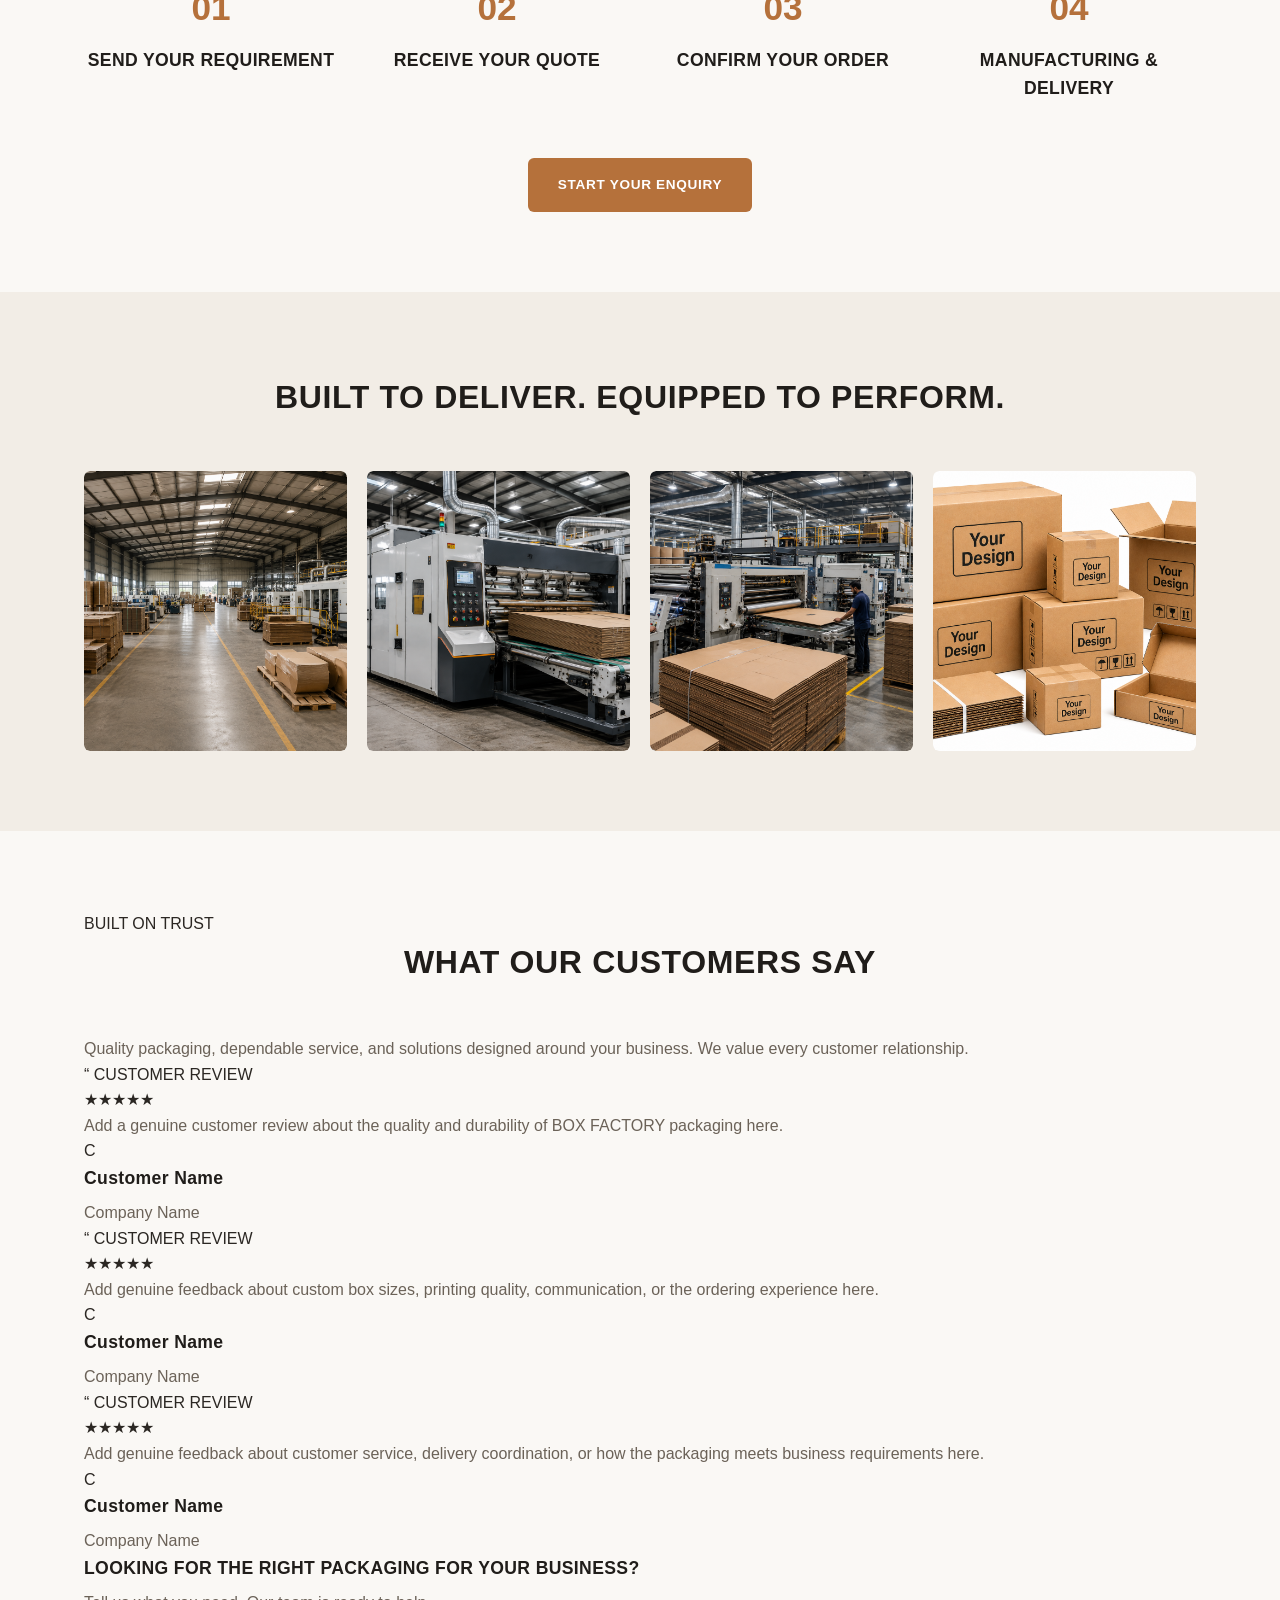
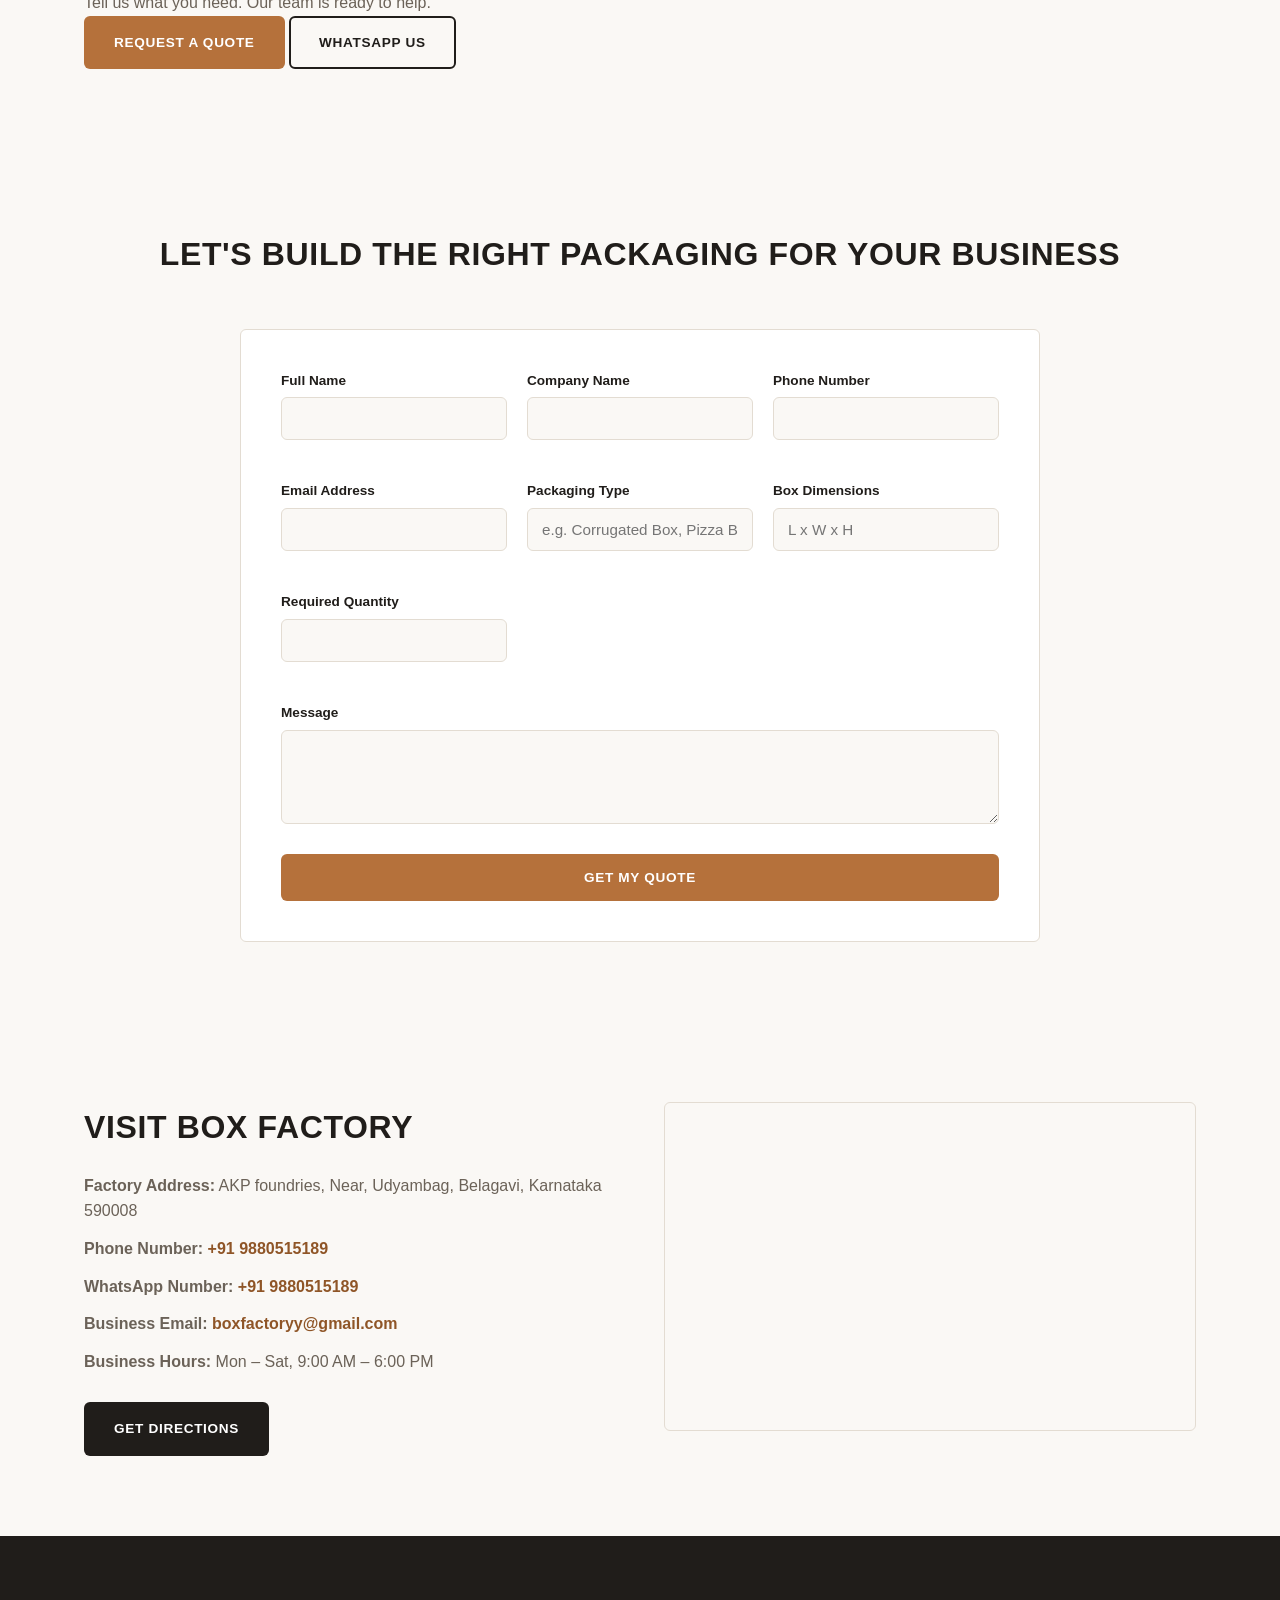
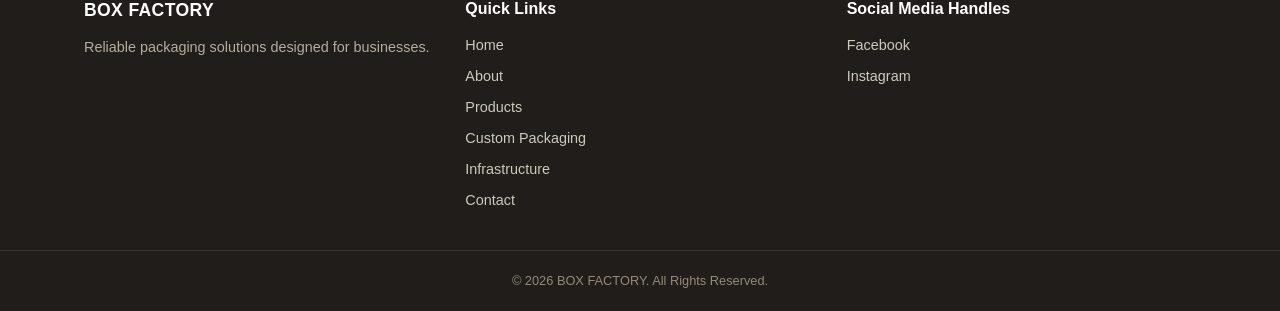
==== commit 1db6483b: "Add customer reviews section to index.html Added a customer reviews section with multiple review car" ====
--- a/index.html
+++ b/index.html
@@ -279,6 +279,75 @@
   </div>
 </section>
 
+  <!-- CUSTOMER REVIEWS SECTION -->
+  <section id="reviews" class="section customer-reviews">
+    <div class="container">
+      <div class="reviews-header">
+        <span class="reviews-label">BUILT ON TRUST</span>
+        <h2 class="section-title">WHAT OUR CUSTOMERS SAY</h2>
+        <p class="reviews-description">
+          Quality packaging, dependable service, and solutions designed around your business.
+          We value every customer relationship.
+        </p>
+      </div>
+
+      <div class="reviews-grid">
+        <article class="review-card">
+          <div class="review-top">
+            <span class="review-quote" aria-hidden="true">&ldquo;</span>
+            <span class="review-badge">CUSTOMER REVIEW</span>
+          </div>
+          <div class="review-stars" aria-label="Example rating: five out of five stars">★★★★★</div>
+          <p class="review-text">Add a genuine customer review about the quality and durability of BOX FACTORY packaging here.</p>
+          <div class="review-divider"></div>
+          <div class="review-customer">
+            <div class="review-avatar" aria-hidden="true">C</div>
+            <div><h3>Customer Name</h3><p>Company Name</p></div>
+          </div>
+        </article>
+
+        <article class="review-card review-card-featured">
+          <div class="review-top">
+            <span class="review-quote" aria-hidden="true">&ldquo;</span>
+            <span class="review-badge">CUSTOMER REVIEW</span>
+          </div>
+          <div class="review-stars" aria-label="Example rating: five out of five stars">★★★★★</div>
+          <p class="review-text">Add genuine feedback about custom box sizes, printing quality, communication, or the ordering experience here.</p>
+          <div class="review-divider"></div>
+          <div class="review-customer">
+            <div class="review-avatar" aria-hidden="true">C</div>
+            <div><h3>Customer Name</h3><p>Company Name</p></div>
+          </div>
+        </article>
+
+        <article class="review-card">
+          <div class="review-top">
+            <span class="review-quote" aria-hidden="true">&ldquo;</span>
+            <span class="review-badge">CUSTOMER REVIEW</span>
+          </div>
+          <div class="review-stars" aria-label="Example rating: five out of five stars">★★★★★</div>
+          <p class="review-text">Add genuine feedback about customer service, delivery coordination, or how the packaging meets business requirements here.</p>
+          <div class="review-divider"></div>
+          <div class="review-customer">
+            <div class="review-avatar" aria-hidden="true">C</div>
+            <div><h3>Customer Name</h3><p>Company Name</p></div>
+          </div>
+        </article>
+      </div>
+
+      <div class="reviews-cta">
+        <h3>LOOKING FOR THE RIGHT PACKAGING FOR YOUR BUSINESS?</h3>
+        <p>Tell us what you need. Our team is ready to help.</p>
+        <div class="reviews-actions">
+          <a href="#quote" class="btn btn-primary">REQUEST A QUOTE</a>
+          <a href="https://wa.me/919880515189?text=Hello%20BOX%20FACTORY%2C%20I%20would%20like%20to%20enquire%20about%20custom%20packaging."
+             class="btn btn-outline" target="_blank" rel="noopener noreferrer">WHATSAPP US</a>
+        </div>
+      </div>
+    </div>
+  </section>
+  <!-- END CUSTOMER REVIEWS SECTION -->
+  
   <!-- QUOTE FORM -->
   <section id="quote" class="section quote">
     <div class="container">
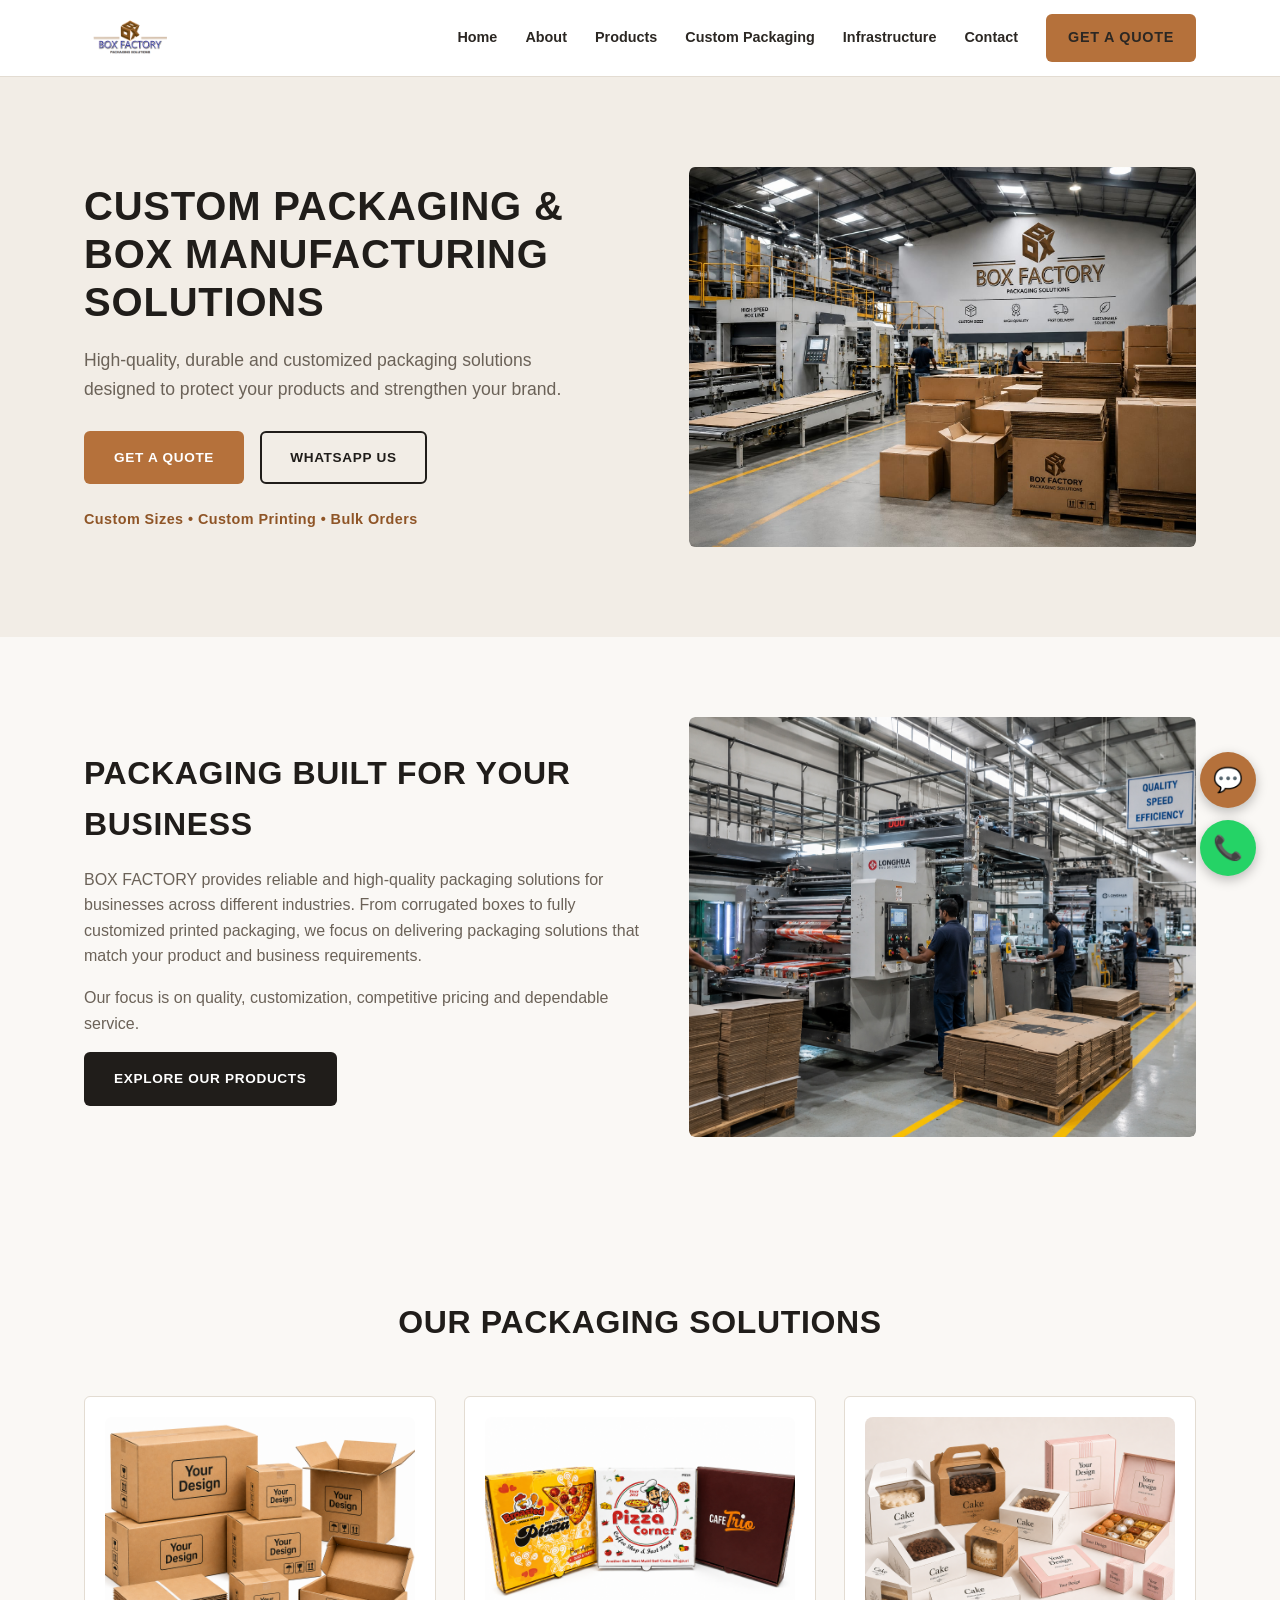
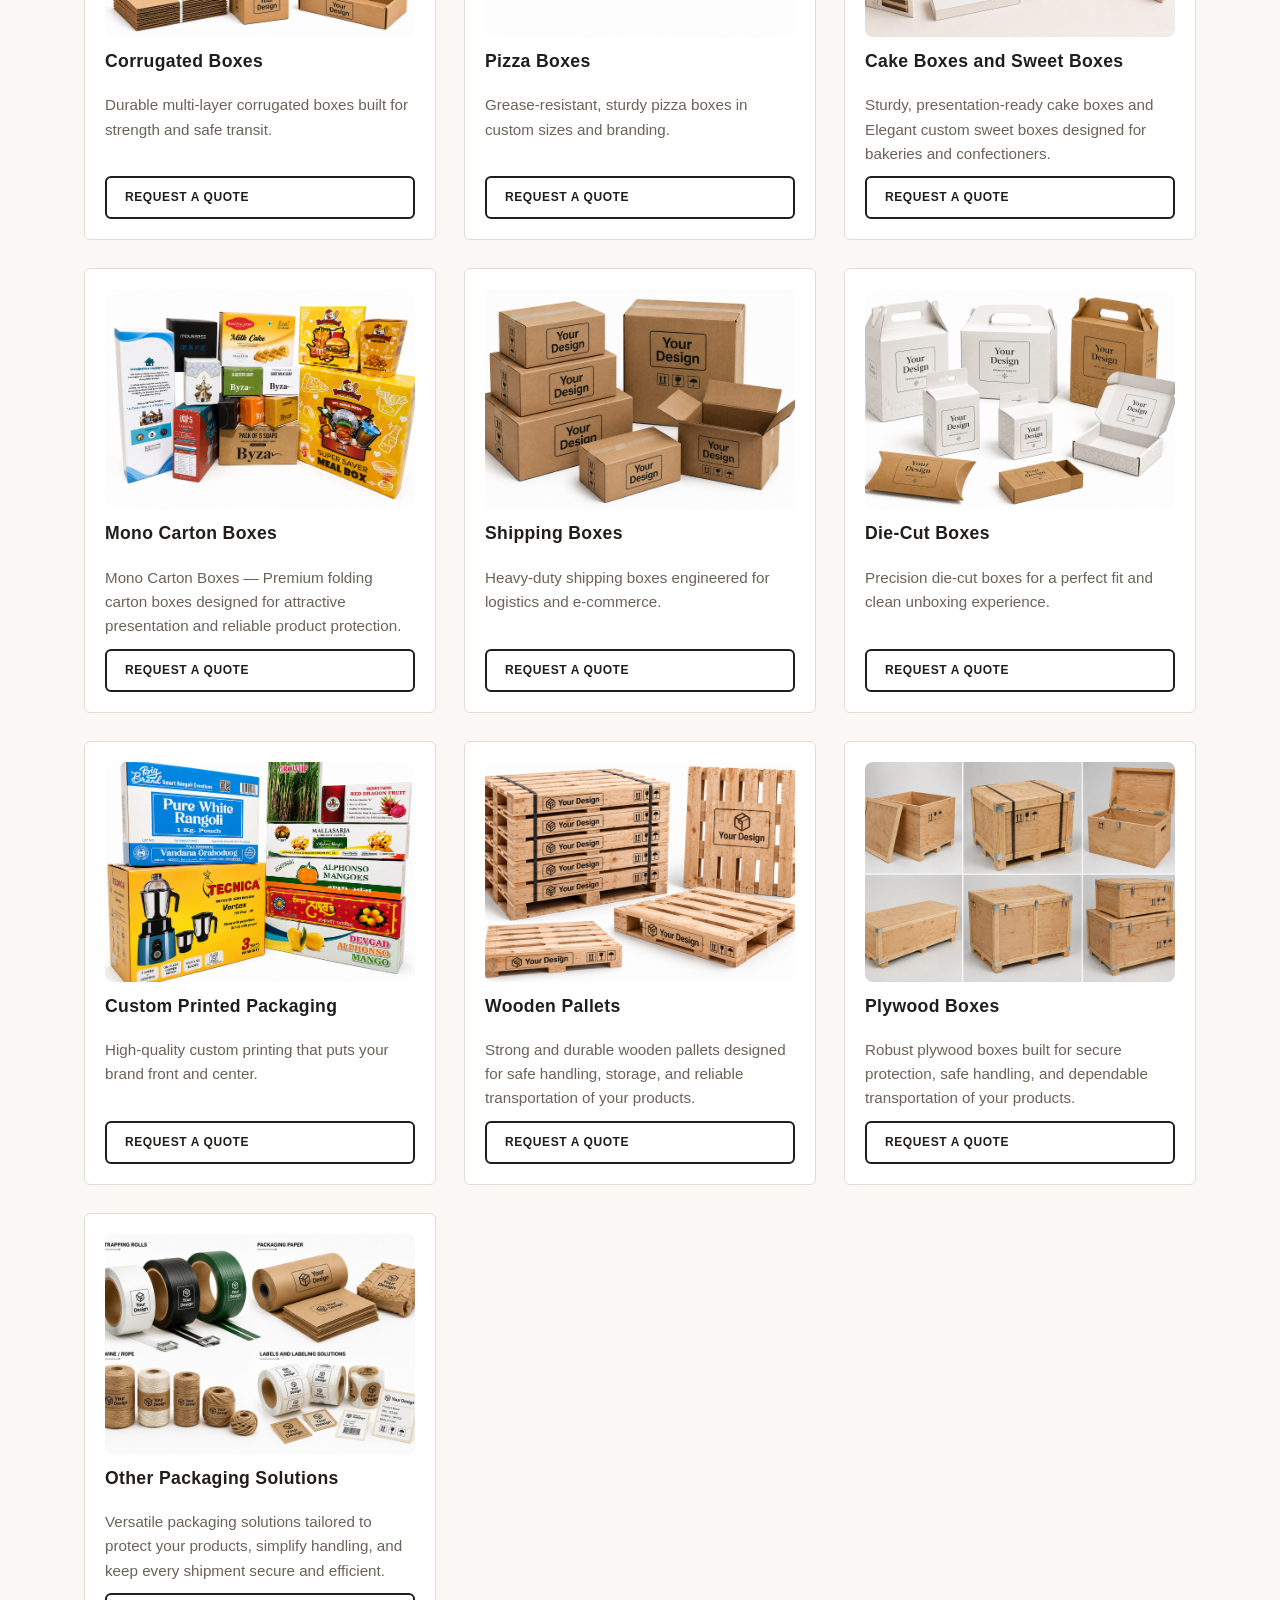
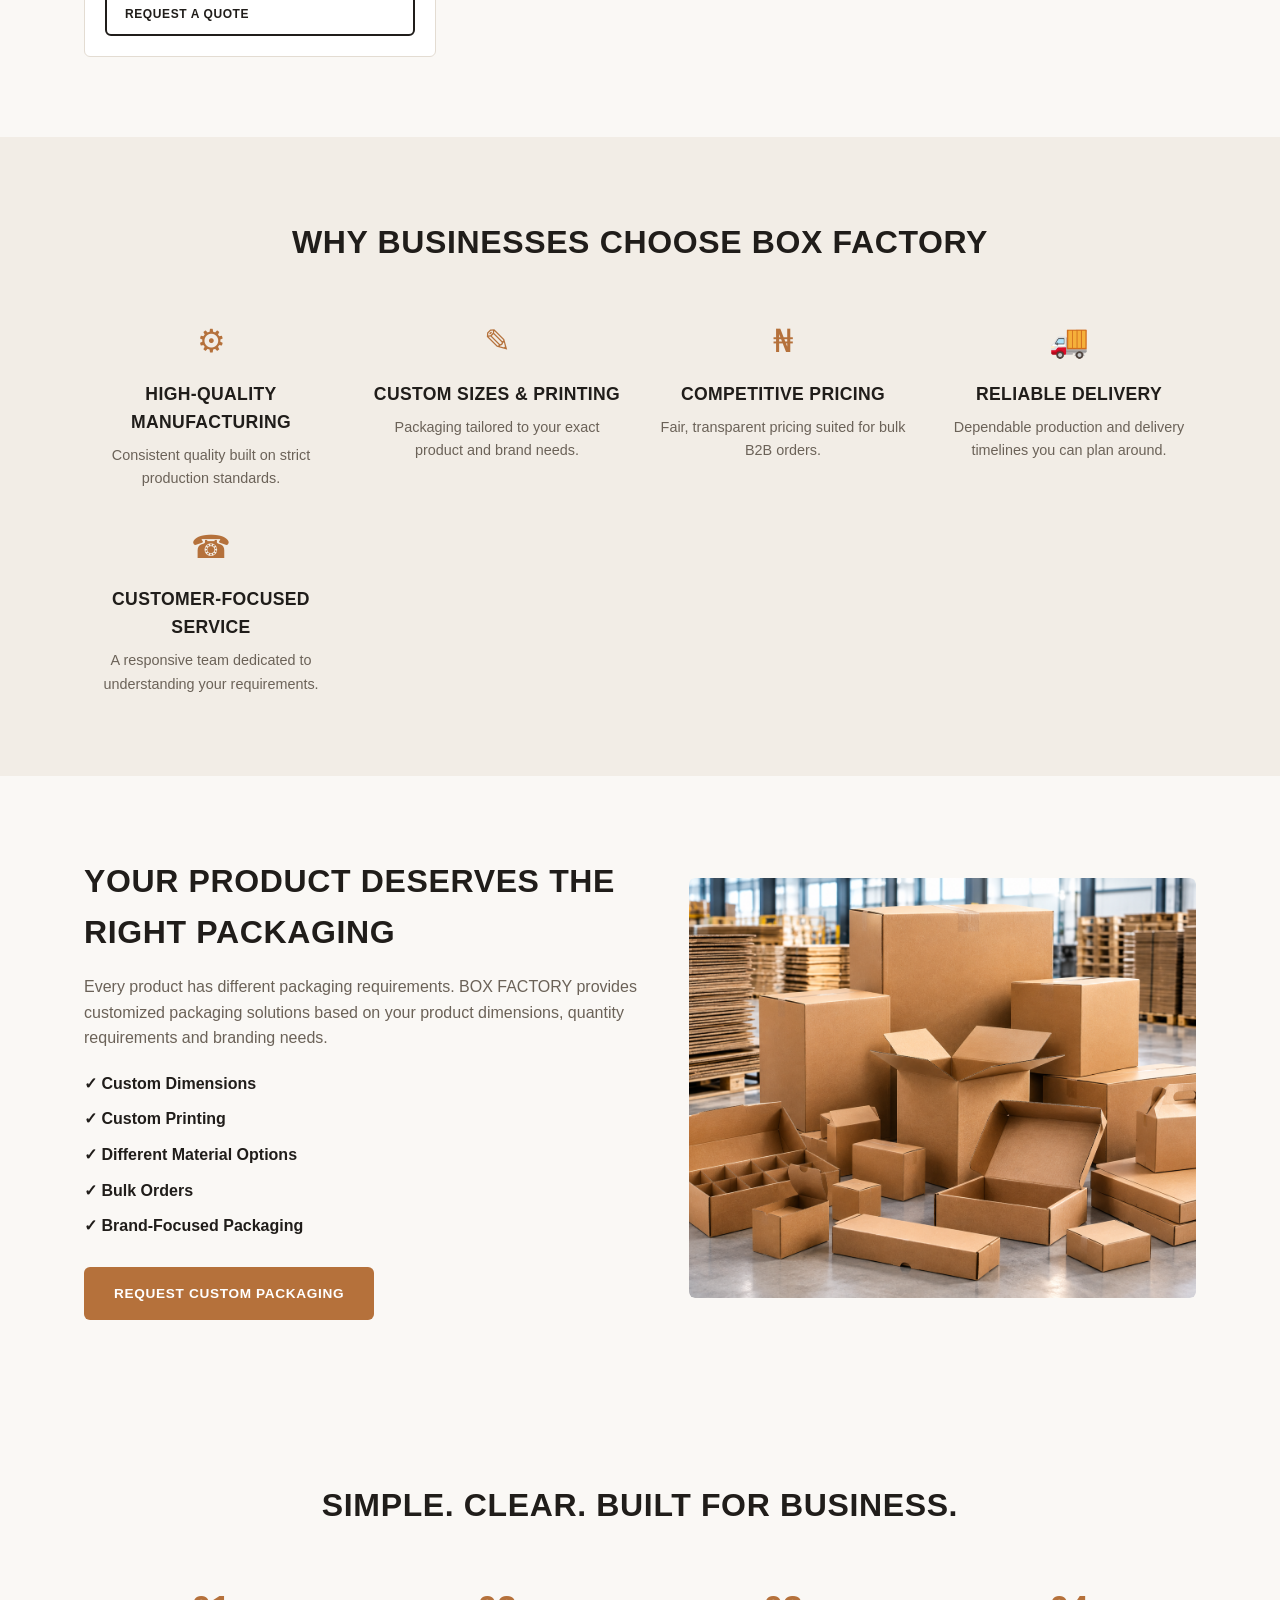
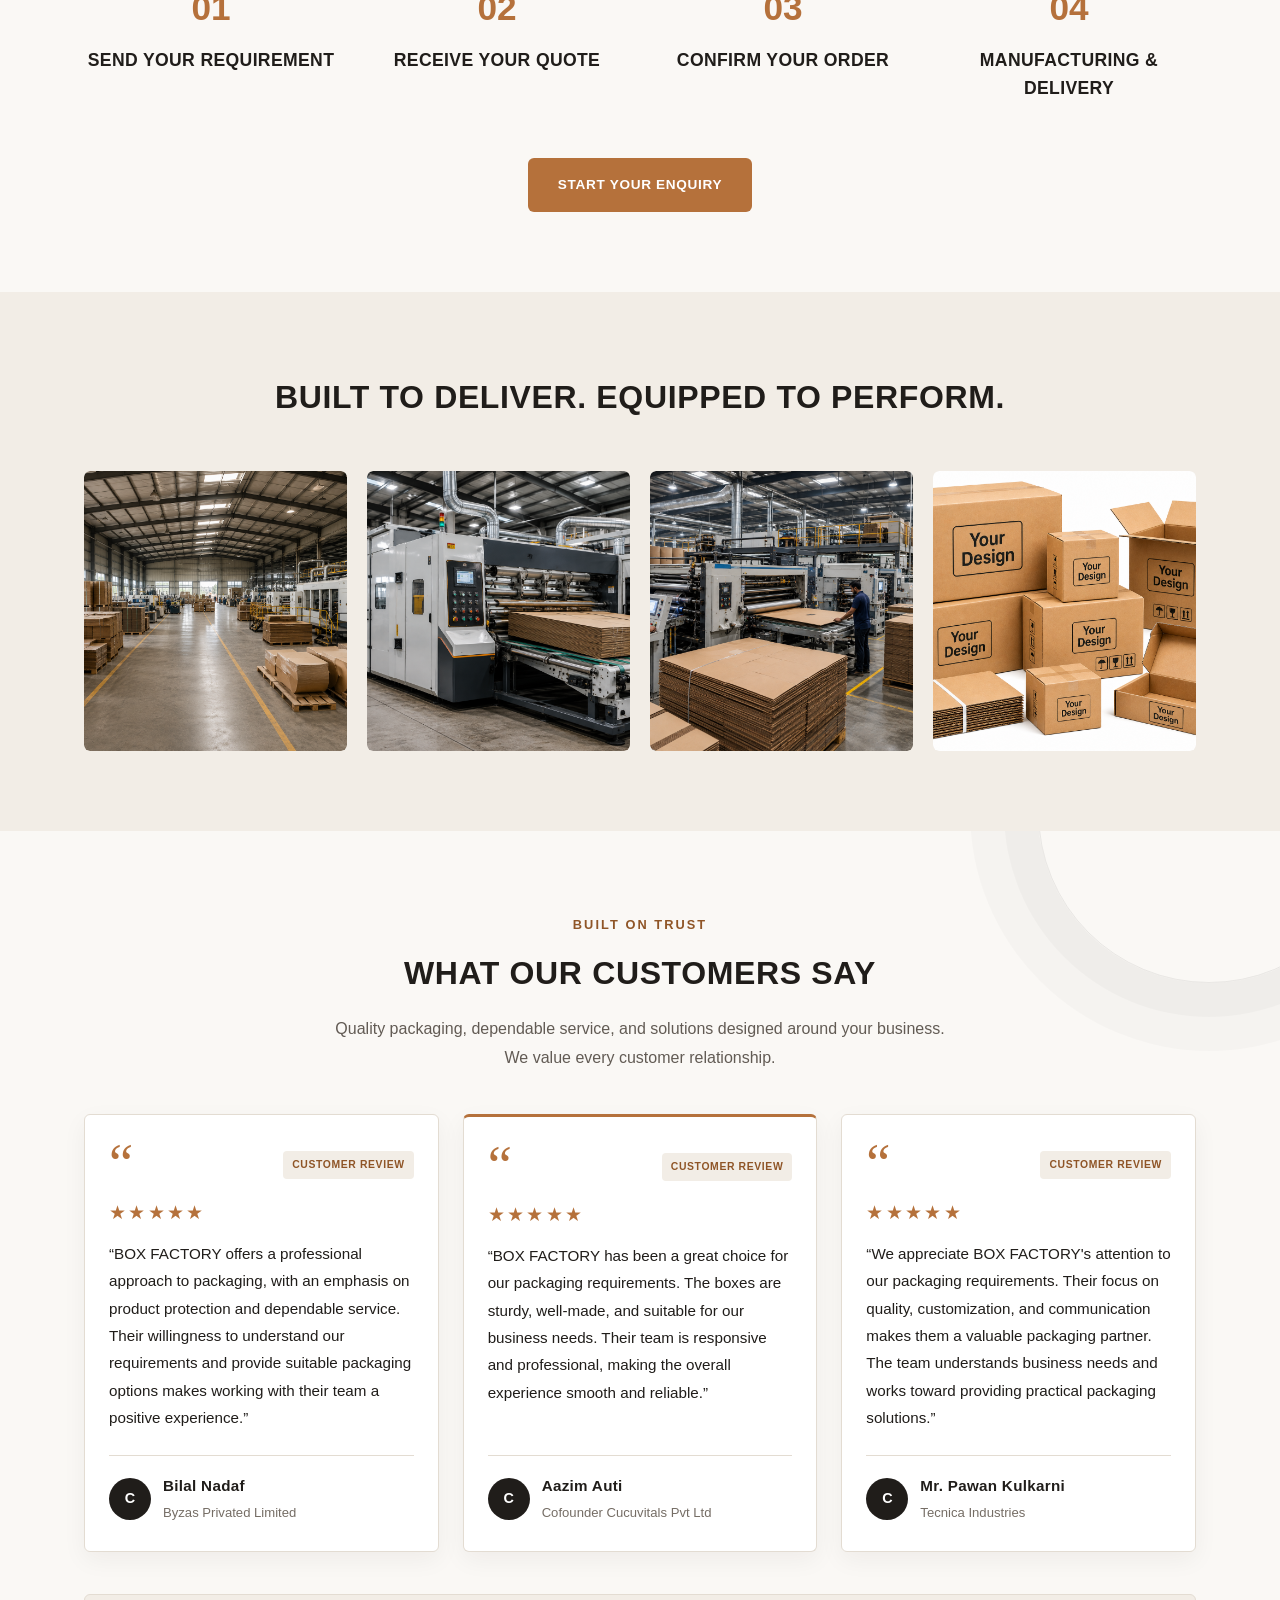
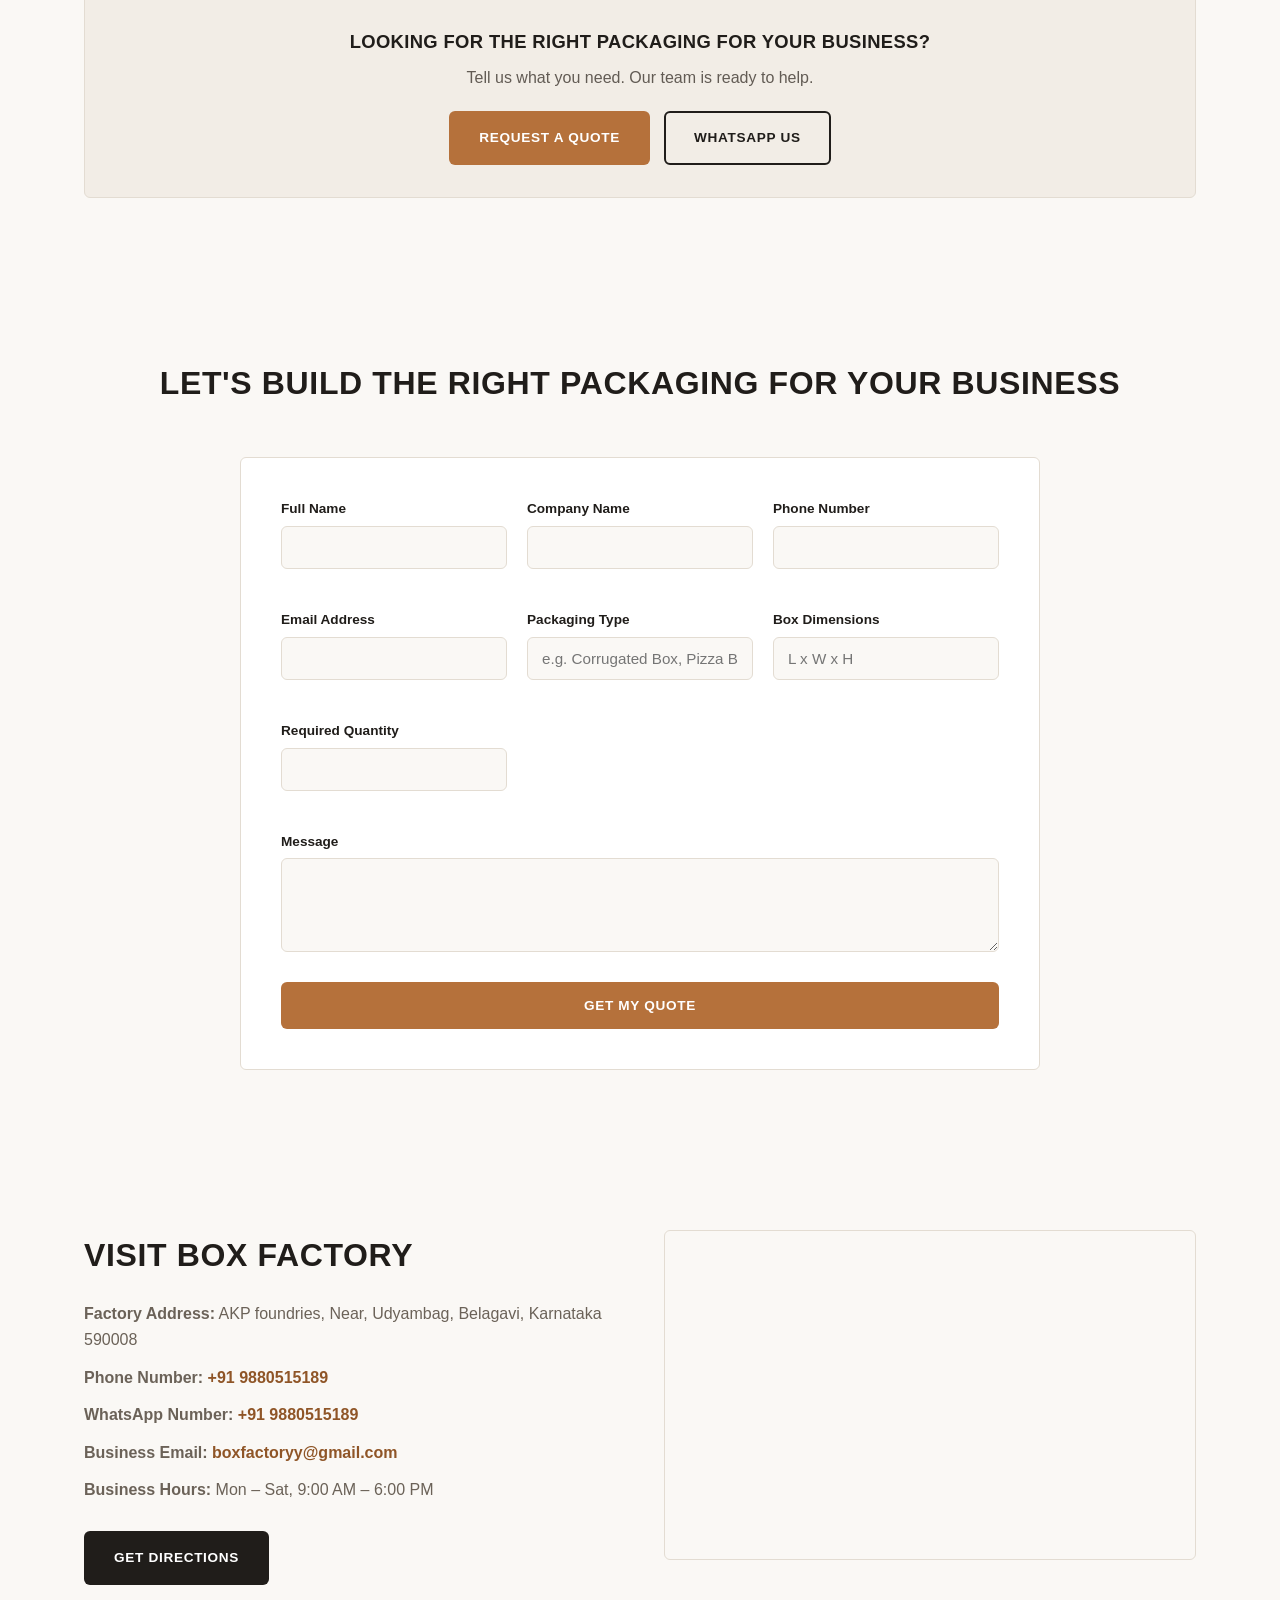
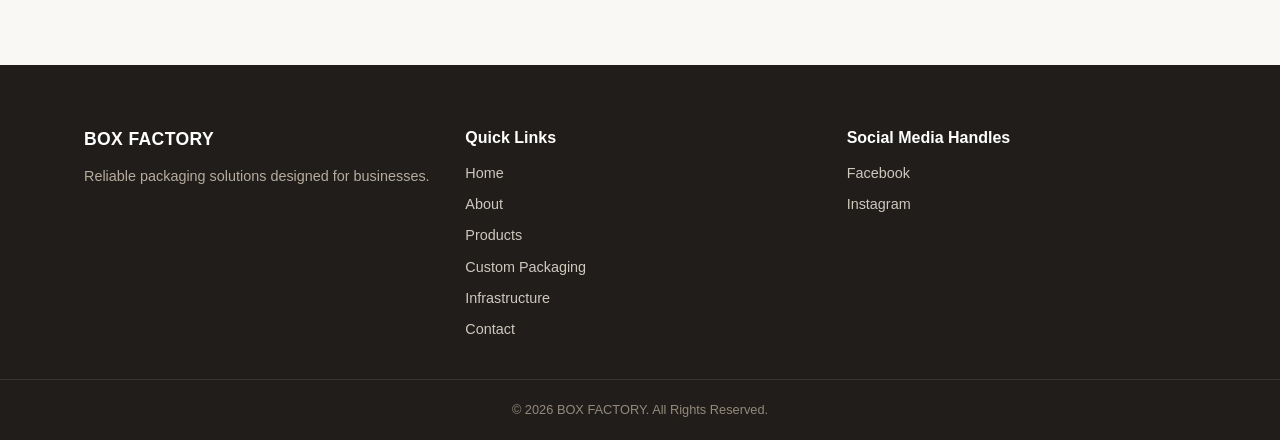
==== commit fcd176f6: "Update customer reviews in index.html" ====
--- a/index.html
+++ b/index.html
@@ -298,11 +298,11 @@
             <span class="review-badge">CUSTOMER REVIEW</span>
           </div>
           <div class="review-stars" aria-label="Example rating: five out of five stars">★★★★★</div>
-          <p class="review-text">Add a genuine customer review about the quality and durability of BOX FACTORY packaging here.</p>
+          <p class="review-text">“BOX FACTORY offers a professional approach to packaging, with an emphasis on product protection and dependable service. Their willingness to understand our requirements and provide suitable packaging options makes working with their team a positive experience.”</p>
           <div class="review-divider"></div>
           <div class="review-customer">
             <div class="review-avatar" aria-hidden="true">C</div>
-            <div><h3>Customer Name</h3><p>Company Name</p></div>
+            <div><h3>Bilal Nadaf</h3><p>Byzas Privated Limited</p></div>
           </div>
         </article>
 
@@ -312,11 +312,11 @@
             <span class="review-badge">CUSTOMER REVIEW</span>
           </div>
           <div class="review-stars" aria-label="Example rating: five out of five stars">★★★★★</div>
-          <p class="review-text">Add genuine feedback about custom box sizes, printing quality, communication, or the ordering experience here.</p>
+          <p class="review-text">“BOX FACTORY has been a great choice for our packaging requirements. The boxes are sturdy, well-made, and suitable for our business needs. Their team is responsive and professional, making the overall experience smooth and reliable.”</p>
           <div class="review-divider"></div>
           <div class="review-customer">
             <div class="review-avatar" aria-hidden="true">C</div>
-            <div><h3>Customer Name</h3><p>Company Name</p></div>
+            <div><h3>Aazim Auti</h3><p>Cofounder Cucuvitals Pvt Ltd</p></div>
           </div>
         </article>
 
@@ -326,11 +326,11 @@
             <span class="review-badge">CUSTOMER REVIEW</span>
           </div>
           <div class="review-stars" aria-label="Example rating: five out of five stars">★★★★★</div>
-          <p class="review-text">Add genuine feedback about customer service, delivery coordination, or how the packaging meets business requirements here.</p>
+          <p class="review-text">“We appreciate BOX FACTORY's attention to our packaging requirements. Their focus on quality, customization, and communication makes them a valuable packaging partner. The team understands business needs and works toward providing practical packaging solutions.”</p>
           <div class="review-divider"></div>
           <div class="review-customer">
             <div class="review-avatar" aria-hidden="true">C</div>
-            <div><h3>Customer Name</h3><p>Company Name</p></div>
+            <div><h3>Mr. Pawan Kulkarni</h3><p>Tecnica Industries</p></div>
           </div>
         </article>
       </div>
--- a/css/style.css
+++ b/css/style.css
@@ -498,3 +498,247 @@
   .nav-cta { width: 100%; text-align: center; }
   .hamburger { display: flex; }
 }
+
+
+/* =========================================================
+   BOX FACTORY — CUSTOMER REVIEWS SECTION
+   Add this file after css/style.css, or append its contents
+   to the bottom of css/style.css.
+   Uses the site's existing theme variables where available.
+========================================================= */
+
+.customer-reviews {
+  position: relative;
+  overflow: hidden;
+  background: var(--bg, #faf8f5);
+  isolation: isolate;
+}
+
+.customer-reviews::before {
+  content: "";
+  position: absolute;
+  z-index: -1;
+  width: 340px;
+  height: 340px;
+  top: -190px;
+  right: -100px;
+  border: 1px solid rgba(32, 29, 26, 0.08);
+  border-radius: 50%;
+  box-shadow: 0 0 0 34px rgba(32, 29, 26, 0.025),
+              0 0 0 68px rgba(32, 29, 26, 0.02);
+  pointer-events: none;
+}
+
+.reviews-header {
+  max-width: 720px;
+  margin: 0 auto 42px;
+  text-align: center;
+}
+
+.reviews-label {
+  display: inline-block;
+  margin-bottom: 12px;
+  color: var(--accent-dark, #8f5527);
+  font-size: 0.8rem;
+  font-weight: 800;
+  letter-spacing: 0.16em;
+}
+
+.reviews-header .section-title {
+  margin-top: 0;
+  margin-bottom: 16px;
+}
+
+.reviews-description {
+  max-width: 620px;
+  margin: 0 auto;
+  color: var(--text-muted, #625b54);
+  line-height: 1.8;
+}
+
+.reviews-grid {
+  display: grid;
+  grid-template-columns: repeat(3, minmax(0, 1fr));
+  gap: 24px;
+  align-items: stretch;
+}
+
+.review-card {
+  display: flex;
+  flex-direction: column;
+  min-width: 0;
+  padding: 28px 24px;
+  background: var(--white, #fff);
+  border: 1px solid var(--border, #e3dcd2);
+  border-radius: var(--radius, 12px);
+  box-shadow: 0 8px 24px rgba(32, 29, 26, 0.05);
+  transition: transform 200ms ease, box-shadow 200ms ease;
+}
+
+.review-card:hover {
+  transform: translateY(-4px);
+  box-shadow: 0 14px 30px rgba(32, 29, 26, 0.10);
+}
+
+.review-card-featured {
+  border-top: 3px solid var(--accent, #b5713b);
+}
+
+.review-top {
+  display: flex;
+  align-items: center;
+  justify-content: space-between;
+  gap: 10px;
+  margin-bottom: 14px;
+}
+
+.review-quote {
+  color: var(--accent, #b5713b);
+  font-family: Georgia, "Times New Roman", serif;
+  font-size: 3.4rem;
+  line-height: 0.8;
+}
+
+.review-badge {
+  padding: 6px 9px;
+  color: var(--accent-dark, #8f5527);
+  background: var(--bg-alt, #f2ede6);
+  border-radius: 4px;
+  font-size: 0.65rem;
+  font-weight: 800;
+  letter-spacing: 0.06em;
+}
+
+.review-stars {
+  margin-bottom: 14px;
+  color: var(--accent, #b5713b);
+  font-size: 1.2rem;
+  letter-spacing: 0.12em;
+  line-height: 1.3;
+}
+
+.review-text {
+  flex-grow: 1;
+  margin: 0;
+  color: var(--charcoal, #201d1a);
+  font-size: 0.95rem;
+  line-height: 1.8;
+}
+
+.review-divider {
+  height: 1px;
+  margin: 24px 0 18px;
+  background: var(--border, #e3dcd2);
+}
+
+.review-customer {
+  display: flex;
+  align-items: center;
+  gap: 12px;
+}
+
+.review-avatar {
+  display: flex;
+  align-items: center;
+  justify-content: center;
+  flex: 0 0 42px;
+  width: 42px;
+  height: 42px;
+  color: var(--white, #fff);
+  background: var(--charcoal, #201d1a);
+  border-radius: 50%;
+  font-size: 0.9rem;
+  font-weight: 800;
+}
+
+.review-customer h3 {
+  margin: 0 0 3px;
+  color: var(--charcoal, #201d1a);
+  font-size: 0.95rem;
+  font-weight: 800;
+}
+
+.review-customer p {
+  margin: 0;
+  color: var(--text-muted, #756d65);
+  font-size: 0.82rem;
+}
+
+.reviews-cta {
+  margin-top: 42px;
+  padding: 32px 24px;
+  background: var(--bg-alt, #f2ede6);
+  border: 1px solid var(--border, #e3dcd2);
+  border-radius: var(--radius, 12px);
+  text-align: center;
+}
+
+.reviews-cta h3 {
+  margin: 0 0 8px;
+  color: var(--charcoal, #201d1a);
+  font-size: 1.15rem;
+}
+
+.reviews-cta > p {
+  margin: 0 0 20px;
+  color: var(--text-muted, #625b54);
+  line-height: 1.7;
+}
+
+.reviews-actions {
+  display: flex;
+  justify-content: center;
+  flex-wrap: wrap;
+  gap: 14px;
+}
+
+.reviews-actions .btn {
+  text-decoration: none;
+}
+
+@media (max-width: 900px) {
+  .reviews-grid {
+    grid-template-columns: repeat(2, minmax(0, 1fr));
+  }
+}
+
+@media (max-width: 600px) {
+  .reviews-header {
+    margin-bottom: 28px;
+  }
+
+  .reviews-grid {
+    grid-template-columns: 1fr;
+    gap: 18px;
+  }
+
+  .review-card {
+    padding: 24px 20px;
+  }
+
+  .reviews-cta {
+    padding: 26px 18px;
+  }
+
+  .reviews-actions {
+    flex-direction: column;
+  }
+
+  .reviews-actions .btn {
+    width: 100%;
+    box-sizing: border-box;
+    text-align: center;
+  }
+}
+
+@media (prefers-reduced-motion: reduce) {
+  .review-card {
+    transition: none;
+  }
+
+  .review-card:hover {
+    transform: none;
+  }
+}
+
+/* ===== END BOX FACTORY CUSTOMER REVIEWS SECTION ===== */
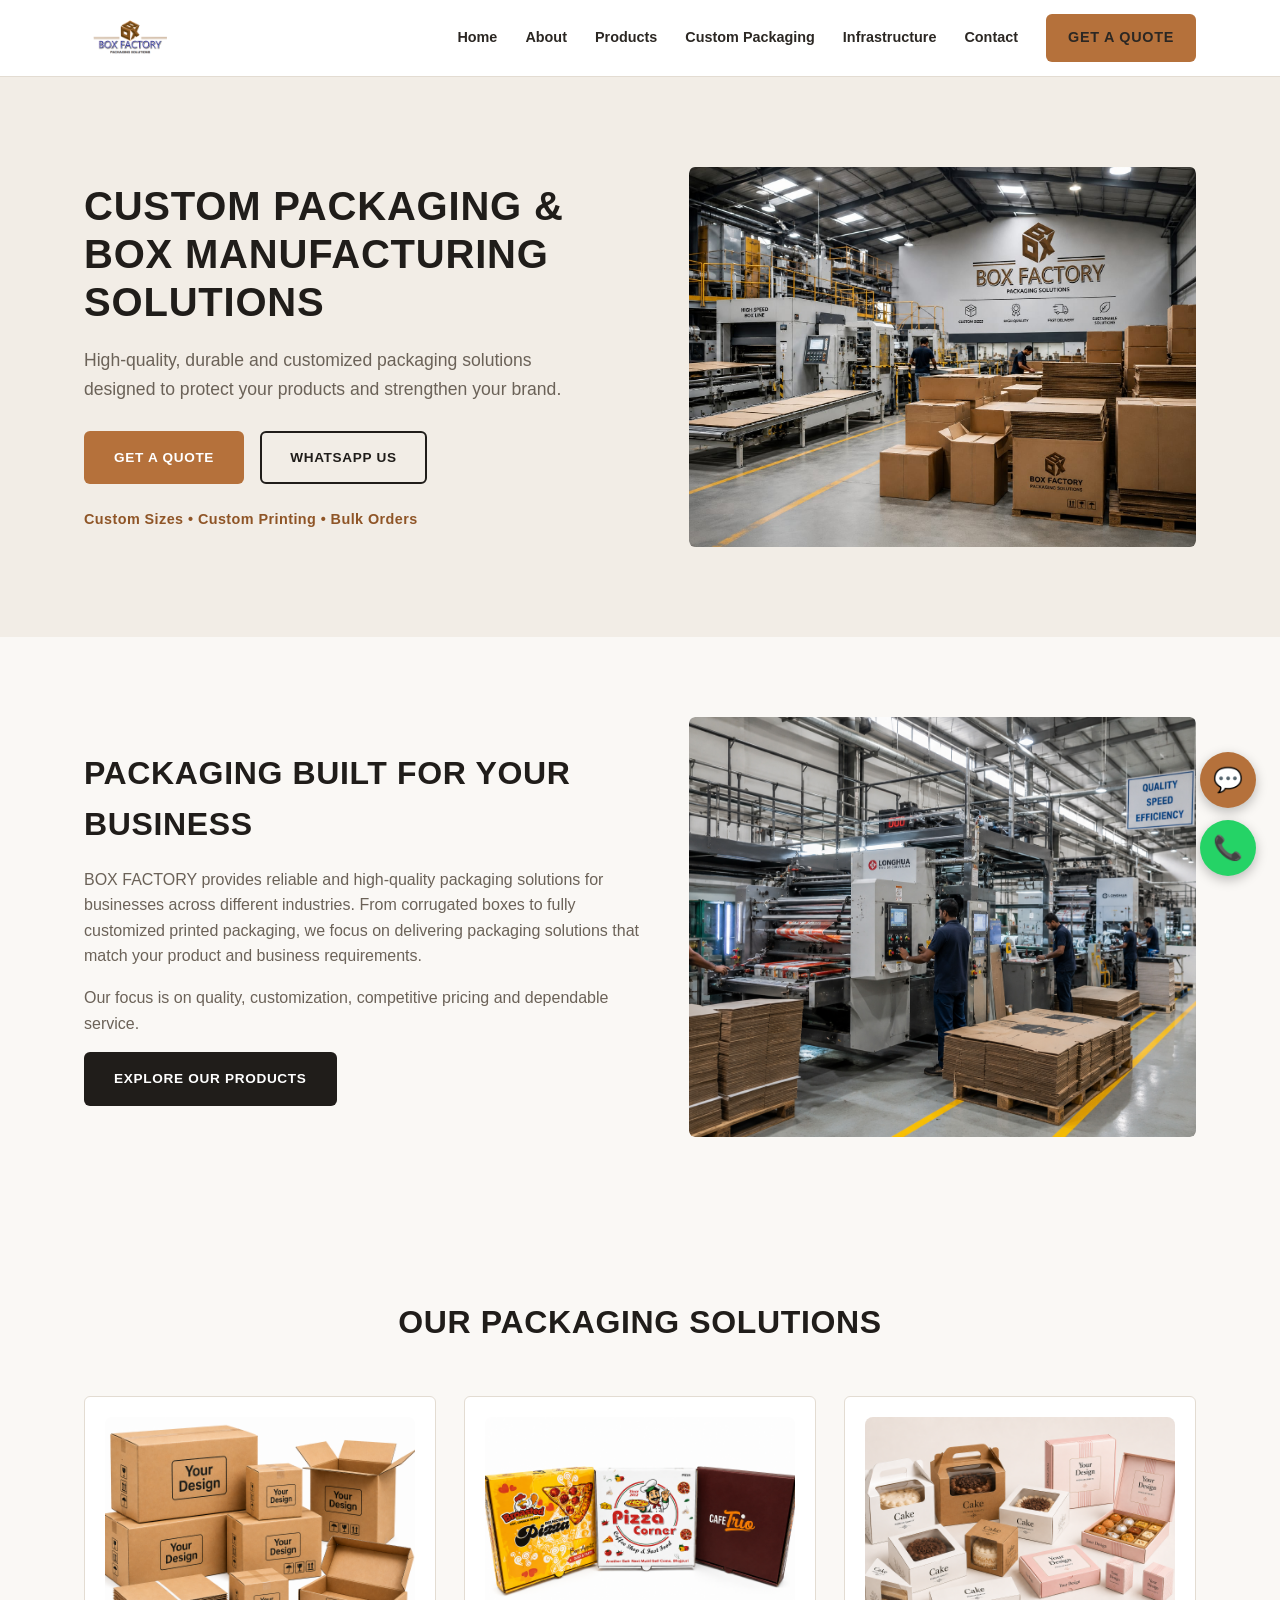
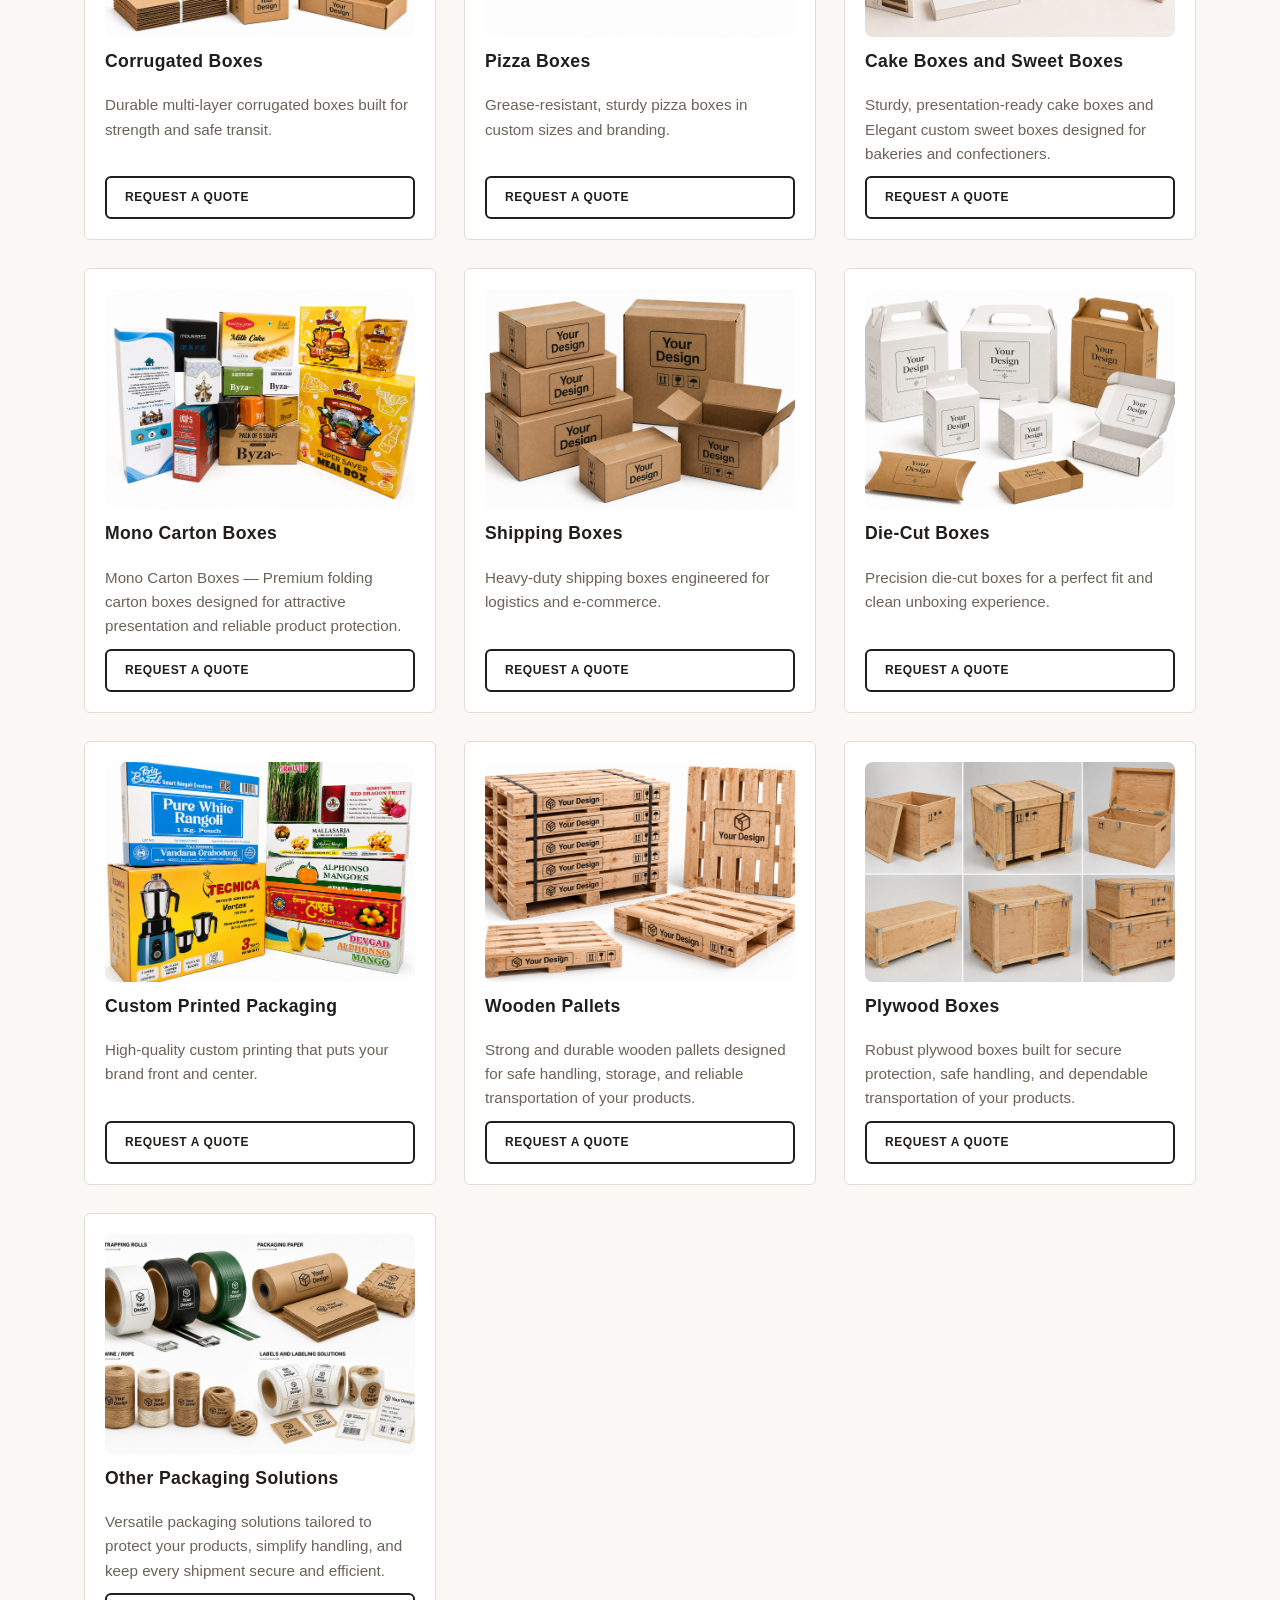
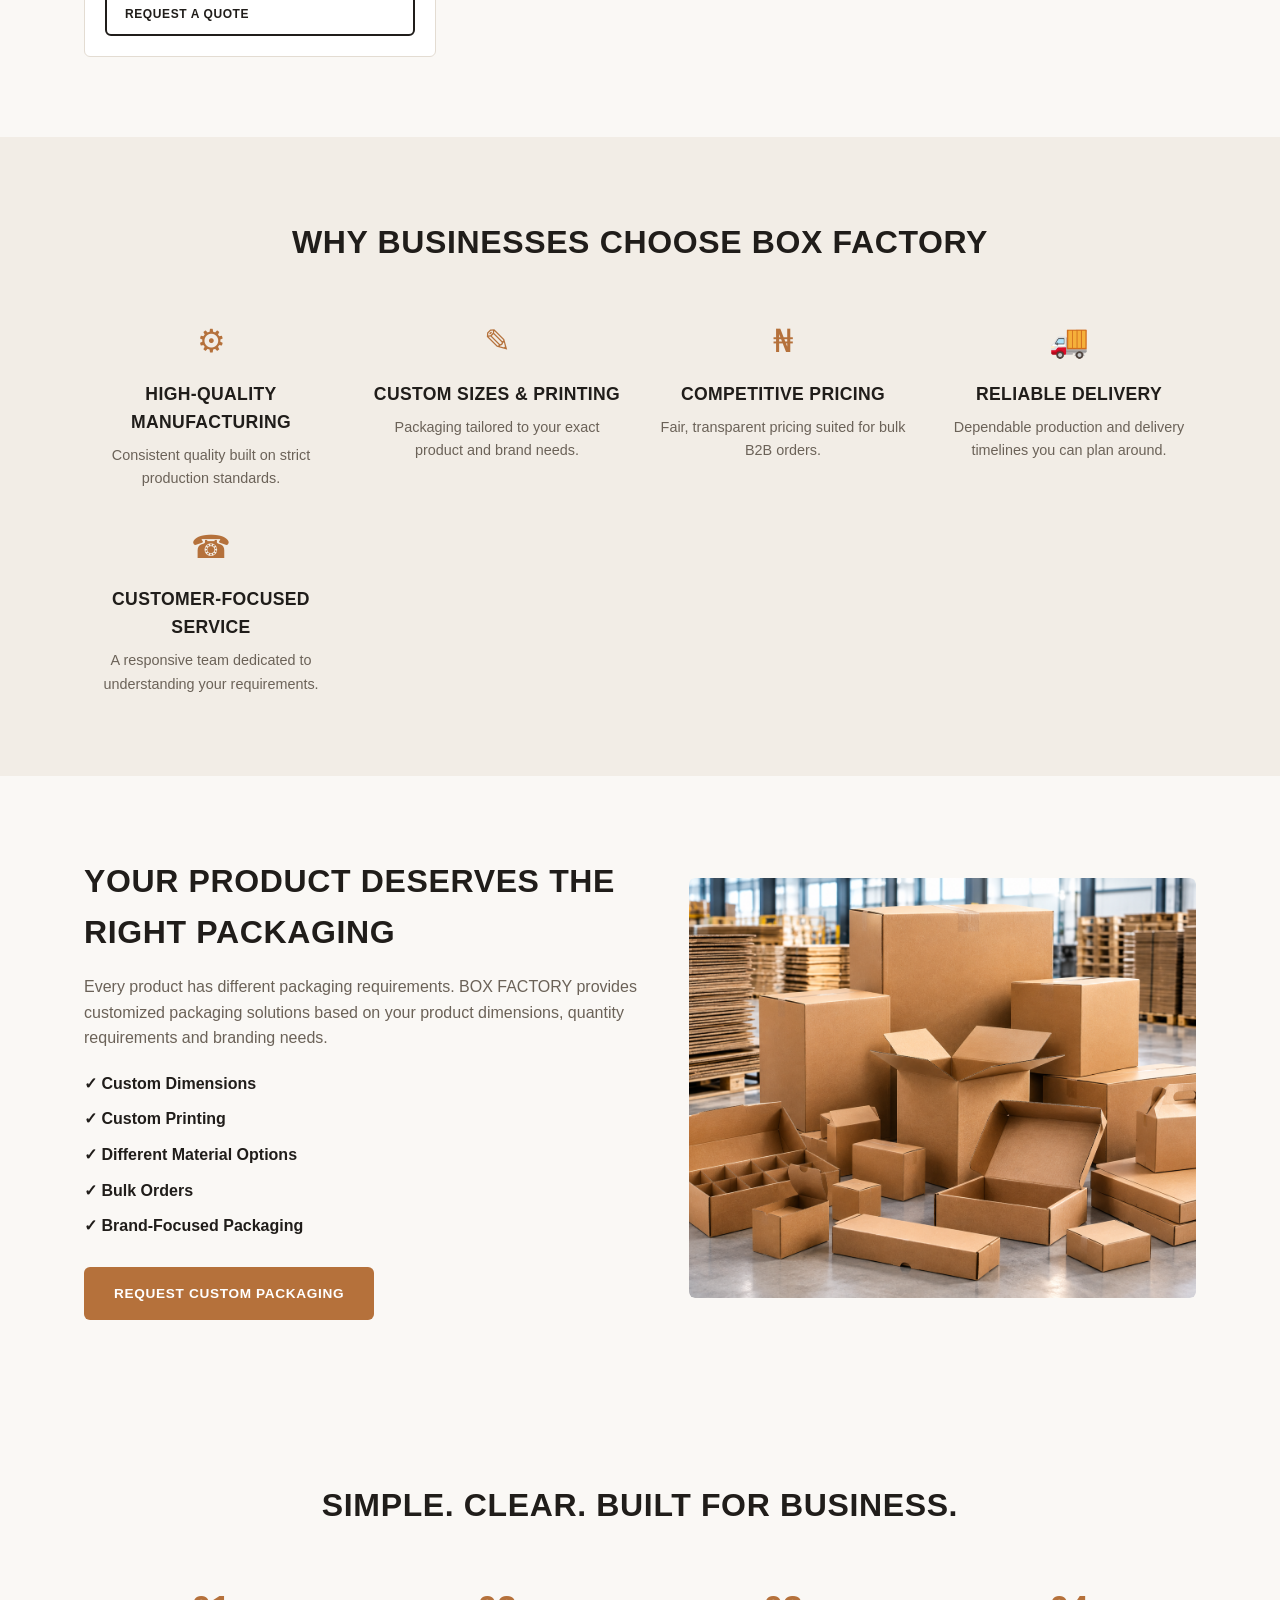
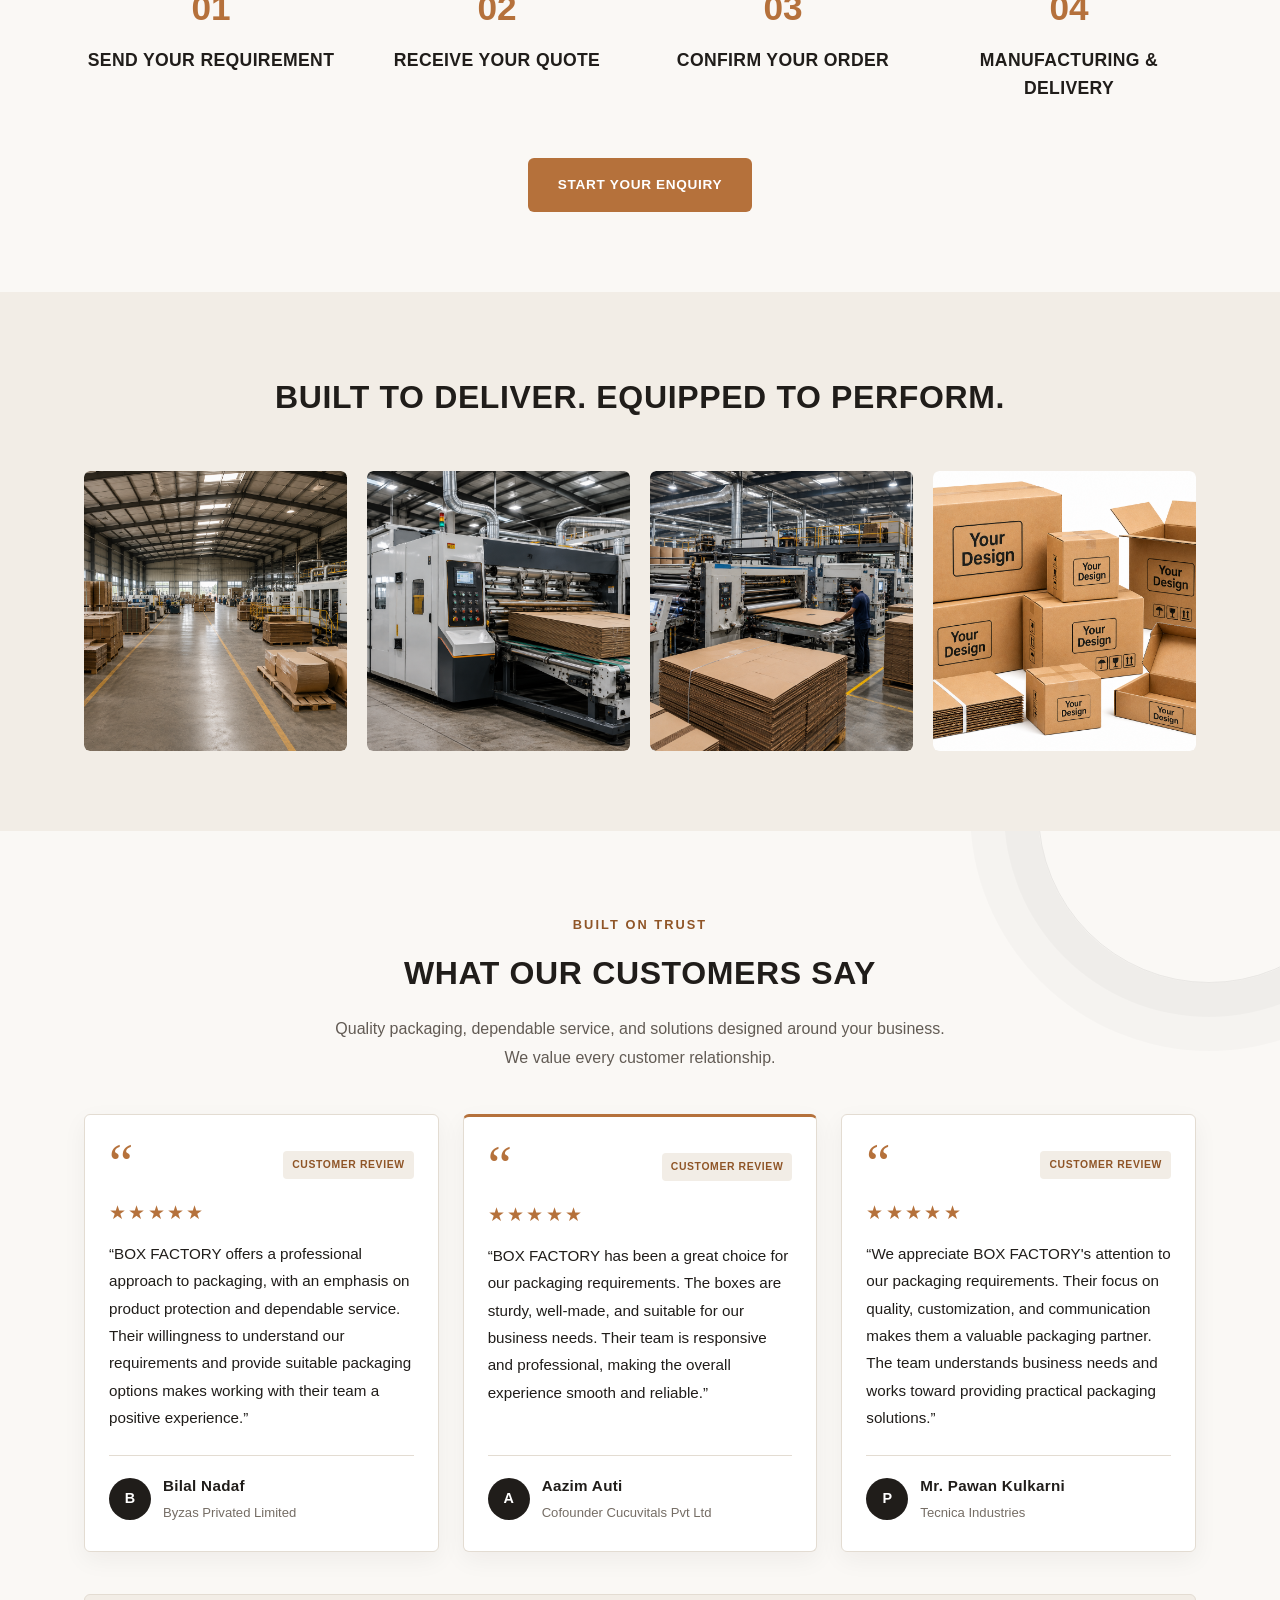
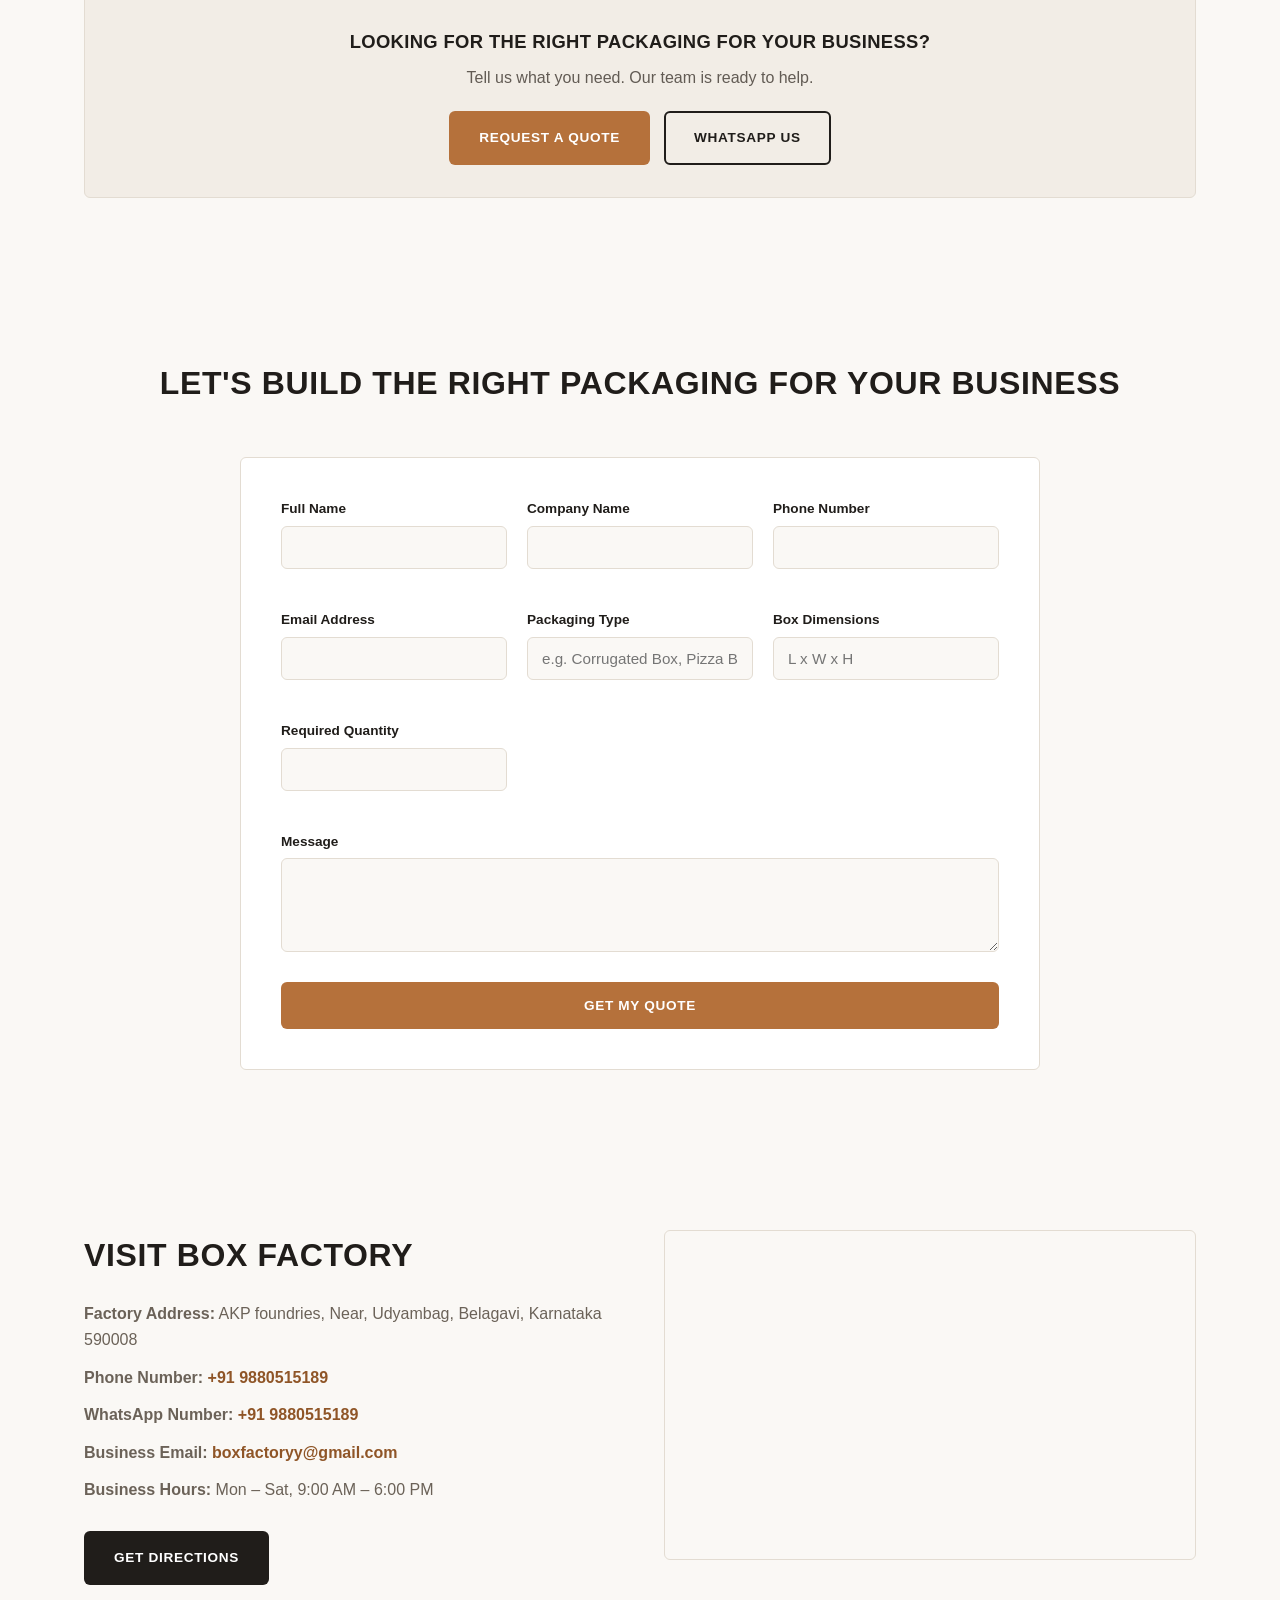
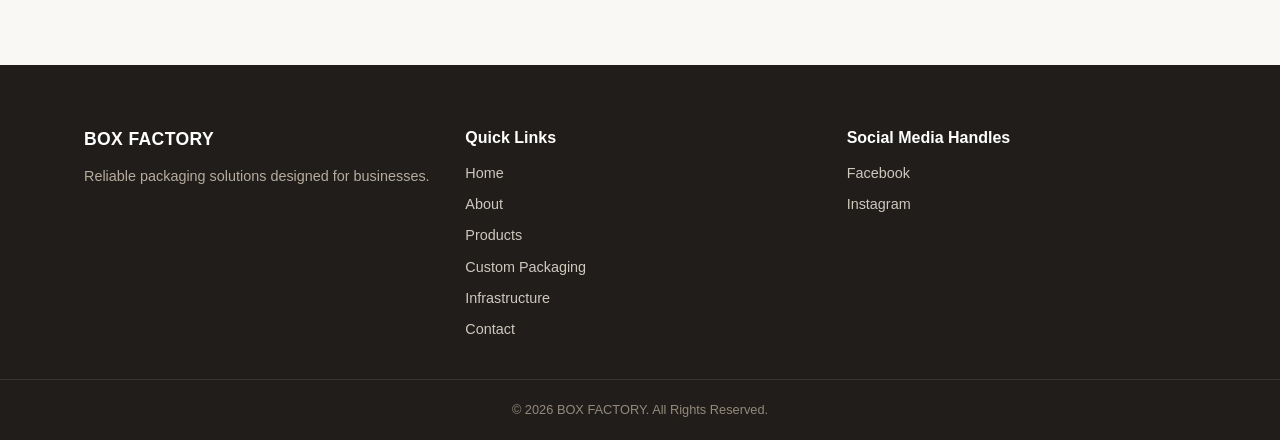
==== commit 4945d827: "Update index.html" ====
--- a/index.html
+++ b/index.html
@@ -301,7 +301,7 @@
           <p class="review-text">“BOX FACTORY offers a professional approach to packaging, with an emphasis on product protection and dependable service. Their willingness to understand our requirements and provide suitable packaging options makes working with their team a positive experience.”</p>
           <div class="review-divider"></div>
           <div class="review-customer">
-            <div class="review-avatar" aria-hidden="true">C</div>
+            <div class="review-avatar" aria-hidden="true">B</div>
             <div><h3>Bilal Nadaf</h3><p>Byzas Privated Limited</p></div>
           </div>
         </article>
@@ -315,7 +315,7 @@
           <p class="review-text">“BOX FACTORY has been a great choice for our packaging requirements. The boxes are sturdy, well-made, and suitable for our business needs. Their team is responsive and professional, making the overall experience smooth and reliable.”</p>
           <div class="review-divider"></div>
           <div class="review-customer">
-            <div class="review-avatar" aria-hidden="true">C</div>
+            <div class="review-avatar" aria-hidden="true">A</div>
             <div><h3>Aazim Auti</h3><p>Cofounder Cucuvitals Pvt Ltd</p></div>
           </div>
         </article>
@@ -329,7 +329,7 @@
           <p class="review-text">“We appreciate BOX FACTORY's attention to our packaging requirements. Their focus on quality, customization, and communication makes them a valuable packaging partner. The team understands business needs and works toward providing practical packaging solutions.”</p>
           <div class="review-divider"></div>
           <div class="review-customer">
-            <div class="review-avatar" aria-hidden="true">C</div>
+            <div class="review-avatar" aria-hidden="true">P</div>
             <div><h3>Mr. Pawan Kulkarni</h3><p>Tecnica Industries</p></div>
           </div>
         </article>
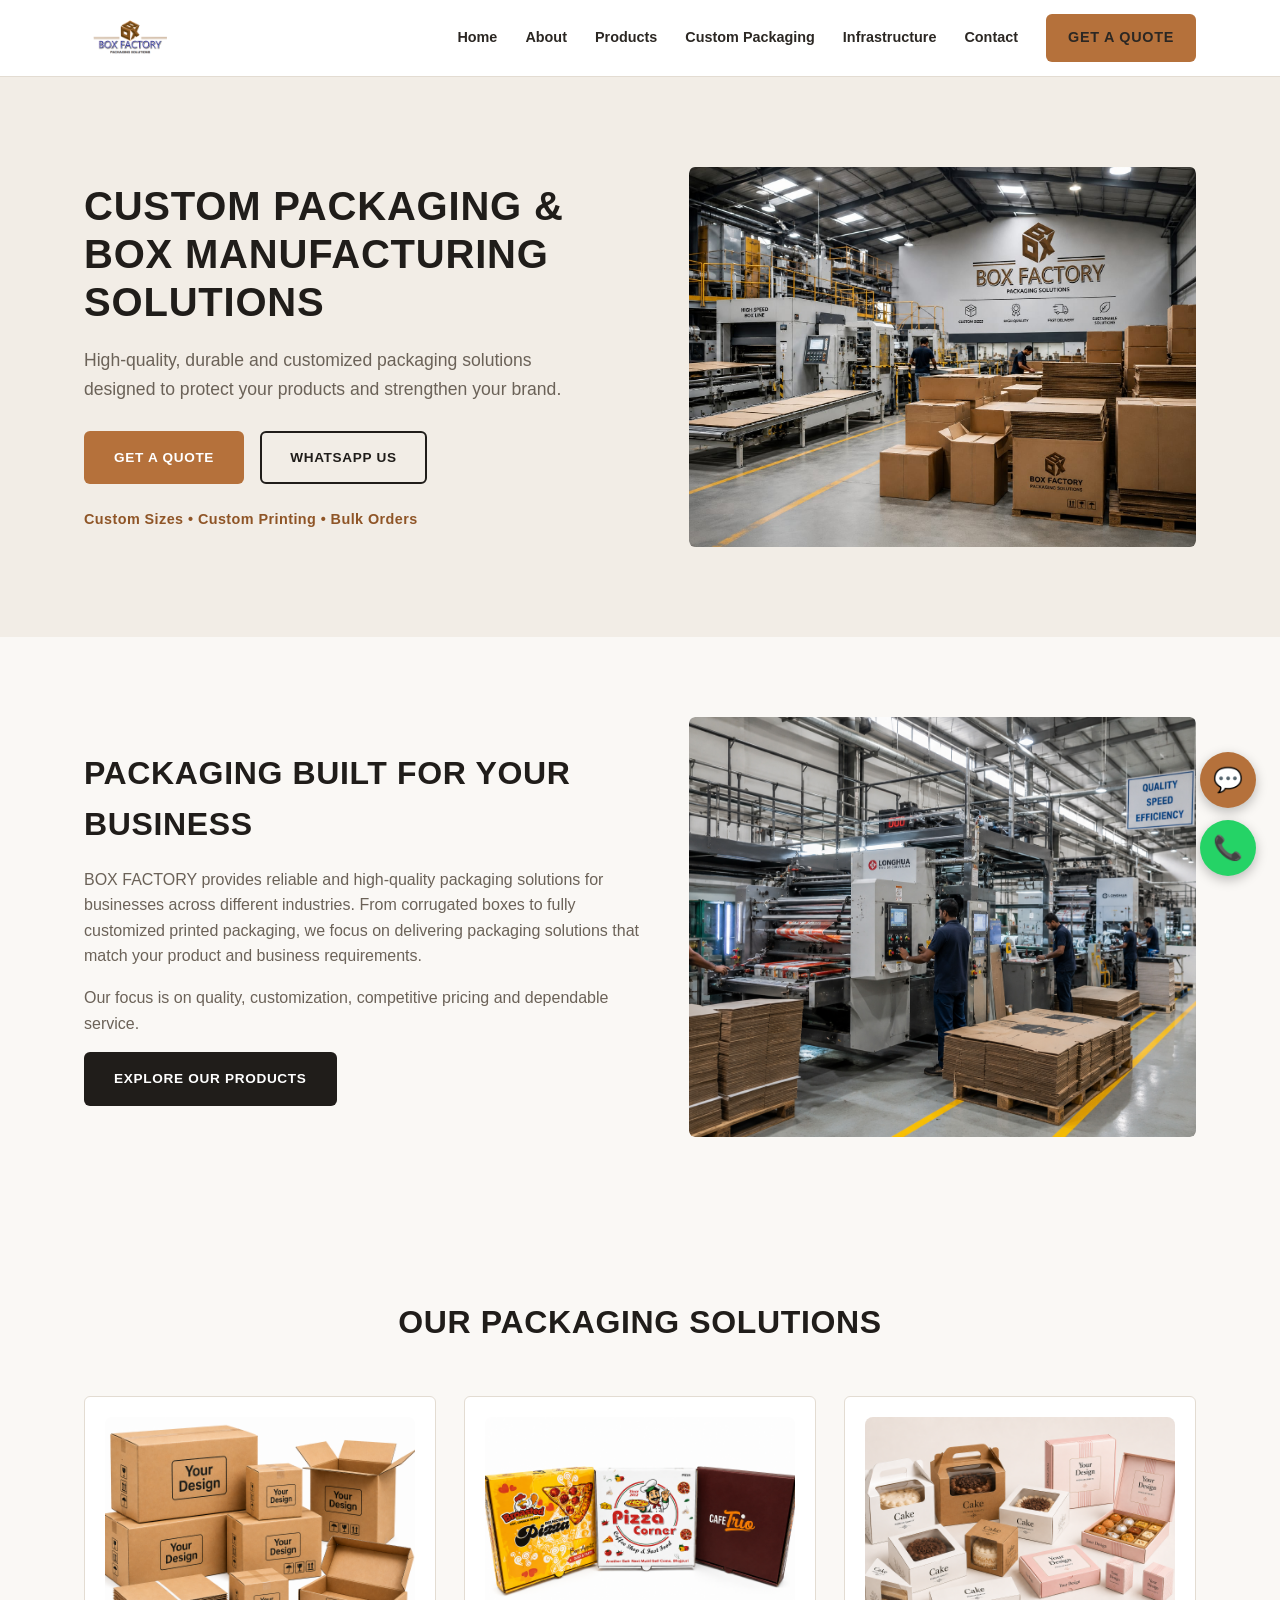
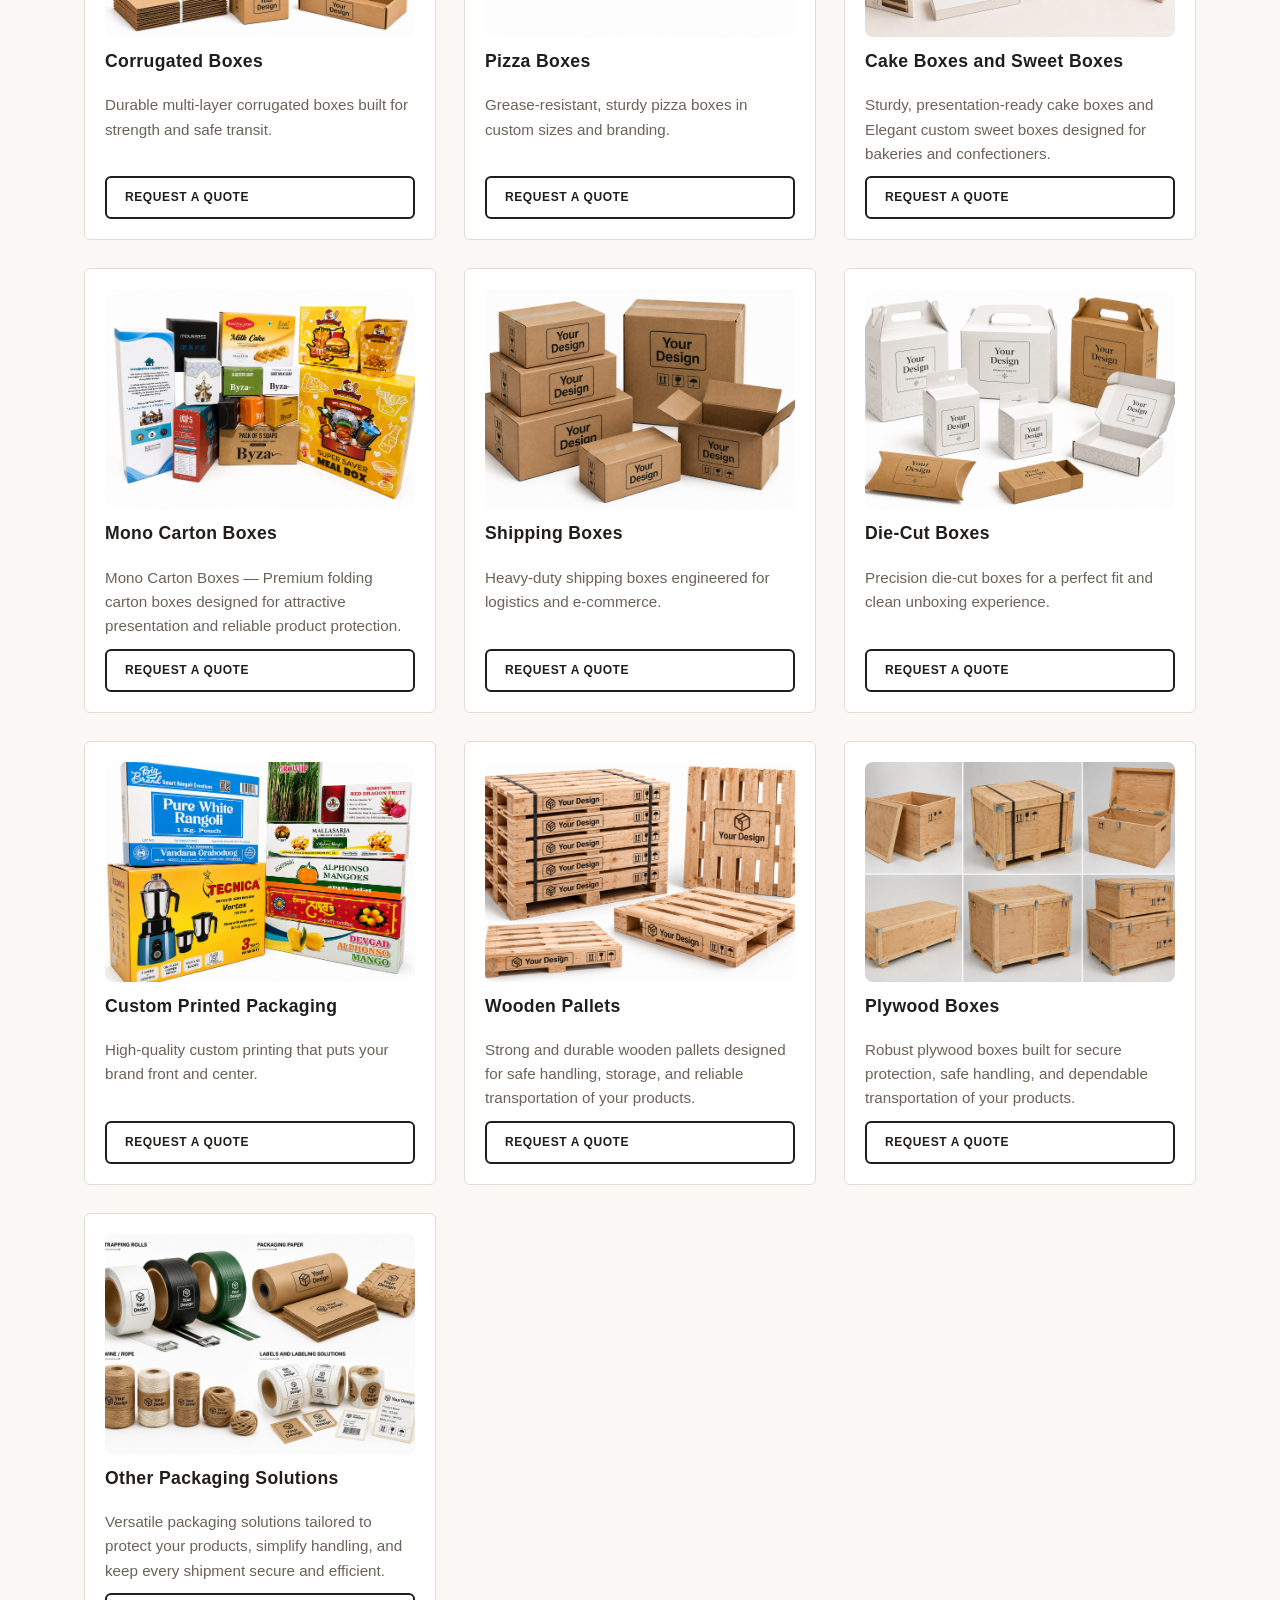
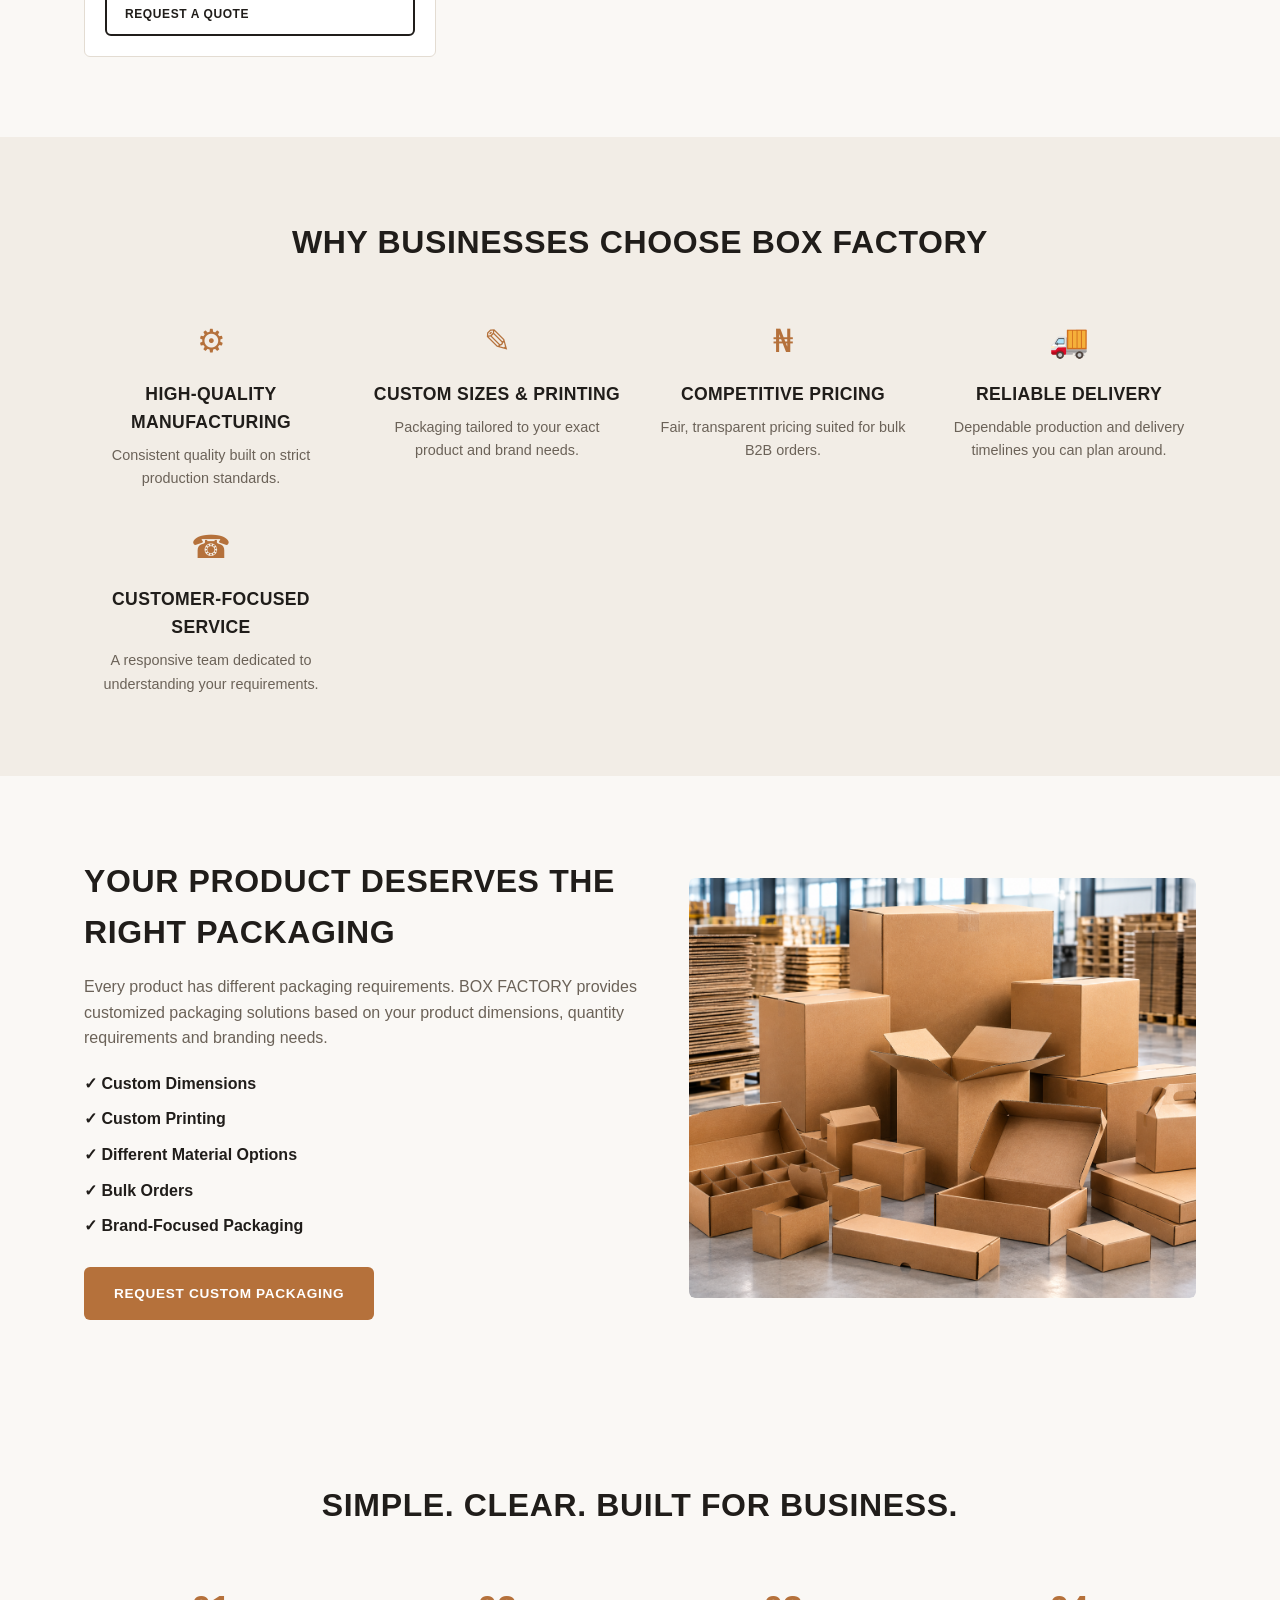
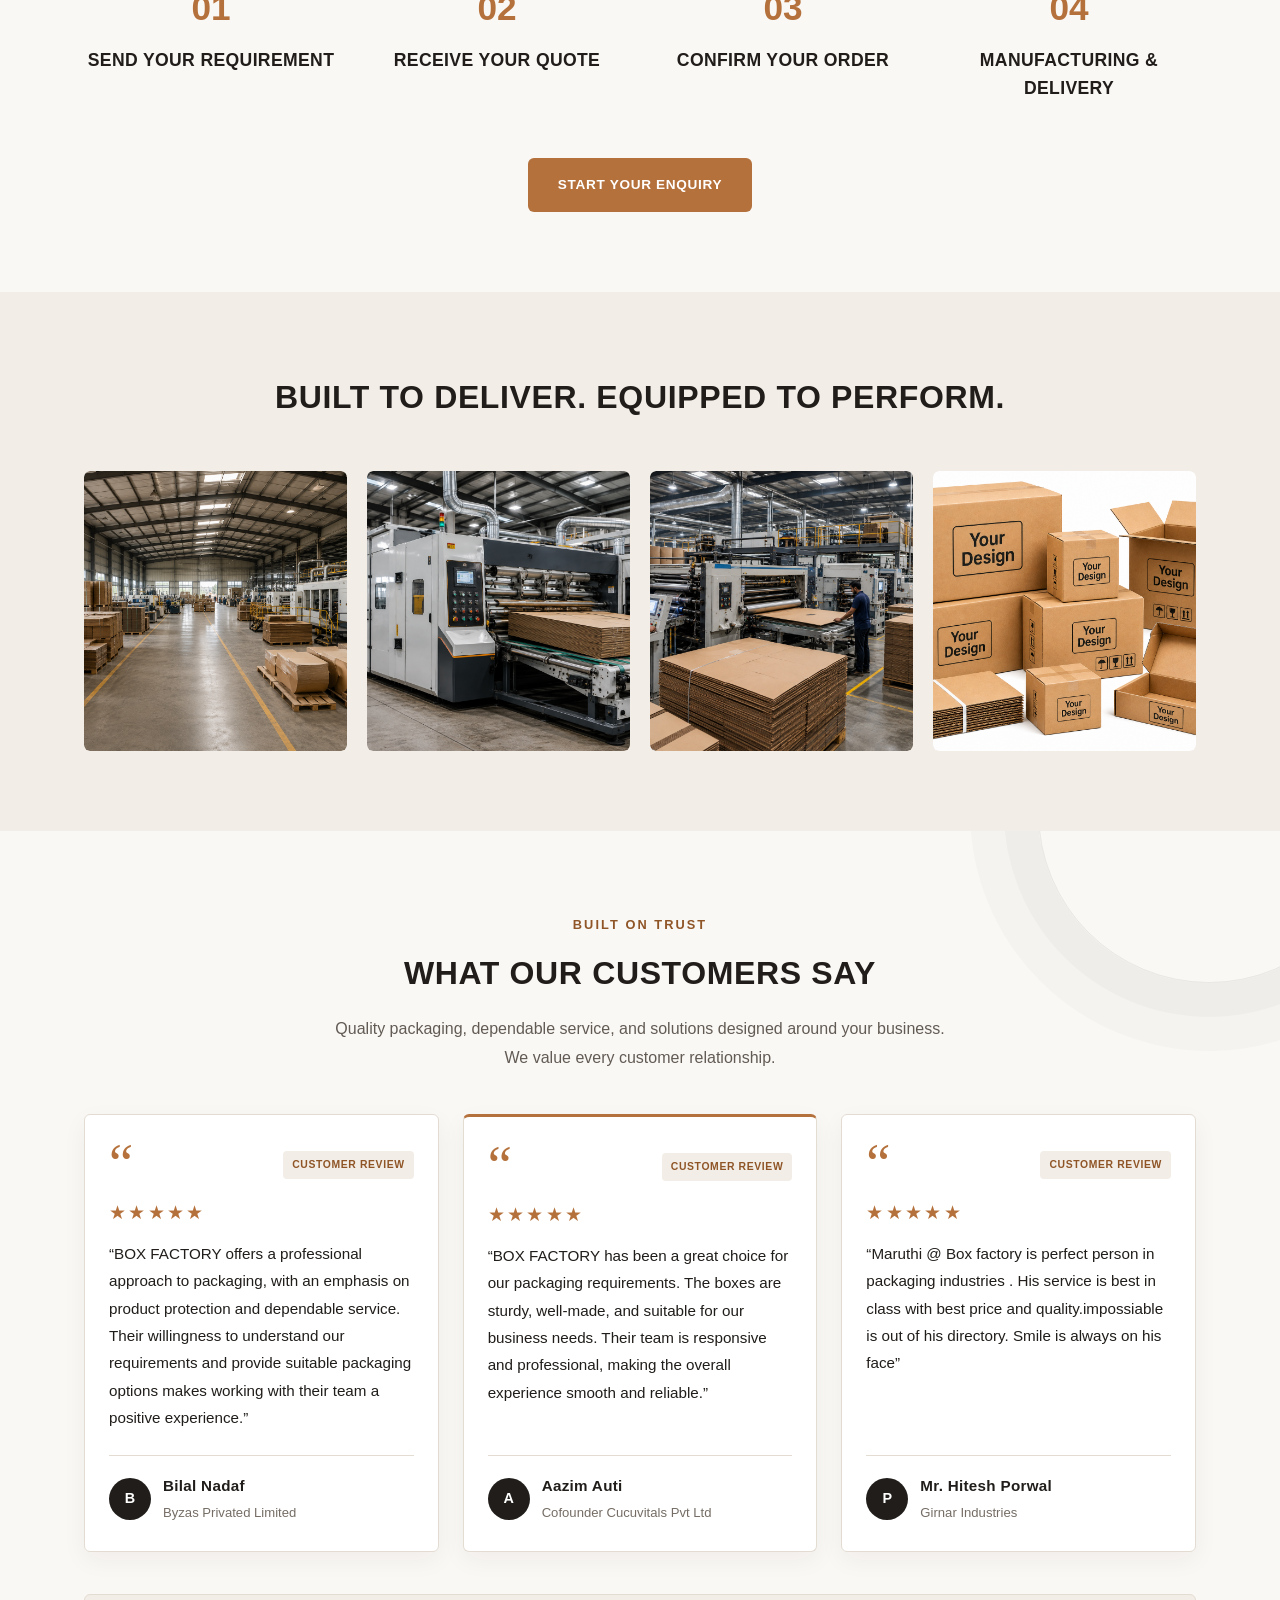
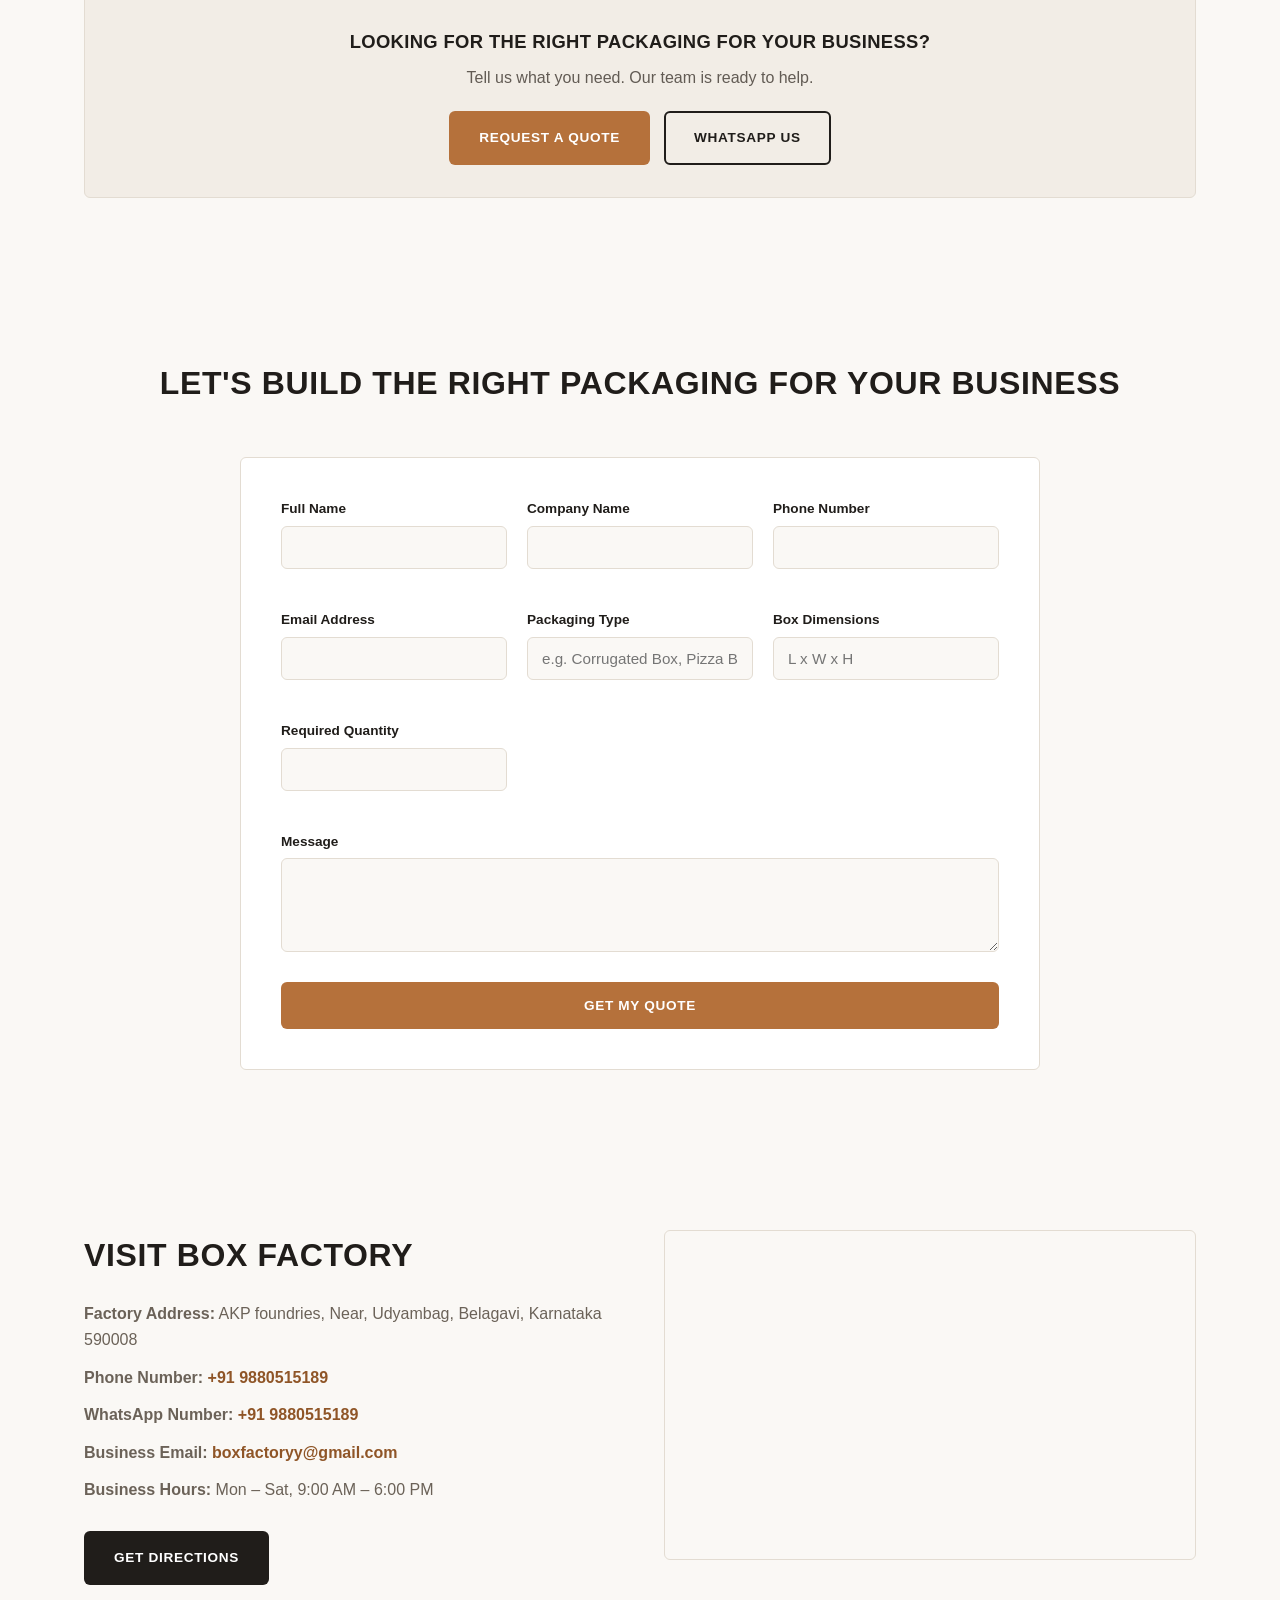
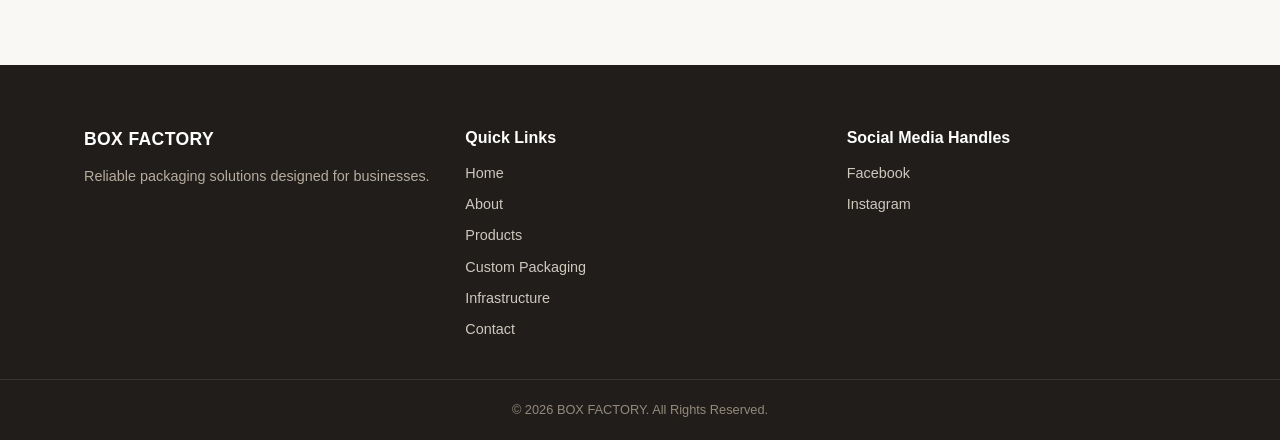
==== commit e311e9ab: "Update index.html" ====
--- a/index.html
+++ b/index.html
@@ -326,11 +326,12 @@
             <span class="review-badge">CUSTOMER REVIEW</span>
           </div>
           <div class="review-stars" aria-label="Example rating: five out of five stars">★★★★★</div>
-          <p class="review-text">“We appreciate BOX FACTORY's attention to our packaging requirements. Their focus on quality, customization, and communication makes them a valuable packaging partner. The team understands business needs and works toward providing practical packaging solutions.”</p>
+          <p class="review-text">“Maruthi @ Box factory is perfect person in packaging industries . His service is best in class with best price and quality.impossiable is out of his directory.
+Smile is always on his face”</p>
           <div class="review-divider"></div>
           <div class="review-customer">
             <div class="review-avatar" aria-hidden="true">P</div>
-            <div><h3>Mr. Pawan Kulkarni</h3><p>Tecnica Industries</p></div>
+            <div><h3>Mr. Hitesh Porwal</h3><p>Girnar Industries</p></div>
           </div>
         </article>
       </div>
